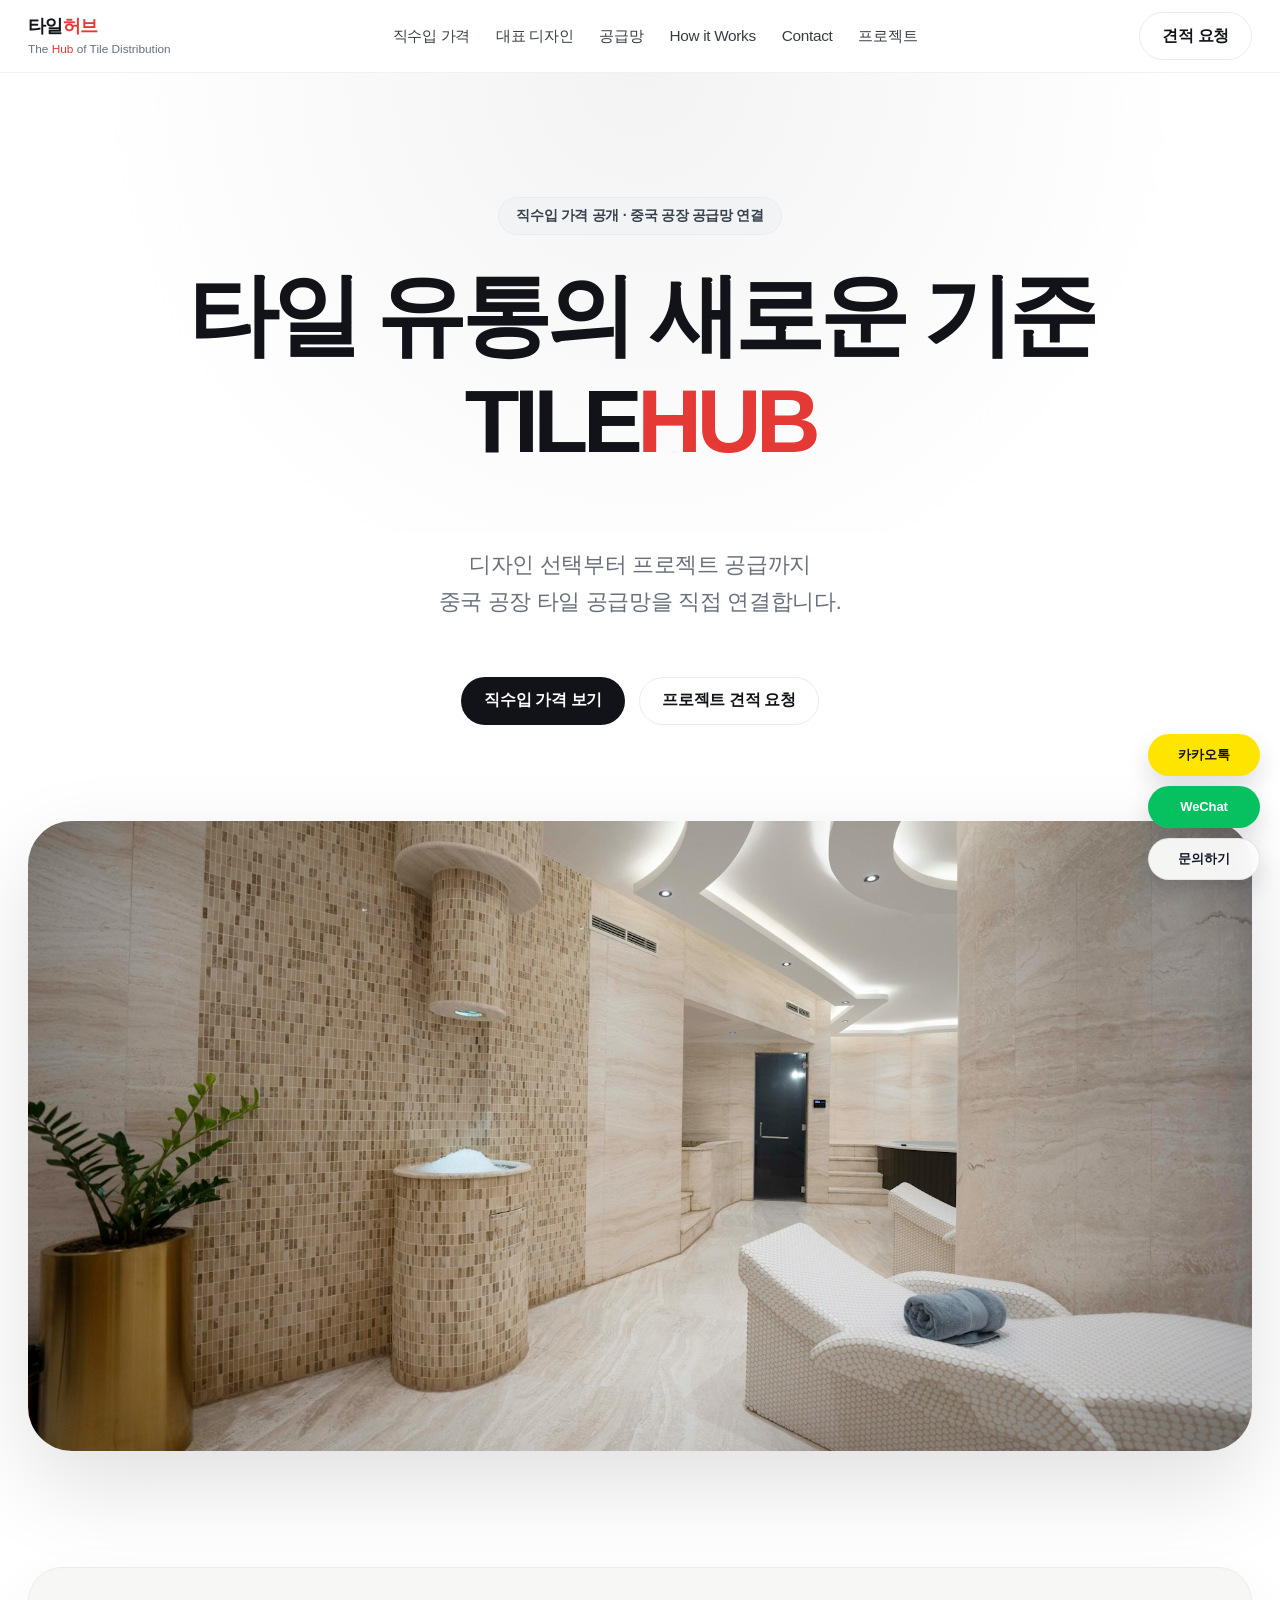
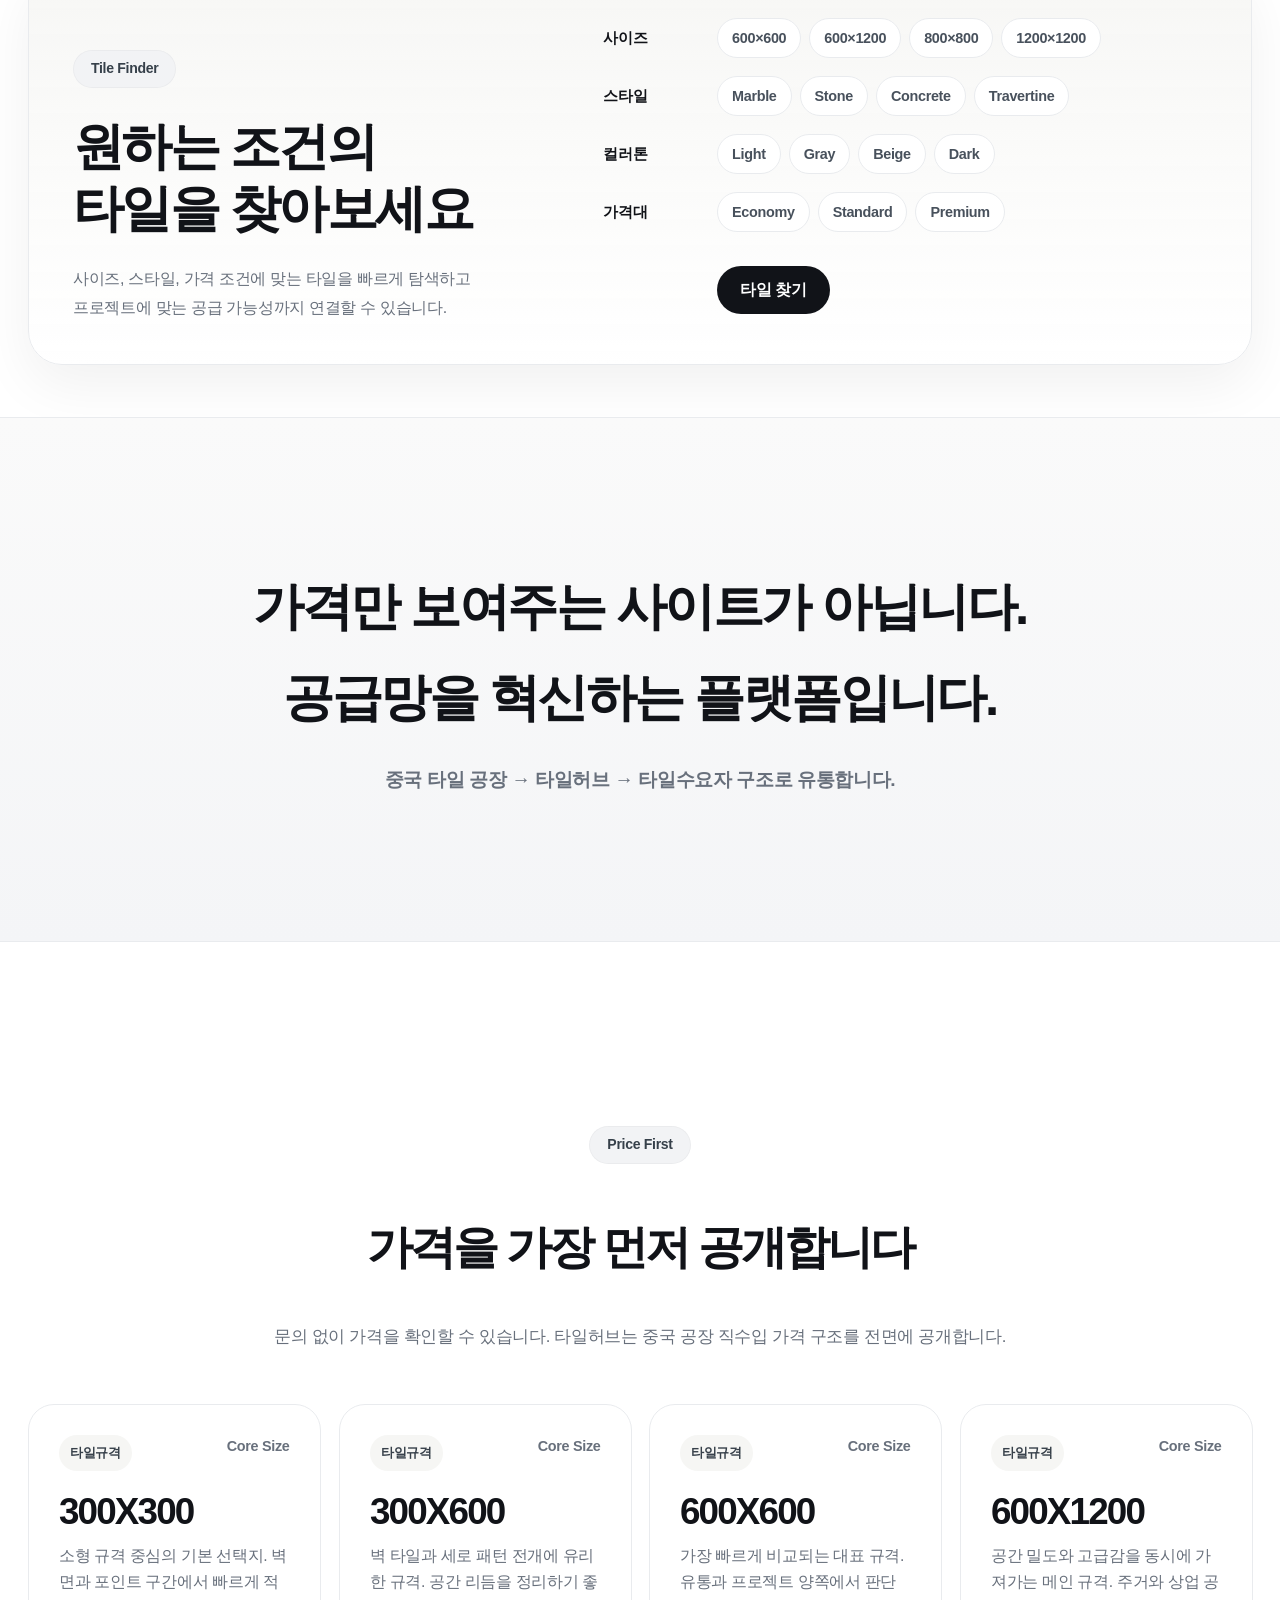
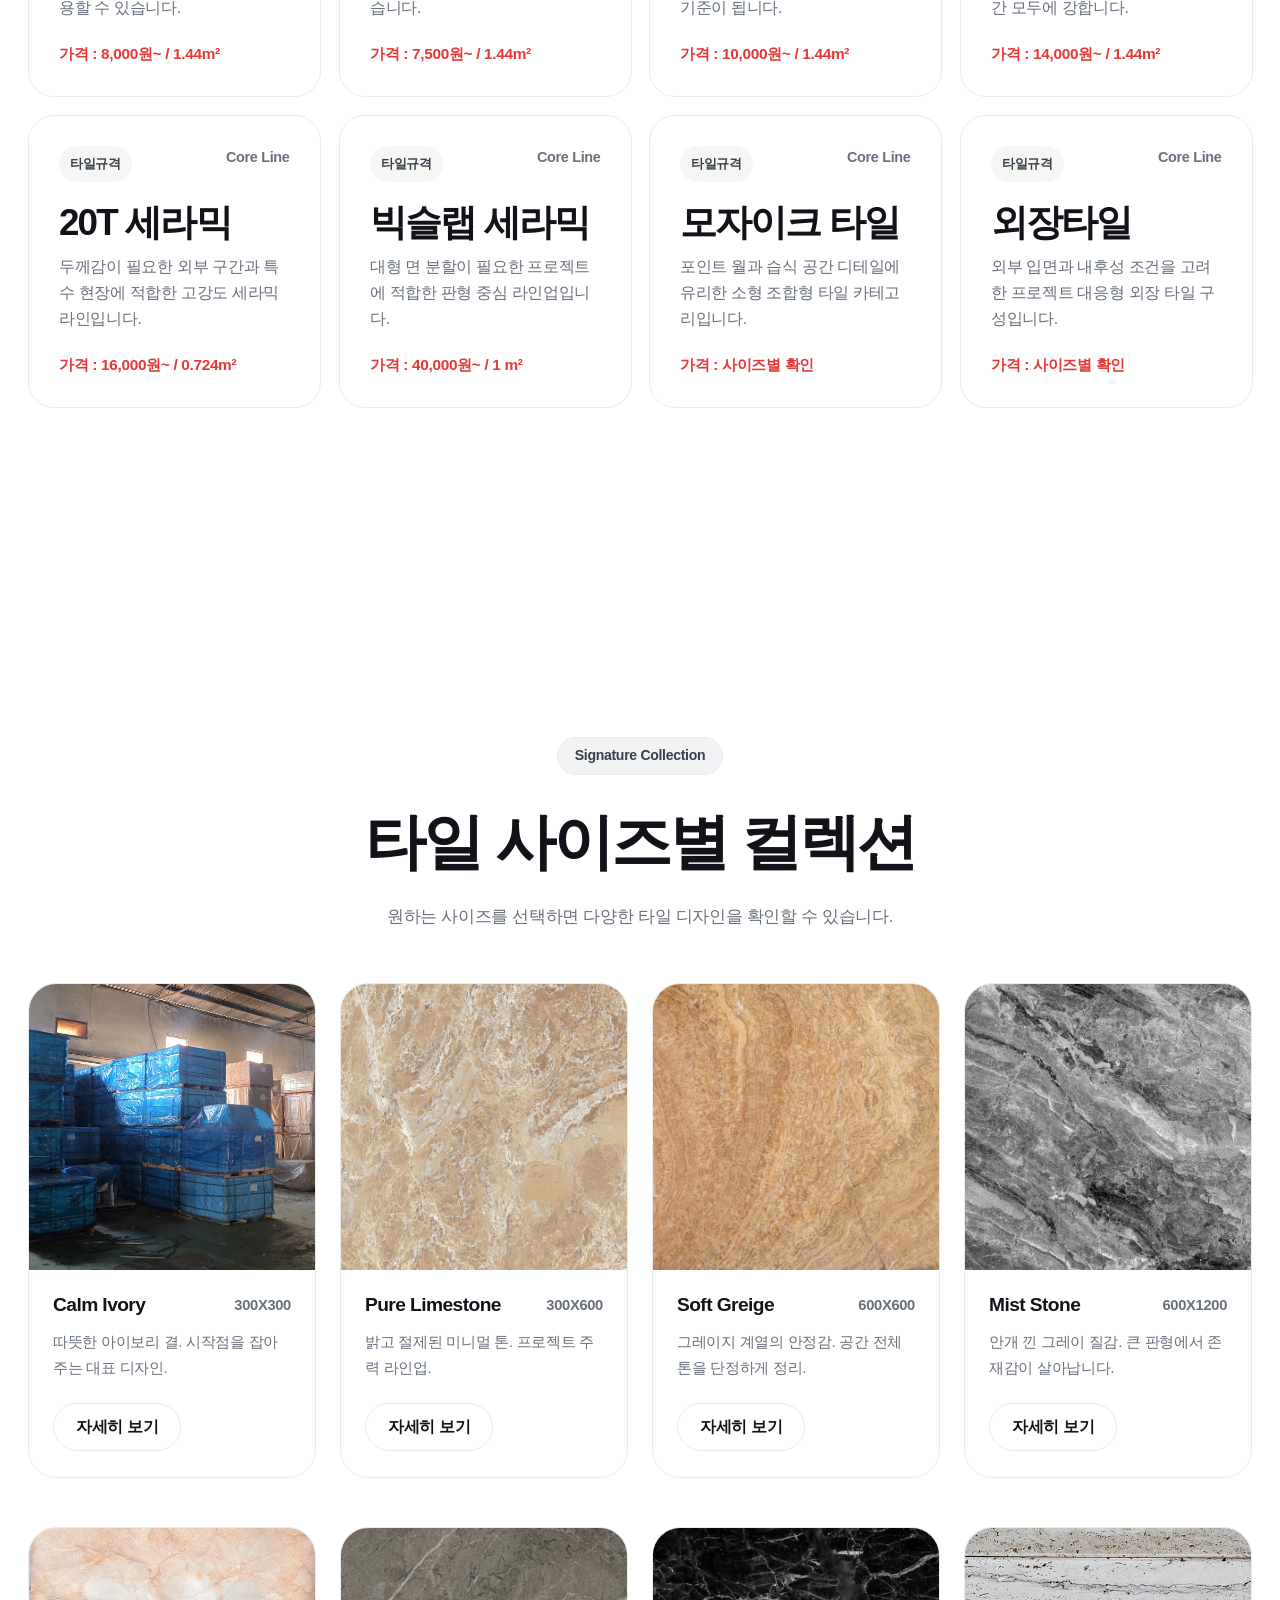
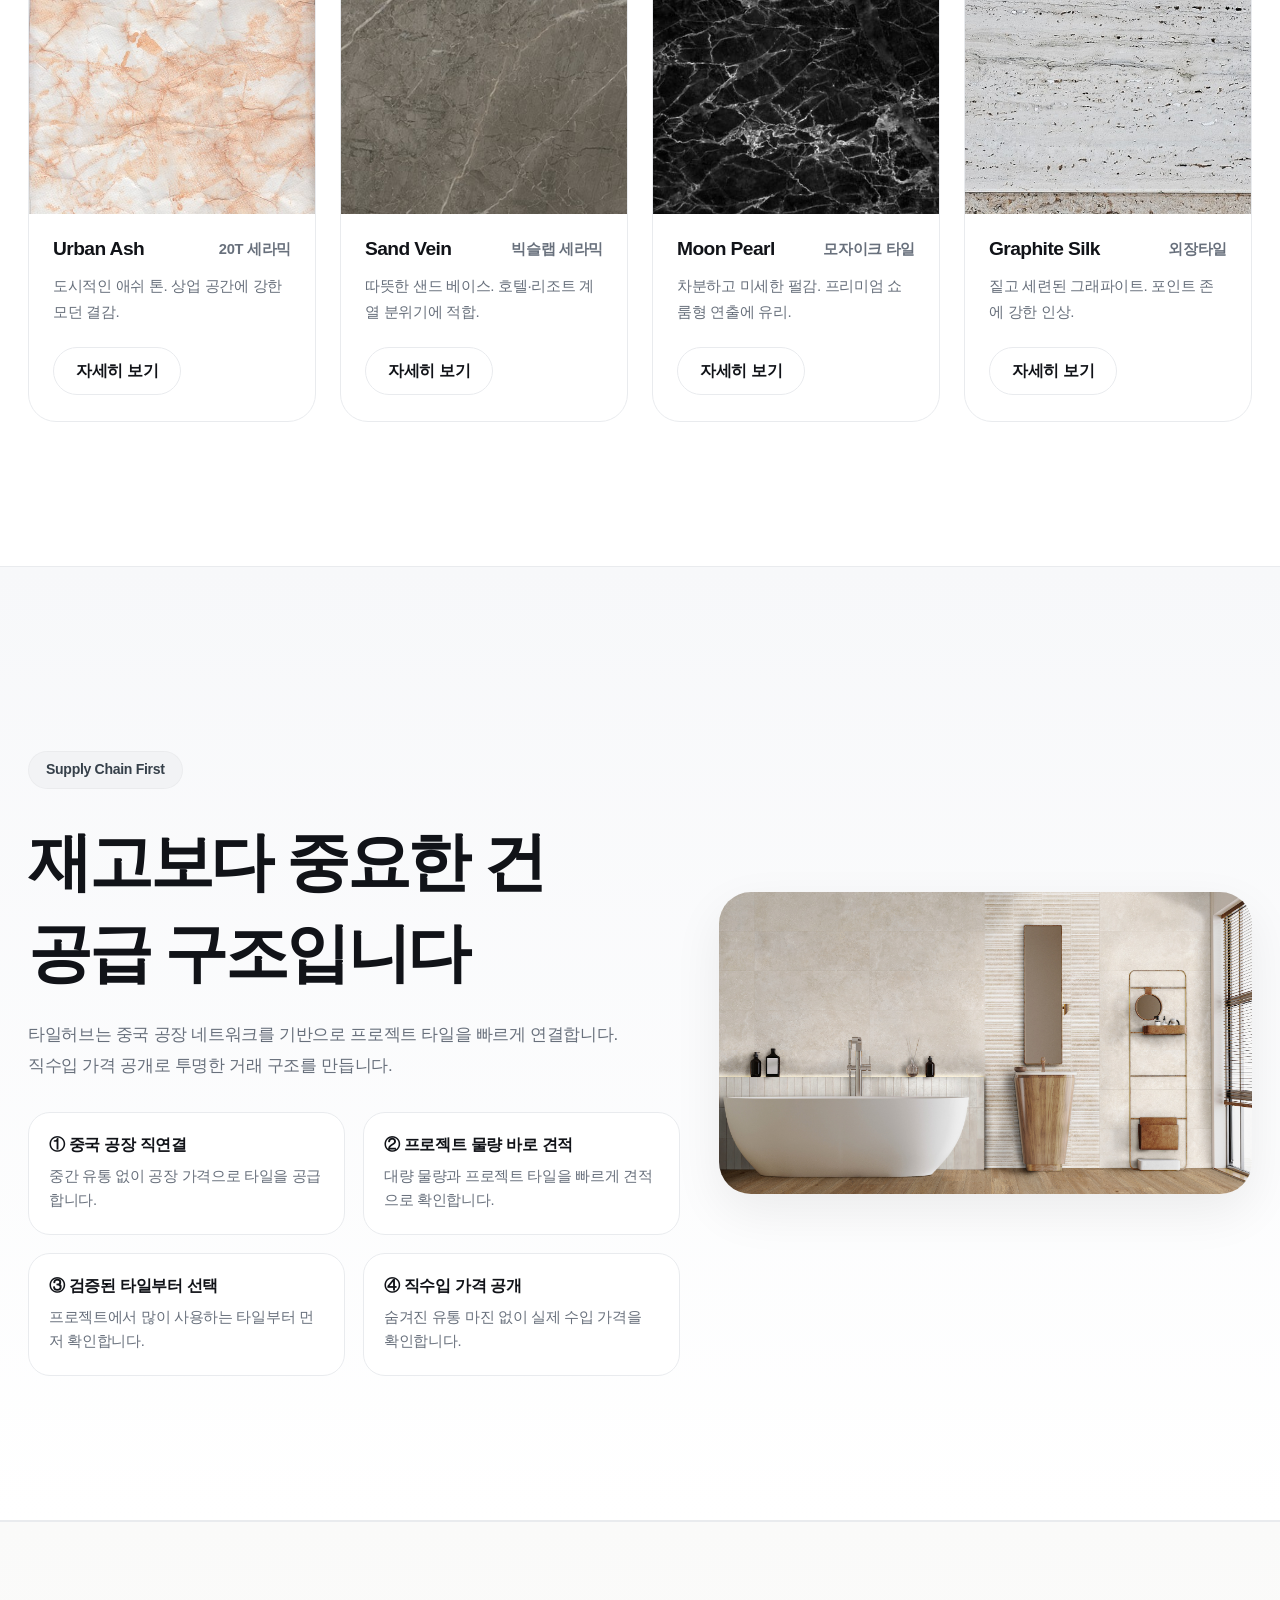
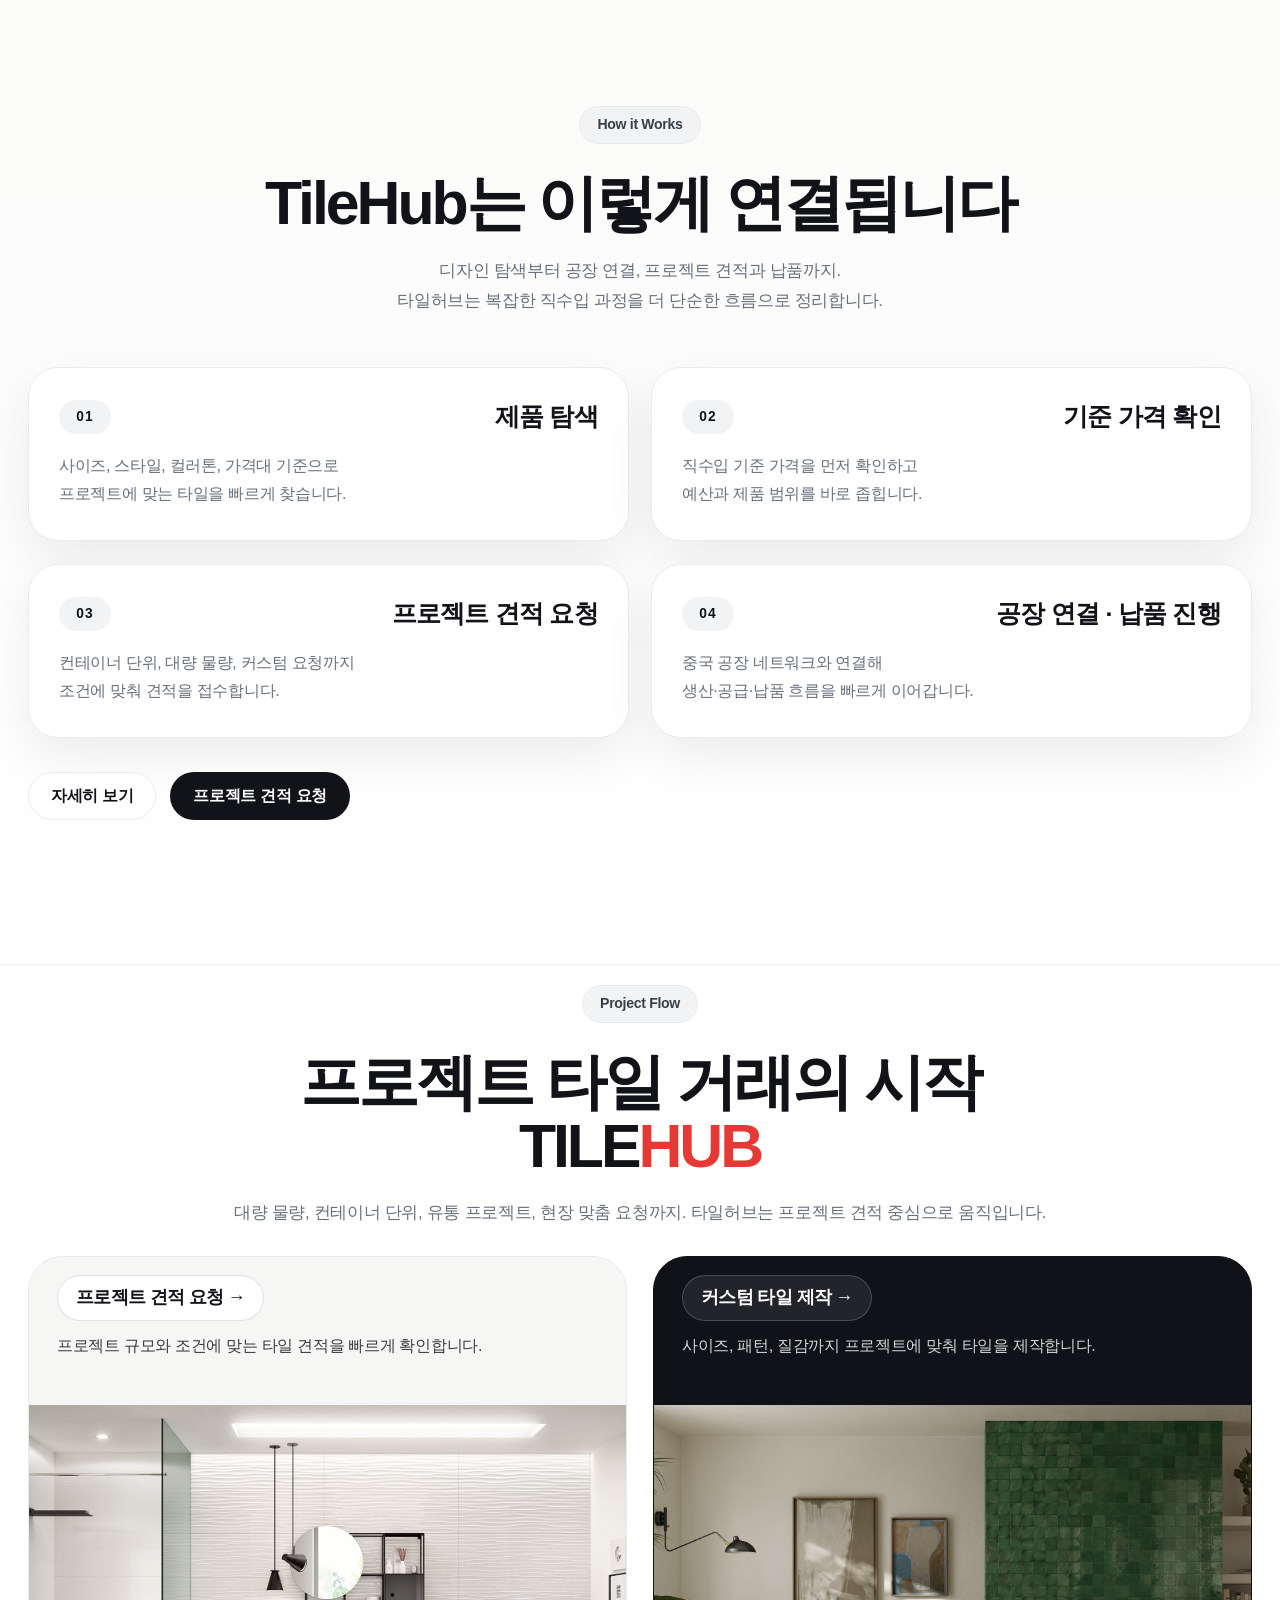
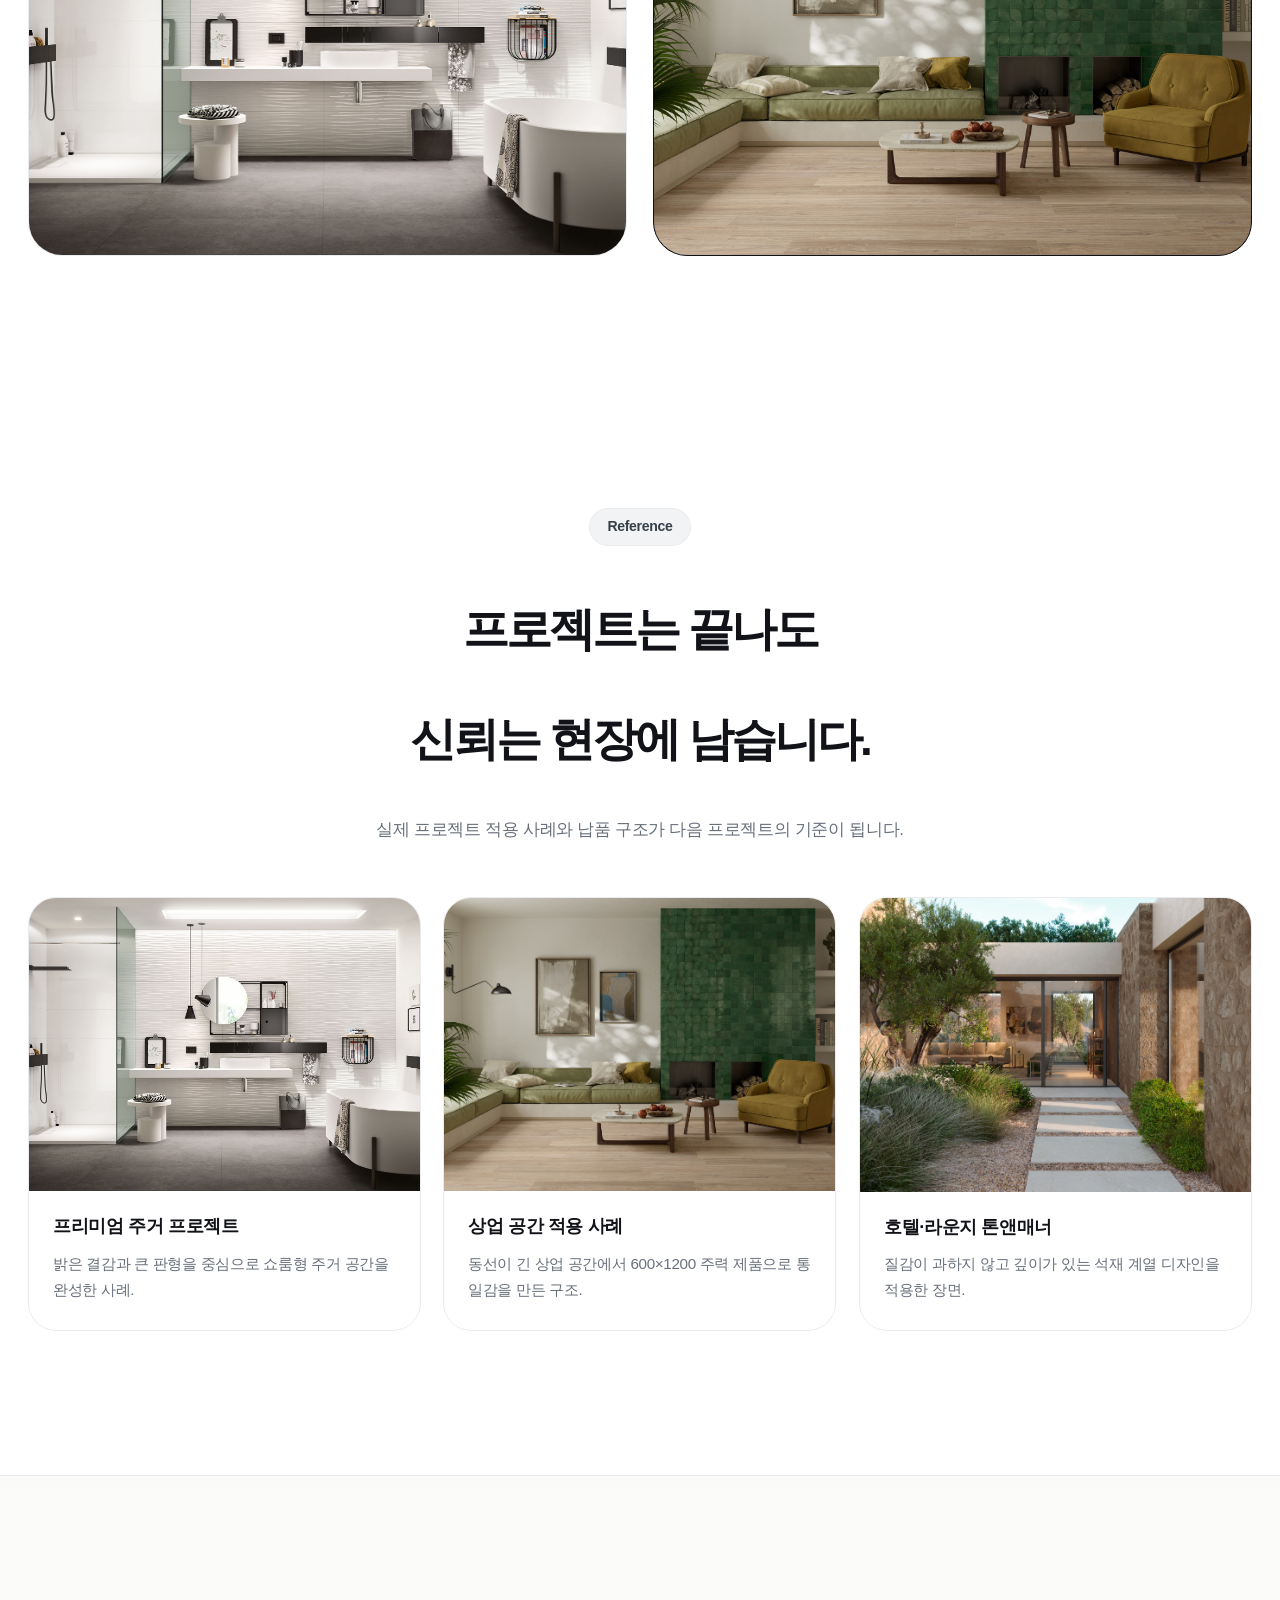
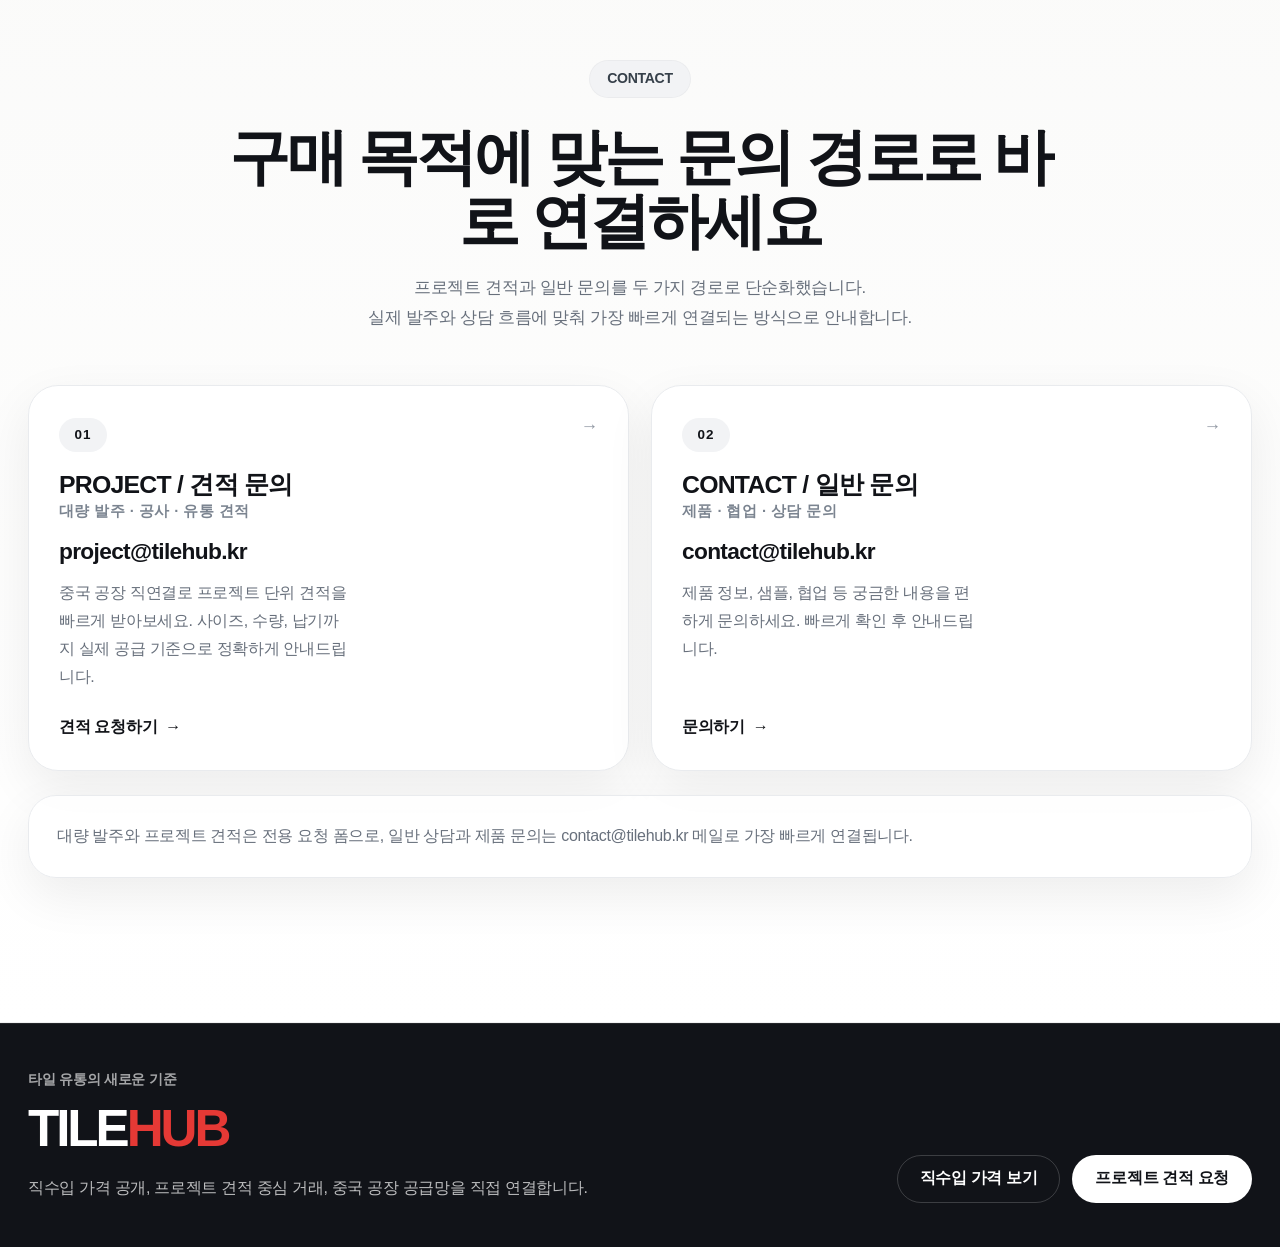
==== index.html @ 5a2b0b47 "Restore index to footer fix point" ====
<!DOCTYPE html>
<html lang="ko">
<head>
  <meta charset="UTF-8" />
  <meta name="viewport" content="width=device-width, initial-scale=1.0" />
  <meta name="naver-site-verification" content="9c0c44e5352b45e9358afc91247a03619224358f" />
  <title>타일허브 | 타일 직수입</title>
  <meta name="description" content="중국 타일 공장과 한국 시장을 연결하는 직수입 플랫폼 타일허브" />
  <meta property="og:title" content="타일허브 | 타일 직수입" />
  <meta property="og:description" content="중국 타일 공장과 한국 시장을 연결하는 직수입 플랫폼 타일허브" />
  <meta property="og:image" content="https://tilehub.kr/og-image.jpg" />
  <meta property="og:image:width" content="1200" />
  <meta property="og:image:height" content="630" />
  <meta property="og:url" content="https://tilehub.kr" />
  <meta property="og:type" content="website" />
  <meta property="og:site_name" content="타일허브" />
  <meta name="twitter:card" content="summary_large_image" />
  <meta name="twitter:title" content="타일허브 | 타일 직수입" />
  <meta name="twitter:description" content="중국 타일 공장과 한국 시장을 연결하는 직수입 플랫폼 타일허브" />
  <meta name="twitter:image" content="https://tilehub.kr/og-image.jpg" />
  <style>
    :root{
      --bg:#ffffff;
      --soft:#f6f6f4;
      --soft-2:#f2f3f5;
      --line:#e9ebee;
      --text:#111318;
      --muted:#68707c;
      --accent:#111318;
      --max:1440px;
      --radius:28px;
      --shadow:0 18px 50px rgba(0,0,0,.07);
      --shadow-hover:0 28px 70px rgba(0,0,0,.12);
      --hero-shadow:0 35px 90px rgba(0,0,0,.12);
    }

    *{
      box-sizing:border-box;
    }

    html{
      scroll-behavior:smooth;
    }

    body{
      margin:0;
      font-family:-apple-system,BlinkMacSystemFont,"SF Pro Display","Apple SD Gothic Neo","Noto Sans KR","Segoe UI",sans-serif;
      background:var(--bg);
      color:var(--text);
      line-height:1.55;
      letter-spacing:-0.02em;
      overflow-x:hidden;
    }

    img{
      max-width:100%;
      display:block;
    }

    a{
      text-decoration:none;
      color:inherit;
    }

    .container{
      max-width:var(--max);
      margin:0 auto;
      padding:0 28px;
    }

    .site-header{
      position:sticky;
      top:0;
      z-index:50;
      backdrop-filter:blur(18px);
      -webkit-backdrop-filter:blur(18px);
      background:rgba(255,255,255,.82);
      border-bottom:1px solid rgba(17,19,24,.06);
      transition:all .28s ease;
    }

    .site-header.scrolled{
      background:rgba(255,255,255,.92);
      border-bottom:1px solid rgba(17,19,24,.08);
      box-shadow:0 10px 30px rgba(0,0,0,.04);
    }

    .nav{
      display:flex;
      align-items:center;
      justify-content:space-between;
      min-height:72px;
      gap:20px;
      transition:min-height .28s ease;
    }

    .site-header.scrolled .nav{
      min-height:62px;
    }

    .brand{
      font-size:1.1rem;
      font-weight:700;
      letter-spacing:-0.03em;
      transition:transform .25s ease;
    }

    .brand-hub{
      color:#E53935;
    }

    .brand:hover{
      transform:translateY(-1px);
    }

    .brand small{
      display:block;
      color:var(--muted);
      font-size:.74rem;
      font-weight:500;
      letter-spacing:0;
    }

    .nav-links{
      display:flex;
      gap:26px;
      color:#373c44;
      font-size:.96rem;
      align-items:center;
    }

    .nav-links a{
      position:relative;
      transition:color .2s ease;
    }

    .nav-links a::after{
      content:"";
      position:absolute;
      left:0;
      bottom:-6px;
      width:0;
      height:2px;
      background:#111318;
      border-radius:999px;
      transition:width .25s ease;
    }

    .nav-links a:hover{
      color:#111318;
    }

    .nav-links a:hover::after{
      width:100%;
    }

    .nav-cta{
      display:flex;
      gap:12px;
      align-items:center;
    }

    .btn{
      display:inline-flex;
      align-items:center;
      justify-content:center;
      height:48px;
      padding:0 22px;
      border-radius:999px;
      border:1px solid transparent;
      font-weight:700;
      font-size:.98rem;
      transition:transform .25s ease, box-shadow .25s ease, background .25s ease, border-color .25s ease, color .25s ease;
      cursor:pointer;
      white-space:nowrap;
    }

    .btn:hover{
      transform:translateY(-2px);
    }

    .btn-dark{
      background:var(--accent);
      color:#fff;
    }

    .btn-dark:hover{
      box-shadow:var(--shadow);
      background:#1b1f26;
    }

    .btn-light{
      background:#fff;
      border-color:var(--line);
      color:var(--text);
    }

    .btn-light:hover{
      background:var(--soft);
      box-shadow:0 10px 30px rgba(0,0,0,.05);
    }

    .eyebrow{
      display:inline-flex;
      padding:8px 18px;
      border-radius:999px;
      background:var(--soft-2);
      color:#36404a;
      font-size:.88rem;
      font-weight:700;
      box-shadow:inset 0 0 0 1px rgba(17,19,24,.03);
      margin-top:40px;
      margin-bottom:28px;
    }

    .hero{
      padding:84px 0 92px;
      position:relative;
    }

    .hero::before{
      content:"";
      position:absolute;
      inset:0 0 auto 0;
      height:460px;
      background:radial-gradient(circle at top center, rgba(17,19,24,.05) 0%, rgba(255,255,255,0) 70%);
      pointer-events:none;
    }

    .hero-copy{
      text-align:center;
      max-width:980px;
      margin:0 auto 64px;
      position:relative;
      z-index:1;
    }

    .hero-copy h1{
      margin:0 0 20px;
      font-size:clamp(2.9rem,7vw,6rem);
      line-height:1.18;
      letter-spacing:-0.06em;
      font-weight:800;
    }

    .hero-brand-hub{
      color:#E53935;
    }

    .hero-copy p{
      margin:72px auto 0;
      max-width:760px;
      font-size:clamp(1.05rem,2.2vw,1.35rem);
      color:var(--muted);
      line-height:1.72;
    }

    .hero-actions{
      display:flex;
      justify-content:center;
      gap:14px;
      margin-top:56px;
      flex-wrap:wrap;
    }

    .hero-visual{
      margin-top:96px;
      border-radius:44px;
      overflow:hidden;
      background:var(--soft);
      box-shadow:var(--hero-shadow);
      position:relative;
    }

    .hero-visual::after{
      content:"";
      position:absolute;
      inset:auto 0 0 0;
      height:140px;
      background:linear-gradient(to top, rgba(0,0,0,.12), rgba(0,0,0,0));
      pointer-events:none;
      opacity:.28;
    }

    .hero-visual img{
      width:100%;
      height:min(70vh,820px);
      object-fit:cover;
      transform:scale(1.03);
      transition:transform 1.4s ease;
    }

    .hero-visual:hover img{
      transform:scale(1.07);
    }

    section{
      padding:144px 0;
      position:relative;
    }

    #projects{
      margin-top:-48px;
      padding:68px 0;
    }

    #projects + .contact-preview{
      padding-top:112px;
    }

    #projects .section-head{
      margin:0 auto 28px;
    }

    #projects .eyebrow{
      margin-top:0;
    }

    .section-head{
      max-width:860px;
      margin:0 auto 52px;
      text-align:center;
    }

    .section-head h2{
      margin:0 0 20px;
      font-size:clamp(2rem,4.8vw,3.8rem);
      line-height:1.05;
      letter-spacing:-0.05em;
    }

    .section-head p{
      margin:0;
      color:var(--muted);
      font-size:1.05rem;
      line-height:1.78;
    }

    .reference-head h2{
      white-space:nowrap;
      font-size:clamp(1.7rem,3.6vw,3.2rem);
      letter-spacing:-0.065em;
      line-height:2.4;
    }

    .project-head h2{
      line-height:1.3;
    }

    .project-head h2 span{
      display:block;
      margin-top:28px;
    }

    .statement{
      background:linear-gradient(180deg,#fafafa 0%, #f4f5f7 100%);
      border-top:1px solid var(--line);
      border-bottom:1px solid var(--line);
    }

    .finder{
      padding:24px 0 52px;
    }

    .finder-panel{
      border:1px solid var(--line);
      border-radius:34px;
      background:linear-gradient(180deg, rgba(246,246,244,.92) 0%, rgba(255,255,255,.98) 100%);
      box-shadow:0 20px 56px rgba(0,0,0,.06);
      padding:42px 44px;
      display:grid;
      grid-template-columns:minmax(0,.9fr) minmax(0,1.1fr);
      gap:36px;
      align-items:center;
      transition:transform .28s ease, box-shadow .28s ease, border-color .28s ease;
    }

    .finder-panel:hover{
      transform:translateY(-4px);
      box-shadow:0 28px 70px rgba(0,0,0,.08);
      border-color:#dfe3e8;
    }

    .finder-copy h2{
      margin:0 0 24px;
      font-size:clamp(2rem,4vw,3.2rem);
      line-height:1.22;
      letter-spacing:-0.05em;
    }

    .finder-copy p{
      margin:0;
      color:var(--muted);
      font-size:1rem;
      line-height:1.8;
      max-width:450px;
    }

    .finder-groups{
      display:grid;
      gap:18px;
    }

    .filter-group{
      display:grid;
      grid-template-columns:92px minmax(0,1fr);
      align-items:center;
      gap:22px;
      min-width:0;
    }

    .filter-group strong{
      font-size:.92rem;
      letter-spacing:-0.02em;
      color:var(--text);
    }

    .filter-chips{
      display:flex;
      flex-wrap:nowrap;
      gap:8px;
      align-items:center;
      min-width:0;
    }

    .chip{
      display:inline-flex;
      align-items:center;
      justify-content:center;
      min-height:40px;
      padding:0 14px;
      border-radius:999px;
      background:#fff;
      border:1px solid var(--line);
      color:#48515c;
      font-size:.9rem;
      font-weight:600;
      white-space:nowrap;
      transition:background .22s ease, border-color .22s ease, color .22s ease, transform .22s ease;
    }

    .chip:hover{
      background:var(--soft);
      border-color:#d8dde3;
      color:var(--text);
      transform:translateY(-1px);
    }

    .finder-actions{
      margin-top:34px;
      padding-left:114px;
    }

    .statement-inner{
      max-width:1000px;
      margin:0 auto;
      text-align:center;
      font-size:clamp(1.9rem,4vw,3.4rem);
      line-height:1.77;
      font-weight:800;
      letter-spacing:-0.05em;
    }

    .statement-inner span{
      color:var(--muted);
      display:block;
      font-weight:600;
      margin-top:20px;
      font-size:clamp(1rem,1.8vw,1.2rem);
      line-height:1.75;
      letter-spacing:-0.02em;
    }

    .size-grid{
      display:grid;
      grid-template-columns:repeat(4,1fr);
      gap:18px;
    }

    .size-card{
      border:1px solid var(--line);
      border-radius:26px;
      padding:30px;
      background:#fff;
      min-height:228px;
      display:flex;
      flex-direction:column;
      justify-content:space-between;
      transition:transform .3s ease, box-shadow .3s ease, border-color .25s ease;
    }

    .size-card .card-body{
      margin-top:24px;
      display:flex;
      flex:1;
      flex-direction:column;
    }

    .size-card:hover{
      transform:translateY(-8px);
      box-shadow:var(--shadow-hover);
      border-color:#dfe3e8;
    }

    .size-card .top{
      display:flex;
      justify-content:space-between;
      gap:12px;
      align-items:flex-start;
    }

    .size-card .label{
      font-size:.9rem;
      color:var(--muted);
      font-weight:700;
    }

    .size-card h3{
      margin:0;
      font-size:2.3rem;
      line-height:.94;
      letter-spacing:-0.05em;
    }

    .size-card p{
      margin:14px 0 0;
      color:var(--muted);
      font-size:.98rem;
      line-height:1.65;
    }

    .size-card .card-link{
      margin-top:auto;
      padding-top:20px;
      color:var(--text);
      font-size:.92rem;
      font-weight:700;
    }

    .size-card .price-line{
      margin-top:auto;
      padding-top:20px;
      font-size:.96rem;
      font-weight:800;
      color:#E53935;
    }

    .size-card .price-label{
      color:#E53935;
      font-weight:800;
    }

    .tag{
      display:inline-flex;
      align-items:center;
      padding:8px 11px;
      border-radius:999px;
      background:var(--soft);
      font-size:.8rem;
      font-weight:700;
      color:#37404a;
    }

    .feature-grid{
      display:grid;
      grid-template-columns:repeat(2,1fr);
      gap:26px;
      align-items:stretch;
    }

    .feature-panel{
      border-radius:34px;
      overflow:hidden;
      background:var(--soft);
      border:1px solid var(--line);
      min-height:600px;
      display:flex;
      flex-direction:column;
      justify-content:space-between;
      transition:transform .32s ease, box-shadow .32s ease;
    }

    .feature-panel:hover{
      transform:translateY(-8px);
      box-shadow:var(--shadow-hover);
    }

    .feature-panel.dark{
      background:#101217;
      color:#fff;
      border-color:#101217;
    }

    .feature-panel .text{
      padding:18px 28px 14px;
    }

    .feature-panel h3{
      margin:0 0 16px;
      font-size:2rem;
      line-height:1.08;
      letter-spacing:-0.045em;
    }

    .feature-link{
      display:inline-flex;
      align-items:center;
      justify-content:center;
      min-height:46px;
      padding:0 18px;
      margin:0 0 12px;
      border-radius:999px;
      border:1px solid rgba(17,19,24,.12);
      background:#fff;
      color:var(--text);
      font-size:1.12rem;
      font-weight:700;
      line-height:1;
      letter-spacing:-0.035em;
      transition:transform .25s ease, box-shadow .25s ease, border-color .25s ease;
    }

    .feature-link:hover{
      transform:translateY(-2px);
      box-shadow:0 12px 30px rgba(0,0,0,.08);
      border-color:rgba(17,19,24,.2);
    }

    .feature-panel.dark .feature-link{
      background:rgba(255,255,255,.08);
      color:#fff;
      border-color:rgba(255,255,255,.18);
    }

    .feature-panel.dark .feature-link:hover{
      box-shadow:0 12px 30px rgba(0,0,0,.24);
      border-color:rgba(255,255,255,.32);
    }

    .feature-panel p{
      margin:0;
      color:inherit;
      opacity:.82;
      max-width:470px;
      line-height:1.6;
    }

    .feature-panel img{
      width:100%;
      height:450px;
      object-fit:cover;
      transition:transform 1.2s ease;
    }

    .feature-panel:hover img{
      transform:scale(1.04);
    }

    .product-grid{
      display:grid;
      grid-template-columns:repeat(4,1fr);
      column-gap:24px;
      row-gap:48px;
    }

    .product-card{
      border-radius:28px;
      overflow:hidden;
      background:#fff;
      border:1px solid var(--line);
      transition:transform .32s ease, box-shadow .32s ease, border-color .25s ease;
    }

    .product-card:hover{
      transform:translateY(-8px);
      box-shadow:var(--shadow-hover);
      border-color:#dfe3e8;
    }

    .product-card img{
      width:100%;
      aspect-ratio:1/1;
      object-fit:cover;
      transition:transform 1.1s ease;
    }

    .product-card:hover img{
      transform:scale(1.05);
    }

    .product-card .body{
      padding:24px 24px 26px;
    }

    .meta{
      display:flex;
      justify-content:space-between;
      gap:10px;
      align-items:flex-start;
      margin-bottom:10px;
    }

    .product-card h4{
      margin:0;
      font-size:1.2rem;
      line-height:1.15;
      letter-spacing:-0.03em;
    }

    .product-card .size{
      color:var(--muted);
      font-size:.92rem;
      font-weight:700;
      white-space:nowrap;
    }

    .product-card p{
      margin:12px 0 22px;
      color:var(--muted);
      font-size:.95rem;
      line-height:1.72;
      min-height:48px;
    }

    .supply{
      background:linear-gradient(180deg,#f7f8fa 0%, #fff 100%);
      border-top:1px solid var(--line);
      border-bottom:1px solid var(--line);
      overflow:hidden;
    }

    .supply-wrap{
      display:grid;
      grid-template-columns:1.1fr .9fr;
      gap:40px;
      align-items:center;
    }

    .supply-visual{
      border-radius:32px;
      overflow:hidden;
      box-shadow:var(--shadow);
      transition:transform .35s ease, box-shadow .35s ease;
    }

    .supply-visual:hover{
      transform:translateY(-6px);
      box-shadow:var(--shadow-hover);
    }

    .supply-visual img{
      transition:transform 1.3s ease;
    }

    .supply-visual:hover img{
      transform:scale(1.05);
    }

    .supply-copy h2{
      margin:0 0 20px;
      font-size:clamp(2.1rem,5vw,4rem);
      line-height:1.43;
      letter-spacing:-0.05em;
    }

    .supply-copy p{
      margin:0 0 24px;
      color:var(--muted);
      font-size:1.06rem;
      line-height:1.82;
    }

    .bullets{
      display:grid;
      grid-template-columns:repeat(2,1fr);
      gap:18px;
      margin-top:30px;
    }

    .bullet{
      border:1px solid var(--line);
      border-radius:22px;
      background:#fff;
      padding:20px 20px 22px;
      transition:transform .28s ease, box-shadow .28s ease;
    }

    .bullet:hover{
      transform:translateY(-5px);
      box-shadow:0 18px 40px rgba(0,0,0,.06);
    }

    .bullet strong{
      display:block;
      font-size:1rem;
      margin-bottom:6px;
      letter-spacing:-0.02em;
    }

    .bullet span{
      display:block;
      color:var(--muted);
      font-size:.92rem;
      line-height:1.65;
    }

    .references{
      display:grid;
      grid-template-columns:repeat(3,1fr);
      gap:22px;
    }

    .reference-card{
      border-radius:28px;
      overflow:hidden;
      border:1px solid var(--line);
      background:#fff;
      transition:transform .3s ease, box-shadow .3s ease;
    }

    .reference-card:hover{
      transform:translateY(-8px);
      box-shadow:var(--shadow-hover);
    }

    .reference-card img{
      width:100%;
      aspect-ratio:4/3;
      object-fit:cover;
      transition:transform 1.15s ease;
    }

    .reference-card:hover img{
      transform:scale(1.05);
    }

    .reference-card .body{
      padding:22px 24px 26px;
    }

    .reference-card h4{
      margin:0 0 10px;
      font-size:1.12rem;
      letter-spacing:-0.02em;
    }

    .reference-card p{
      margin:0;
      color:var(--muted);
      font-size:.95rem;
      line-height:1.72;
    }

    .hub-target-section{
      padding:120px 24px;
      background:#f5f5f7;
    }

    .hub-target-wrap{
      max-width:1180px;
      margin:0 auto;
    }

    .hub-target-head{
      max-width:760px;
      margin:0 auto 52px;
      text-align:center;
    }

    .hub-target-eyebrow{
      display:inline-flex;
      align-items:center;
      justify-content:center;
      padding:8px 14px;
      border-radius:999px;
      background:#e9eaee;
      color:#6b7280;
      font-size:12px;
      font-weight:600;
      line-height:1;
      margin-bottom:18px;
    }

    .hub-target-head h2{
      margin:0 0 14px;
      font-size:clamp(34px,4.8vw,56px);
      line-height:1.08;
      letter-spacing:-0.04em;
      color:#111111;
    }

    .hub-target-head p{
      margin:0;
      font-size:18px;
      line-height:1.7;
      color:#6b7280;
    }

    .hub-target-grid{
      display:grid;
      grid-template-columns:repeat(2,minmax(0,1fr));
      gap:20px;
    }

    .hub-target-card{
      min-height:180px;
      display:flex;
      flex-direction:column;
      justify-content:flex-start;
      padding:32px 28px;
      background:#ffffff;
      border:1px solid #e5e7eb;
      border-radius:28px;
      text-decoration:none;
      transition:transform .2s ease, box-shadow .2s ease, border-color .2s ease;
    }

    .hub-target-card:hover{
      transform:translateY(-4px);
      border-color:#d1d5db;
      box-shadow:0 18px 40px rgba(17,17,17,.06);
    }

    .hub-target-no{
      display:inline-block;
      margin-bottom:18px;
      color:#b42318;
      font-size:12px;
      font-weight:700;
      letter-spacing:.14em;
    }

    .hub-target-card h3{
      margin:0 0 12px;
      font-size:25px;
      line-height:1.2;
      letter-spacing:-0.03em;
      color:#111111;
    }

    .hub-target-card p{
      margin:0;
      font-size:16px;
      line-height:1.7;
      color:#6b7280;
    }

    .how-preview,
    .contact-preview{
      background:linear-gradient(180deg,#fafaf9 0%,#ffffff 100%);
      border-top:1px solid var(--line);
      border-bottom:1px solid rgba(17,19,24,.04);
    }

    .how-grid{
      display:grid;
      grid-template-columns:repeat(2,minmax(0,1fr));
      gap:22px;
      margin-top:34px;
    }

    .how-card,
    .contact-card{
      padding:32px 30px;
      border-radius:30px;
      border:1px solid var(--line);
      background:#fff;
      box-shadow:var(--shadow);
      transition:transform .28s ease, box-shadow .28s ease, border-color .28s ease;
    }

    .how-card:hover,
    .contact-card:hover{
      transform:translateY(-4px);
      box-shadow:var(--shadow-hover);
      border-color:rgba(17,19,24,.1);
    }

    .how-card-top{
      display:flex;
      align-items:center;
      justify-content:space-between;
      gap:16px;
      margin-bottom:18px;
    }

    .how-badge{
      display:inline-flex;
      align-items:center;
      justify-content:center;
      min-width:52px;
      height:34px;
      padding:0 14px;
      border-radius:999px;
      background:var(--soft-2);
      color:#111318;
      font-size:.86rem;
      font-weight:700;
      letter-spacing:.08em;
    }

    .how-card h3,
    .contact-card h3{
      margin:0;
      font-size:1.55rem;
      line-height:1.2;
      letter-spacing:-0.03em;
    }

    .how-card p,
    .contact-card p{
      margin:0;
      color:var(--muted);
      font-size:1rem;
      line-height:1.76;
    }

    .section-actions{
      display:flex;
      gap:14px;
      flex-wrap:wrap;
      margin-top:34px;
    }

    .contact-grid{
      display:grid;
      grid-template-columns:repeat(2,minmax(0,1fr));
      gap:22px;
      margin-top:34px;
    }

    .contact-card{
      position:relative;
      min-height:100%;
      display:flex;
      flex-direction:column;
      justify-content:space-between;
      align-items:stretch;
      color:inherit;
      text-decoration:none;
      gap:22px;
    }

    .contact-card-top{
      display:flex;
      align-items:flex-start;
      justify-content:space-between;
      gap:16px;
      margin-bottom:18px;
    }

    .contact-card-label{
      display:inline-flex;
      align-items:center;
      justify-content:center;
      min-width:48px;
      height:34px;
      padding:0 14px;
      border-radius:999px;
      background:var(--soft-2);
      color:#111318;
      font-size:.84rem;
      font-weight:700;
      letter-spacing:.08em;
      flex:0 0 auto;
    }

    .contact-card-arrow{
      color:#9097a2;
      font-size:1.1rem;
      line-height:1;
      transition:transform .24s ease, color .24s ease;
    }

    .contact-card:hover .contact-card-arrow{
      transform:translateX(3px);
      color:#111318;
    }

    .contact-email{
      display:block;
      margin:0 0 14px;
      font-size:1.42rem;
      line-height:1.25;
      letter-spacing:-0.03em;
      font-weight:800;
      color:#111318;
      word-break:break-word;
    }

    .contact-subtitle{
      display:block;
      margin:0 0 14px;
      color:#7b8490;
      font-size:.92rem;
      font-weight:700;
      letter-spacing:.03em;
    }

    .contact-card p{
      max-width:34ch;
      text-wrap:pretty;
    }

    .contact-card-actions{
      margin-top:auto;
      display:flex;
      align-items:center;
      padding-top:2px;
    }

    .contact-link{
      display:inline-flex;
      align-items:center;
      gap:8px;
      color:#111318;
      font-size:1rem;
      font-weight:700;
      line-height:1.4;
    }

    .contact-note{
      margin-top:24px;
      padding:26px 28px;
      border-radius:28px;
      border:1px solid var(--line);
      background:rgba(255,255,255,.8);
      box-shadow:var(--shadow);
    }

    .contact-note p{
      margin:0;
      color:var(--muted);
      line-height:1.8;
    }

    .contact-list{
      display:grid;
      gap:14px;
      margin-top:28px;
    }

    .contact-item{
      display:flex;
      align-items:center;
      justify-content:space-between;
      gap:16px;
      padding:16px 18px;
      border-radius:20px;
      background:var(--soft);
      border:1px solid rgba(17,19,24,.05);
      transition:background .24s ease, transform .24s ease;
    }

    .contact-item:hover{
      background:#f1f2f4;
      transform:translateY(-2px);
    }

    .contact-item strong{
      font-size:.94rem;
      letter-spacing:-0.01em;
    }

    .contact-item span{
      color:var(--muted);
      text-align:right;
      font-size:.95rem;
    }

    .partner-label{
      display:inline-flex;
      margin-bottom:20px;
      padding:7px 14px;
      border-radius:999px;
      background:#111318;
      color:#fff;
      font-size:.8rem;
      font-weight:700;
      letter-spacing:.04em;
    }

    .partner-card h4{
      margin:0;
      font-size:2rem;
      line-height:1.04;
      letter-spacing:-0.05em;
    }

    .partner-meta{
      margin:10px 0 18px;
      color:var(--muted);
      font-size:1rem;
    }

    .partner-note{
      margin:0 0 18px;
      color:#111318;
      font-weight:700;
    }

    .future-grid{
      display:grid;
      grid-template-columns:repeat(4,1fr);
      gap:22px;
    }

    .future-card{
      background:#101217;
      color:#fff;
      border-radius:26px;
      padding:28px;
      min-height:236px;
      display:flex;
      flex-direction:column;
      justify-content:space-between;
      transition:transform .3s ease, box-shadow .3s ease, background .3s ease;
    }

    .future-card:hover{
      transform:translateY(-8px);
      box-shadow:0 30px 70px rgba(16,18,23,.25);
      background:#171b22;
    }

    .future-card small{
      color:rgba(255,255,255,.58);
      font-weight:700;
      letter-spacing:-0.01em;
    }

    .future-card h4{
      margin:18px 0 0;
      font-size:1.35rem;
      line-height:1.15;
      letter-spacing:-0.03em;
    }

    .future-card p{
      margin:20px 0 0;
      color:rgba(255,255,255,.76);
      font-size:.95rem;
      line-height:1.72;
    }

    main{
      overflow:visible !important;
    }

    footer{
      display:block !important;
      visibility:visible !important;
      opacity:1 !important;
      height:auto !important;
      min-height:60px;
      overflow:visible !important;
      position:relative !important;
      z-index:10;
      background:#111;
      color:#fff;
      padding:40px 0;
      font-size:.94rem;
    }

    .footer-row{
      display:flex;
      justify-content:center;
      gap:20px;
      flex-wrap:wrap;
      text-align:center;
    }

    .popup-overlay{
      position:fixed;
      top:0;
      left:0;
      width:100%;
      height:100%;
      background:rgba(0,0,0,.65);
      display:none;
      justify-content:center;
      align-items:center;
      z-index:9999;
    }

    .popup-box{
      width:800px;
      height:520px;
      max-width:90%;
      background:#fff;
      border-radius:20px;
      overflow:hidden;
      display:grid;
      grid-template-columns:1fr 1fr;
      box-shadow:0 30px 70px rgba(0,0,0,.3);
      position:relative;
    }

    .popup-close{
      position:absolute;
      top:10px;
      right:10px;
      width:36px;
      height:36px;
      border:none;
      border-radius:50%;
      background:#fff;
      font-size:20px;
      cursor:pointer;
    }

    .popup-image img{
      width:100%;
      height:100%;
      object-fit:cover;
    }

    .popup-image{
      height:100%;
      min-height:0;
    }

    .popup-content{
      height:100%;
      padding:40px;
      display:flex;
      flex-direction:column;
      justify-content:center;
    }

    .popup-badge{
      background:#d62828;
      color:#fff;
      font-size:12px;
      padding:6px 12px;
      border-radius:20px;
      width:max-content;
      margin-bottom:15px;
      font-weight:700;
    }

    .popup-content h2{
      font-size:32px;
      margin:0 0 15px;
    }

    .popup-text{
      font-size:18px;
      line-height:1.6;
    }

    .popup-text strong{
      display:inline-flex;
      align-items:center;
      background:#fdeaea;
      color:#d62828;
      padding:2px 8px;
      border-radius:8px;
      font-weight:800;
    }

    .blink{
      margin-top:12px;
      font-weight:700;
      color:#d62828;
      animation:blink 1.6s infinite;
    }

    .popup-note{
      margin:14px 0 0;
      color:var(--muted);
      font-size:15px;
      line-height:1.7;
    }

    @keyframes blink{
      0%{opacity:1}
      50%{opacity:.45}
      100%{opacity:1}
    }

    .popup-buttons{
      margin-top:25px;
      display:flex;
      gap:10px;
    }

    .btn-main{
      background:#111;
      color:#fff;
      padding:14px 18px;
      border-radius:10px;
      text-decoration:none;
      font-weight:700;
      transition:transform .22s ease, box-shadow .22s ease, background-color .22s ease;
    }

    .btn-main:hover{
      transform:translateY(-2px);
      box-shadow:0 14px 28px rgba(0,0,0,.18);
      background:#050505;
    }

    .btn-sub{
      background:#eee;
      border:none;
      padding:14px 18px;
      border-radius:10px;
      cursor:pointer;
      font:inherit;
    }

    .hide-today{
      margin-top:15px;
      font-size:14px;
      color:#666;
    }

    /* 안정형 스크롤 등장 */
    .reveal{
      opacity:1;
      transform:translateY(0);
    }

    .js-motion .reveal{
      opacity:0;
      transform:translateY(22px);
      transition:opacity .7s ease, transform .7s ease;
      will-change:opacity, transform;
    }

    .js-motion .reveal.show{
      opacity:1;
      transform:translateY(0);
    }

    .reveal-delay-1{transition-delay:.06s}
    .reveal-delay-2{transition-delay:.12s}
    .reveal-delay-3{transition-delay:.18s}
    .reveal-delay-4{transition-delay:.24s}

    @media (max-width:1100px){
      section{
        padding:116px 0;
      }

      #projects + .contact-preview{
        padding-top:92px;
      }

      .size-grid,
      .product-grid,
      .future-grid{
        grid-template-columns:repeat(2,1fr);
      }

      .references{
        grid-template-columns:1fr;
      }

      .finder-panel,
      .supply-wrap,
      .feature-grid{
        grid-template-columns:1fr;
      }

      .hub-target-grid{
        grid-template-columns:repeat(2,minmax(0,1fr));
      }

      .hero-copy h1{
        font-size:clamp(2.8rem,8vw,5rem);
      }

      .hero{
        padding:72px 0 80px;
      }

      .finder{
        padding:14px 0 44px;
      }

      .supply-copy{
        order:1;
      }

      .supply-visual{
        order:2;
      }
    }

    @media (max-width:760px){
      .container{
        padding:0 20px;
      }

      .nav-links{
        display:none;
      }

      .nav{
        min-height:66px;
      }

      .site-header.scrolled .nav{
        min-height:58px;
      }

      section{
        padding:92px 0;
      }

      #projects + .contact-preview{
        padding-top:76px;
      }

      .hero{
        padding:36px 0 52px;
      }

      .hero-copy{
        margin-bottom:40px;
      }

      .hero-copy h1{
        font-size:clamp(2.35rem,12vw,3.5rem);
        line-height:1;
      }

      .hero-copy p{
        font-size:1rem;
        line-height:1.74;
      }

      .hero-visual{
        border-radius:28px;
        margin-top:72px;
      }

      .hero-visual img{
        height:54vh;
      }

      .size-grid,
      .product-grid,
      .future-grid,
      .bullets,
      .how-grid,
      .contact-grid{
        grid-template-columns:1fr;
      }

      .hub-target-section{
        padding:88px 20px;
      }

      .hub-target-grid{
        grid-template-columns:1fr;
      }

      .hub-target-head h2{
        font-size:34px;
      }

      .hub-target-head p{
        font-size:16px;
      }

      .hub-target-card{
        min-height:auto;
        padding:24px;
        border-radius:24px;
      }

      .hub-target-card h3{
        font-size:22px;
      }

      .size-card,
      .future-card{
        min-height:auto;
      }

      .feature-panel{
        min-height:auto;
      }

      .finder{
        padding:6px 0 34px;
      }

      .finder-panel{
        padding:28px 24px;
        border-radius:28px;
      }

      .finder-groups{
        gap:16px;
      }

      .filter-group{
        grid-template-columns:1fr;
        gap:10px;
      }

      .filter-chips{
        flex-wrap:wrap;
      }

      .finder-actions{
        padding-left:0;
        margin-top:28px;
      }

      .feature-panel img{
        height:320px;
      }

      .statement-inner{
        line-height:1.2;
      }

      .how-card,
      .contact-card{
        padding:26px 22px;
        border-radius:24px;
      }

      .how-card h3,
      .contact-card h3{
        font-size:1.32rem;
      }

      .contact-item{
        align-items:flex-start;
        flex-direction:column;
      }

      .contact-item span{
        text-align:left;
      }

      .popup-box{
        grid-template-columns:1fr;
        height:auto;
      }

      .popup-image{
        height:260px;
      }

      .popup-content{
        padding:25px;
      }

      .popup-buttons{
        flex-direction:column;
      }

      .reference-head h2{
        white-space:normal;
      }

      .btn{
        width:100%;
      }

      .hero-actions{
        flex-direction:column;
        align-items:stretch;
        gap:10px;
      }
    }

    @media (prefers-reduced-motion: reduce){
      html{
        scroll-behavior:auto;
      }

      *,
      *::before,
      *::after{
        animation:none !important;
        transition:none !important;
      }

      .reveal,
      .js-motion .reveal{
        opacity:1 !important;
        transform:none !important;
      }
    }
  </style>
</head>
<body>
  <header class="site-header" id="siteHeader">
    <div class="container nav">
      <a href="#" class="brand">타일<span class="brand-hub">허브</span><small>The <span class="brand-hub">Hub</span> of Tile Distribution</small></a>
      <nav class="nav-links">
        <a href="#prices">직수입 가격</a>
        <a href="#designs">대표 디자인</a>
        <a href="#supply">공급망</a>
        <a href="/how-it-works.html">How it Works</a>
        <a href="/contact.html">Contact</a>
        <a href="#projects">프로젝트</a>
      </nav>
      <div class="nav-cta">
        <a class="btn btn-light" href="#projects">견적 요청</a>
      </div>
    </div>
  </header>

  <main>
    <section class="hero">
      <div class="container">
        <div class="hero-copy reveal show">
          <span class="eyebrow">직수입 가격 공개 · 중국 공장 공급망 연결</span>
          <h1>타일 유통의 새로운 기준<br>TILE<span class="hero-brand-hub">HUB</span></h1>
          <p>디자인 선택부터 프로젝트 공급까지<br>중국 공장 타일 공급망을 직접 연결합니다.</p>
          <div class="hero-actions">
            <a class="btn btn-dark" href="#prices">직수입 가격 보기</a>
            <a class="btn btn-light" href="#projects">프로젝트 견적 요청</a>
          </div>
        </div>
        <div class="hero-visual reveal show reveal-delay-1">
          <img src="./images/hero-main.jpg?v=1" alt="타일허브 애플 스타일 메인 비주얼">
        </div>
      </div>
    </section>

    <section class="finder">
      <div class="container">
        <div class="finder-panel reveal">
          <div class="finder-copy">
            <span class="eyebrow">Tile Finder</span>
            <h2>원하는 조건의<br>타일을 찾아보세요</h2>
          <p>사이즈, 스타일, 가격 조건에 맞는 타일을 빠르게 탐색하고<br>프로젝트에 맞는 공급 가능성까지 연결할 수 있습니다.</p>
          </div>

          <div>
            <div class="finder-groups">
              <div class="filter-group">
                <strong>사이즈</strong>
                <div class="filter-chips">
                  <span class="chip">600×600</span>
                  <span class="chip">600×1200</span>
                  <span class="chip">800×800</span>
                  <span class="chip">1200×1200</span>
                </div>
              </div>

              <div class="filter-group">
                <strong>스타일</strong>
                <div class="filter-chips">
                  <span class="chip">Marble</span>
                  <span class="chip">Stone</span>
                  <span class="chip">Concrete</span>
                  <span class="chip">Travertine</span>
                </div>
              </div>

              <div class="filter-group">
                <strong>컬러톤</strong>
                <div class="filter-chips">
                  <span class="chip">Light</span>
                  <span class="chip">Gray</span>
                  <span class="chip">Beige</span>
                  <span class="chip">Dark</span>
                </div>
              </div>

              <div class="filter-group">
                <strong>가격대</strong>
                <div class="filter-chips">
                  <span class="chip">Economy</span>
                  <span class="chip">Standard</span>
                  <span class="chip">Premium</span>
                </div>
              </div>
            </div>

            <div class="finder-actions">
              <a class="btn btn-dark" href="#designs">타일 찾기</a>
            </div>
          </div>
        </div>
      </div>
    </section>

    <section class="statement">
      <div class="container">
        <div class="statement-inner reveal">
          가격만 보여주는 사이트가 아닙니다.<br>공급망을 혁신하는 플랫폼입니다.
          <span>중국 타일 공장 → 타일허브 → 타일수요자 구조로 유통합니다.</span>
        </div>
      </div>
    </section>

    <section id="prices">
      <div class="container">
        <div class="section-head reference-head reveal">
          <span class="eyebrow">Price First</span>
          <h2>가격을 가장 먼저 공개합니다</h2>
          <p>문의 없이 가격을 확인할 수 있습니다.    타일허브는 중국 공장 직수입 가격 구조를 전면에 공개합니다.</p>
        </div>

        <div class="size-grid">
          <article class="size-card reveal reveal-delay-1">
            <div class="top"><span class="tag">타일규격</span><span class="label">Core Size</span></div>
            <div class="card-body">
              <h3>300X300</h3>
              <p>소형 규격 중심의 기본 선택지. 벽면과 포인트 구간에서 빠르게 적용할 수 있습니다.</p>
              <p class="price-line"><span class="price-label">가격 :</span> 8,000원~ / 1.44m²</p>
            </div>
          </article>

          <article class="size-card reveal reveal-delay-2">
            <div class="top"><span class="tag">타일규격</span><span class="label">Core Size</span></div>
            <div class="card-body">
              <h3>300X600</h3>
              <p>벽 타일과 세로 패턴 전개에 유리한 규격. 공간 리듬을 정리하기 좋습니다.</p>
              <p class="price-line"><span class="price-label">가격 :</span> 7,500원~ / 1.44m²</p>
            </div>
          </article>

          <article class="size-card reveal reveal-delay-3">
            <div class="top"><span class="tag">타일규격</span><span class="label">Core Size</span></div>
            <div class="card-body">
              <h3>600X600</h3>
              <p>가장 빠르게 비교되는 대표 규격. 유통과 프로젝트 양쪽에서 판단 기준이 됩니다.</p>
              <p class="price-line"><span class="price-label">가격 :</span> 10,000원~ / 1.44m²</p>
            </div>
          </article>

          <article class="size-card reveal reveal-delay-4">
            <div class="top"><span class="tag">타일규격</span><span class="label">Core Size</span></div>
            <div class="card-body">
              <h3>600X1200</h3>
              <p>공간 밀도와 고급감을 동시에 가져가는 메인 규격. 주거와 상업 공간 모두에 강합니다.</p>
              <p class="price-line"><span class="price-label">가격 :</span> 14,000원~ / 1.44m²</p>
            </div>
          </article>

          <article class="size-card reveal reveal-delay-1">
            <div class="top"><span class="tag">타일규격</span><span class="label">Core Line</span></div>
            <div class="card-body">
              <h3>20T 세라믹</h3>
              <p>두께감이 필요한 외부 구간과 특수 현장에 적합한 고강도 세라믹 라인입니다.</p>
              <p class="price-line"><span class="price-label">가격 :</span> 16,000원~ / 0.724m²</p>
            </div>
          </article>

          <article class="size-card reveal reveal-delay-2">
            <div class="top"><span class="tag">타일규격</span><span class="label">Core Line</span></div>
            <div class="card-body">
              <h3>빅슬랩 세라믹</h3>
              <p>대형 면 분할이 필요한 프로젝트에 적합한 판형 중심 라인업입니다.</p>
              <p class="price-line"><span class="price-label">가격 :</span> 40,000원~ / 1 m²</p>
            </div>
          </article>

          <article class="size-card reveal reveal-delay-3">
            <div class="top"><span class="tag">타일규격</span><span class="label">Core Line</span></div>
            <div class="card-body">
              <h3>모자이크 타일</h3>
              <p>포인트 월과 습식 공간 디테일에 유리한 소형 조합형 타일 카테고리입니다.</p>
              <p class="price-line"><span class="price-label">가격 :</span> 사이즈별 확인</p>
            </div>
          </article>

          <article class="size-card reveal reveal-delay-4">
            <div class="top"><span class="tag">타일규격</span><span class="label">Core Line</span></div>
            <div class="card-body">
              <h3>외장타일</h3>
              <p>외부 입면과 내후성 조건을 고려한 프로젝트 대응형 외장 타일 구성입니다.</p>
              <p class="price-line"><span class="price-label">가격 :</span> 사이즈별 확인</p>
            </div>
          </article>
        </div>
      </div>
    </section>

    <section id="designs">
      <div class="container">
        <div class="section-head project-head reveal">
          <span class="eyebrow">Signature Collection</span>
          <h2>타일 사이즈별 컬렉션</h2>
          <p>원하는 사이즈를 선택하면 다양한 타일 디자인을 확인할 수 있습니다.</p>
        </div>

        <div class="product-grid">
          <article class="product-card reveal reveal-delay-1">
            <img src="./images/tile-01.jpg?v=1" alt="Calm Ivory">
            <div class="body">
              <div class="meta"><h4>Calm Ivory</h4><span class="size">300X300</span></div>
              <p>따뜻한 아이보리 결. 시작점을 잡아주는 대표 디자인.</p>
              <a class="btn btn-light" href="tile-600x600.html">자세히 보기</a>
            </div>
          </article>

          <article class="product-card reveal reveal-delay-2">
            <img src="./images/tile-02.jpg?v=1" alt="Pure Limestone">
            <div class="body">
              <div class="meta"><h4>Pure Limestone</h4><span class="size">300X600</span></div>
              <p>밝고 절제된 미니멀 톤. 프로젝트 주력 라인업.</p>
              <a class="btn btn-light" href="tile-600x600.html">자세히 보기</a>
            </div>
          </article>

          <article class="product-card reveal reveal-delay-3">
            <img src="./images/tile-03.jpg?v=1" alt="Soft Greige">
            <div class="body">
              <div class="meta"><h4>Soft Greige</h4><span class="size">600X600</span></div>
              <p>그레이지 계열의 안정감. 공간 전체 톤을 단정하게 정리.</p>
              <a class="btn btn-light" href="tile-600x600.html">자세히 보기</a>
            </div>
          </article>

          <article class="product-card reveal reveal-delay-4">
            <img src="./images/tile-04.jpg?v=1" alt="Mist Stone">
            <div class="body">
              <div class="meta"><h4>Mist Stone</h4><span class="size">600X1200</span></div>
              <p>안개 낀 그레이 질감. 큰 판형에서 존재감이 살아납니다.</p>
              <a class="btn btn-light" href="tile-600x600.html">자세히 보기</a>
            </div>
          </article>

          <article class="product-card reveal reveal-delay-1">
            <img src="./images/tile-05.jpg?v=1" alt="Urban Ash">
            <div class="body">
              <div class="meta"><h4>Urban Ash</h4><span class="size">20T 세라믹</span></div>
              <p>도시적인 애쉬 톤. 상업 공간에 강한 모던 결감.</p>
              <a class="btn btn-light" href="tile-600x600.html">자세히 보기</a>
            </div>
          </article>

          <article class="product-card reveal reveal-delay-2">
            <img src="./images/tile-06.jpg?v=1" alt="Sand Vein">
            <div class="body">
              <div class="meta"><h4>Sand Vein</h4><span class="size">빅슬랩 세라믹</span></div>
              <p>따뜻한 샌드 베이스. 호텔·리조트 계열 분위기에 적합.</p>
              <a class="btn btn-light" href="tile-600x600.html">자세히 보기</a>
            </div>
          </article>

          <article class="product-card reveal reveal-delay-3">
            <img src="./images/tile-07.jpg?v=1" alt="Moon Pearl">
            <div class="body">
              <div class="meta"><h4>Moon Pearl</h4><span class="size">모자이크 타일</span></div>
              <p>차분하고 미세한 펄감. 프리미엄 쇼룸형 연출에 유리.</p>
              <a class="btn btn-light" href="tile-600x600.html">자세히 보기</a>
            </div>
          </article>

          <article class="product-card reveal reveal-delay-4">
            <img src="./images/tile-08.jpg?v=1" alt="Graphite Silk">
            <div class="body">
              <div class="meta"><h4>Graphite Silk</h4><span class="size">외장타일</span></div>
              <p>짙고 세련된 그래파이트. 포인트 존에 강한 인상.</p>
              <a class="btn btn-light" href="tile-600x600.html">자세히 보기</a>
            </div>
          </article>
        </div>
      </div>
    </section>

    <section class="supply" id="supply">
      <div class="container">
        <div class="supply-wrap">
          <div class="supply-copy reveal">
            <span class="eyebrow">Supply Chain First</span>
            <h2>재고보다 중요한 건<br>공급 구조입니다</h2>
            <p>타일허브는 중국 공장 네트워크를 기반으로
              프로젝트 타일을 빠르게 연결합니다.<br>
              직수입 가격 공개로
              투명한 거래 구조를 만듭니다.</p>
            <div class="bullets">
              <div class="bullet reveal reveal-delay-1"><strong>① 중국 공장 직연결</strong><span>중간 유통 없이 공장 가격으로 타일을 공급합니다.</span></div>
              <div class="bullet reveal reveal-delay-2"><strong>② 프로젝트 물량 바로 견적</strong><span>대량 물량과 프로젝트 타일을 빠르게 견적으로 확인합니다.</span></div>
              <div class="bullet reveal reveal-delay-3"><strong>③ 검증된 타일부터 선택</strong><span>프로젝트에서 많이 사용하는 타일부터 먼저 확인합니다.</span></div>
              <div class="bullet reveal reveal-delay-4"><strong>④ 직수입 가격 공개</strong><span>숨겨진 유통 마진 없이 실제 수입 가격을 확인합니다.</span></div>
            </div>
          </div>
          <div class="supply-visual reveal reveal-delay-2">
            <img src="./images/supply-chain.jpg?v=1" alt="타일허브 공급망 추상 이미지">
          </div>
        </div>
      </div>
    </section>

    <section class="how-preview" id="how-it-works-preview">
      <div class="container">
        <div class="section-head reveal">
          <span class="eyebrow">How it Works</span>
          <h2>TileHub는 이렇게 연결됩니다</h2>
          <p>디자인 탐색부터 공장 연결, 프로젝트 견적과 납품까지.<br>타일허브는 복잡한 직수입 과정을 더 단순한 흐름으로 정리합니다.</p>
        </div>

        <div class="how-grid">
          <article class="how-card reveal reveal-delay-1">
            <div class="how-card-top">
              <span class="how-badge">01</span>
              <h3>제품 탐색</h3>
            </div>
            <p>사이즈, 스타일, 컬러톤, 가격대 기준으로<br>프로젝트에 맞는 타일을 빠르게 찾습니다.</p>
          </article>

          <article class="how-card reveal reveal-delay-2">
            <div class="how-card-top">
              <span class="how-badge">02</span>
              <h3>기준 가격 확인</h3>
            </div>
            <p>직수입 기준 가격을 먼저 확인하고<br>예산과 제품 범위를 바로 좁힙니다.</p>
          </article>

          <article class="how-card reveal reveal-delay-3">
            <div class="how-card-top">
              <span class="how-badge">03</span>
              <h3>프로젝트 견적 요청</h3>
            </div>
            <p>컨테이너 단위, 대량 물량, 커스텀 요청까지<br>조건에 맞춰 견적을 접수합니다.</p>
          </article>

          <article class="how-card reveal reveal-delay-4">
            <div class="how-card-top">
              <span class="how-badge">04</span>
              <h3>공장 연결 · 납품 진행</h3>
            </div>
            <p>중국 공장 네트워크와 연결해<br>생산·공급·납품 흐름을 빠르게 이어갑니다.</p>
          </article>
        </div>

        <div class="section-actions reveal">
          <a class="btn btn-light" href="/how-it-works.html">자세히 보기</a>
          <a class="btn btn-dark" href="#projects">프로젝트 견적 요청</a>
        </div>
      </div>
    </section>

    <section id="projects">
      <div class="container">
        <div class="section-head reveal">
          <span class="eyebrow">Project Flow</span>
          <h2>프로젝트 타일 거래의 시작<span>TILE<span class="brand-hub">HUB</span></span></h2>
          <p>대량 물량, 컨테이너 단위, 유통 프로젝트, 현장 맞춤 요청까지. 타일허브는 프로젝트 견적 중심으로 움직입니다.</p>
        </div>

        <div class="feature-grid">
          <article class="feature-panel reveal reveal-delay-1">
            <div class="text">
              <a class="feature-link" href="/project-request.html">프로젝트 견적 요청 →</a>
              <p>프로젝트 규모와 조건에 맞는
                타일 견적을 빠르게 확인합니다.</p>
            </div>
            <img src="./images/reference-01.jpg?v=1" alt="타일 레퍼런스 프로젝트 1">
          </article>

          <article class="feature-panel dark reveal reveal-delay-2">
            <div class="text">
              <a class="feature-link" href="/custom-tile.html">커스텀 타일 제작 →</a>
              <p>사이즈, 패턴, 질감까지
                프로젝트에 맞춰 타일을 제작합니다.</p>
            </div>
            <img src="./images/reference-02.jpg?v=1" alt="타일 레퍼런스 프로젝트 2">
          </article>
        </div>
      </div>
    </section>

    <section>
      <div class="container">
        <div class="section-head reference-head reveal">
          <span class="eyebrow">Reference</span>
          <h2>프로젝트는 끝나도<br>신뢰는 현장에 남습니다.</h2>
          <p>실제 프로젝트 적용 사례와 납품 구조가 다음 프로젝트의 기준이 됩니다.</p>
        </div>

        <div class="references">
          <article class="reference-card reveal reveal-delay-1">
            <img src="./images/reference-01.jpg?v=20260315-0302" alt="프리미엄 주거 레퍼런스">
            <div class="body">
              <h4>프리미엄 주거 프로젝트</h4>
              <p>밝은 결감과 큰 판형을 중심으로 쇼룸형 주거 공간을 완성한 사례.</p>
            </div>
          </article>

          <article class="reference-card reveal reveal-delay-2">
            <img src="./images/reference-02.jpg" alt="상업 공간 레퍼런스">
            <div class="body">
              <h4>상업 공간 적용 사례</h4>
              <p>동선이 긴 상업 공간에서 600×1200 주력 제품으로 통일감을 만든 구조.</p>
            </div>
          </article>

          <article class="reference-card reveal reveal-delay-3">
            <img src="./images/reference-03.jpg" alt="호텔 라운지 레퍼런스">
            <div class="body">
              <h4>호텔·라운지 톤앤매너</h4>
              <p>질감이 과하지 않고 깊이가 있는 석재 계열 디자인을 적용한 장면.</p>
            </div>
          </article>
        </div>
      </div>
    </section>

    <section class="contact-preview" id="contact-preview">
      <div class="container">
        <div class="section-head reveal">
          <span class="eyebrow">CONTACT</span>
          <h2>구매 목적에 맞는 문의 경로로 바로 연결하세요</h2>
          <p>프로젝트 견적과 일반 문의를 두 가지 경로로 단순화했습니다.<br>실제 발주와 상담 흐름에 맞춰 가장 빠르게 연결되는 방식으로 안내합니다.</p>
        </div>

        <div class="contact-grid">
          <a class="contact-card reveal reveal-delay-1" href="/project-request.html">
            <div>
              <div class="contact-card-top">
                <span class="contact-card-label">01</span>
                <span class="contact-card-arrow">→</span>
              </div>
              <h3>PROJECT / 견적 문의</h3>
              <span class="contact-subtitle">대량 발주 · 공사 · 유통 견적</span>
              <span class="contact-email">project@tilehub.kr</span>
              <p>중국 공장 직연결로 프로젝트 단위 견적을 빠르게 받아보세요.
사이즈, 수량, 납기까지 실제 공급 기준으로 정확하게 안내드립니다.</p>
            </div>
            <div class="contact-card-actions"><span class="contact-link">견적 요청하기 <span aria-hidden="true">→</span></span></div>
          </a>

          <a class="contact-card reveal reveal-delay-2" href="mailto:contact@tilehub.kr?subject=[TileHub] 일반 문의">
            <div>
              <div class="contact-card-top">
                <span class="contact-card-label">02</span>
                <span class="contact-card-arrow">→</span>
              </div>
              <h3>CONTACT / 일반 문의</h3>
              <span class="contact-subtitle">제품 · 협업 · 상담 문의</span>
              <span class="contact-email">contact@tilehub.kr</span>
              <p>제품 정보, 샘플, 협업 등 궁금한 내용을 편하게 문의하세요.
빠르게 확인 후 안내드립니다.</p>
            </div>
            <div class="contact-card-actions"><span class="contact-link">문의하기 <span aria-hidden="true">→</span></span></div>
          </a>
        </div>

        <div class="contact-note reveal">
          <p>대량 발주와 프로젝트 견적은 전용 요청 폼으로, 일반 상담과 제품 문의는 contact@tilehub.kr 메일로 가장 빠르게 연결됩니다.</p>
        </div>
      </div>
    </section>

  </main>

  <footer class="site-footer-fixed">
    <div class="site-footer-fixed__inner">
      <div class="site-footer-fixed__copy">
        <p class="site-footer-fixed__eyebrow">타일 유통의 새로운 기준</p>
        <h2>TILE<span class="brand-hub">HUB</span></h2>
        <p class="site-footer-fixed__description">직수입 가격 공개, 프로젝트 견적 중심 거래, 중국 공장 공급망을 직접 연결합니다.</p>
      </div>
      <div class="site-footer-fixed__actions">
        <a class="btn btn-light" href="#prices">직수입 가격 보기</a>
        <a class="btn btn-dark" href="#projects">프로젝트 견적 요청</a>
      </div>
    </div>
  </footer>

  <!-- ===== 재고 특판 팝업 ===== -->
  <div id="salePopup" class="popup-overlay" onclick="overlayClose(event)">
    <div class="popup-box">
      <button class="popup-close" onclick="closePopup()">×</button>
      <div class="popup-image">
        <img src="images/tile-01.jpg?v=1" alt="타일 특판">
      </div>
      <div class="popup-content">
        <div class="popup-badge">LIMITED STOCK</div>
        <h2>재고 긴급 특판</h2>
        <p class="popup-text">
          전국 유통 재고 및 일부 보유 재고 상품을<br>
          <strong>수입가 이하 특판가</strong>로 한정 정리합니다.
        </p>
        <p class="blink">
          수입가 이하 특판 · 한정 수량 · 조기 마감
        </p>
        <p class="popup-note">
          실제 특판 대상 상품을 바로 확인하고 빠르게 문의할 수 있습니다.
        </p>
        <div class="popup-buttons">
          <a href="special-sale.html" class="btn-main">
            지금 특판 보기
          </a>
          <button class="btn-sub" onclick="closePopup()">
            닫기
          </button>
        </div>
        <label class="hide-today">
          <input type="checkbox" id="hideToday">
          오늘 하루 보지 않기
        </label>
      </div>
    </div>
  </div>
  <!-- ===== 팝업 끝 ===== -->

  <script>
    const header = document.getElementById("siteHeader");
    const revealItems = document.querySelectorAll(".reveal");
    const salePopup = document.getElementById("salePopup");

    function handleHeader() {
      if (window.scrollY > 16) {
        header.classList.add("scrolled");
      } else {
        header.classList.remove("scrolled");
      }
    }

    function handleReveal() {
      const trigger = window.innerHeight * 0.94;

      revealItems.forEach((item) => {
        const top = item.getBoundingClientRect().top;
        if (top < trigger) {
          item.classList.add("show");
        }
      });
    }

    function closePopup() {
      const hideToday = document.getElementById("hideToday");

      if (hideToday.checked) {
        const today = new Date();
        const tomorrow = new Date(today.getFullYear(), today.getMonth(), today.getDate() + 1);
        localStorage.setItem("popupHide", tomorrow.getTime());
      }

      salePopup.style.display = "none";
    }

    function overlayClose(event) {
      if (event.target.id === "salePopup") {
        closePopup();
      }
    }

    window.addEventListener("scroll", () => {
      handleHeader();
      handleReveal();
    });

    window.addEventListener("load", () => {
      document.body.classList.add("js-motion");
      handleHeader();
      handleReveal();

      const hideUntil = localStorage.getItem("popupHide");
      // if (!hideUntil || new Date().getTime() > hideUntil) {
      //   salePopup.style.display = "flex";
      // }
      salePopup.style.display = "none";
    });
  </script>
  <style>
    .floating-consult{
      position: fixed;
      right: 20px;
      bottom: 20px;
      z-index: 1200;
      display: flex;
      flex-direction: column;
      gap: 10px;
      align-items: flex-end;
    }

    .floating-consult-link{
      min-width: 112px;
      height: 42px;
      padding: 0 16px;
      border-radius: 999px;
      display: inline-flex;
      align-items: center;
      justify-content: center;
      font-size: 13px;
      font-weight: 600;
      letter-spacing: -0.01em;
      text-decoration: none;
      box-shadow: 0 12px 24px rgba(15, 23, 42, 0.14);
      transition: background-color 0.2s ease, transform 0.2s ease;
      backdrop-filter: blur(10px);
    }

    .floating-consult-link:hover{
      transform: translateY(-1px);
    }

    .floating-consult-link.is-kakao{
      background: #FEE500;
      color: #111111;
    }

    .floating-consult-link.is-wechat{
      background: #07C160;
      color: #ffffff;
    }

    .floating-consult-link.is-wechat:hover{
      background: #05a94f;
    }

    .floating-consult-link.is-inquiry{
      background: rgba(255, 255, 255, 0.92);
      color: #111827;
      border: 1px solid rgba(15, 23, 42, 0.08);
    }

    @media (max-width: 767px){
      .floating-consult{
        right: 16px;
        bottom: 16px;
        gap: 8px;
      }

      .floating-consult-link{
        min-width: 104px;
        height: 40px;
        padding: 0 14px;
        font-size: 12px;
      }
    }
    .site-footer-fixed{
      background:#111318;
      color:#ffffff;
      padding:44px 0;
      border-top:1px solid rgba(255,255,255,.08);
    }

    .site-footer-fixed__inner{
      max-width:1440px;
      margin:0 auto;
      padding:0 28px;
      display:flex;
      justify-content:space-between;
      align-items:flex-end;
      gap:24px;
      flex-wrap:wrap;
    }

    .site-footer-fixed__copy{
      max-width:760px;
    }

    .site-footer-fixed__eyebrow{
      margin:0 0 12px;
      color:rgba(255,255,255,.62);
      font-size:.9rem;
      font-weight:700;
      letter-spacing:-0.02em;
    }

    .site-footer-fixed h2{
      margin:0;
      font-size:clamp(2.1rem,4vw,3.6rem);
      line-height:1.05;
      letter-spacing:-0.06em;
    }

    .site-footer-fixed__description{
      margin:18px 0 0;
      color:rgba(255,255,255,.72);
      font-size:1rem;
      line-height:1.8;
      letter-spacing:-0.02em;
    }

    .site-footer-fixed__actions{
      display:flex;
      gap:12px;
      flex-wrap:wrap;
    }

    .site-footer-fixed__actions .btn-light{
      background:transparent;
      color:#ffffff;
      border-color:rgba(255,255,255,.18);
    }

    .site-footer-fixed__actions .btn-light:hover{
      background:rgba(255,255,255,.08);
      color:#ffffff;
      box-shadow:none;
    }

    .site-footer-fixed__actions .btn-dark{
      background:#ffffff;
      color:#111318;
    }

    .site-footer-fixed__actions .btn-dark:hover{
      background:#f2f3f5;
      box-shadow:none;
    }

    @media (max-width:760px){
      .site-footer-fixed{
        padding:32px 0;
      }

      .site-footer-fixed__inner{
        padding:0 20px;
        flex-direction:column;
        align-items:flex-start;
      }

      .site-footer-fixed__actions{
        width:100%;
      }

      .site-footer-fixed__actions .btn{
        width:100%;
      }
    }

  </style>

  <div class="floating-consult" aria-label="Quick Consultation">
    <a
      class="floating-consult-link is-kakao"
      href="https://pf.kakao.com/_cTIDT"
      target="_blank"
      rel="noopener"
    >
      카카오톡
    </a>

    <a
      class="floating-consult-link is-wechat"
      href="contact.html"
    >
      WeChat
    </a>

    <a
      class="floating-consult-link is-inquiry"
      href="#contact-preview"
    >
      문의하기
    </a>
  </div>
</body>
</html>
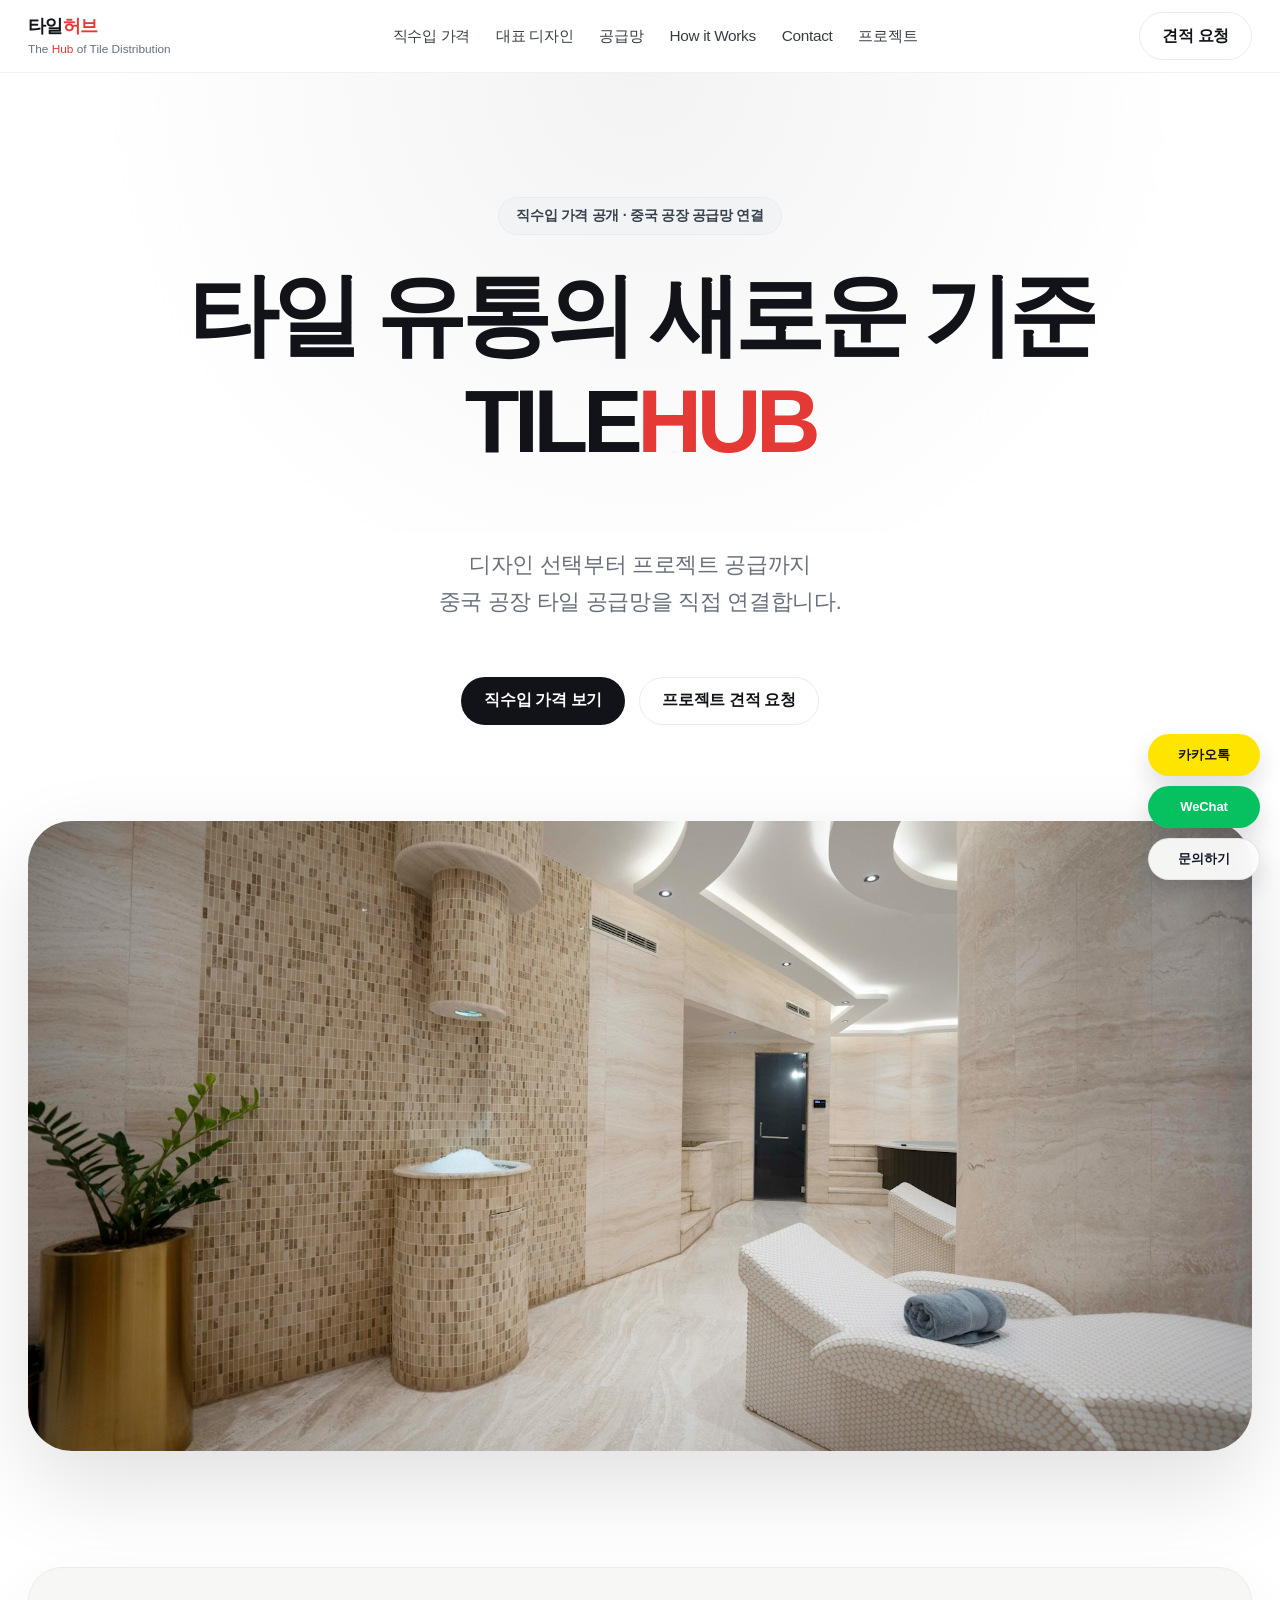
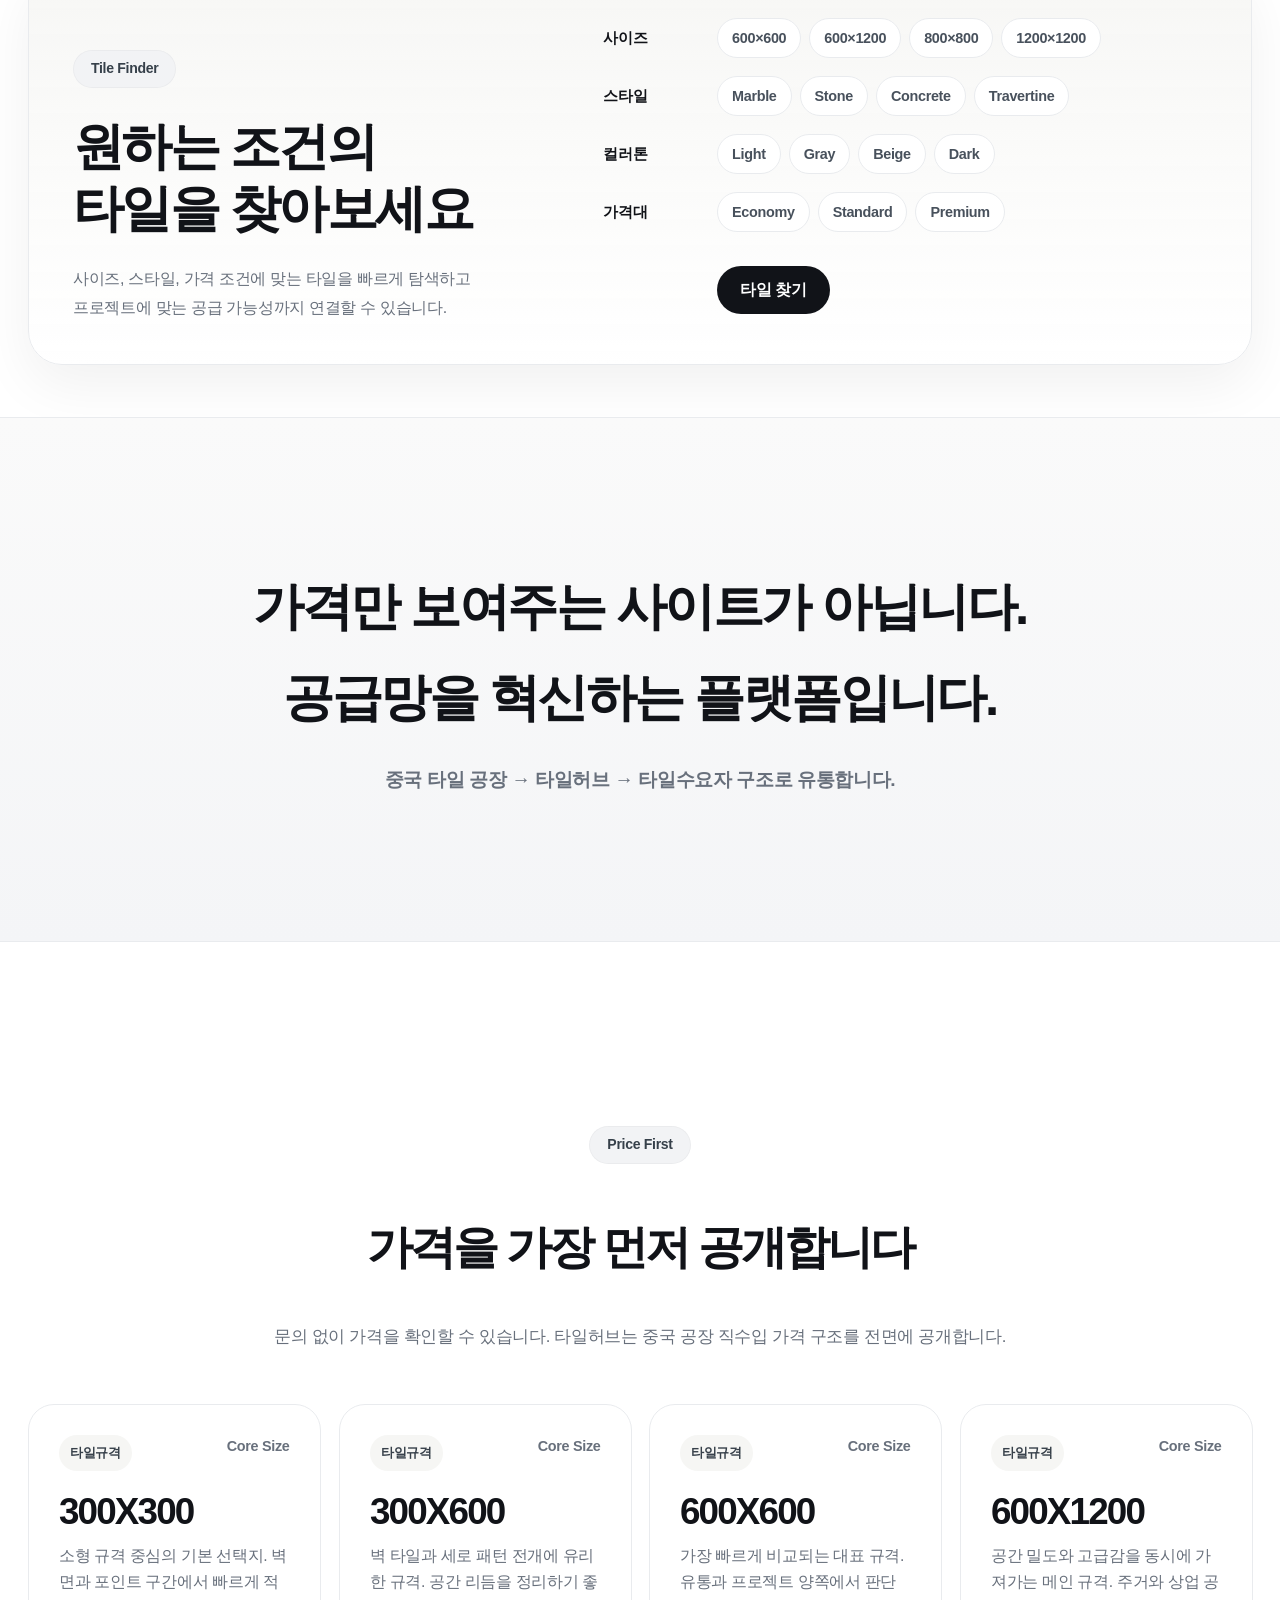
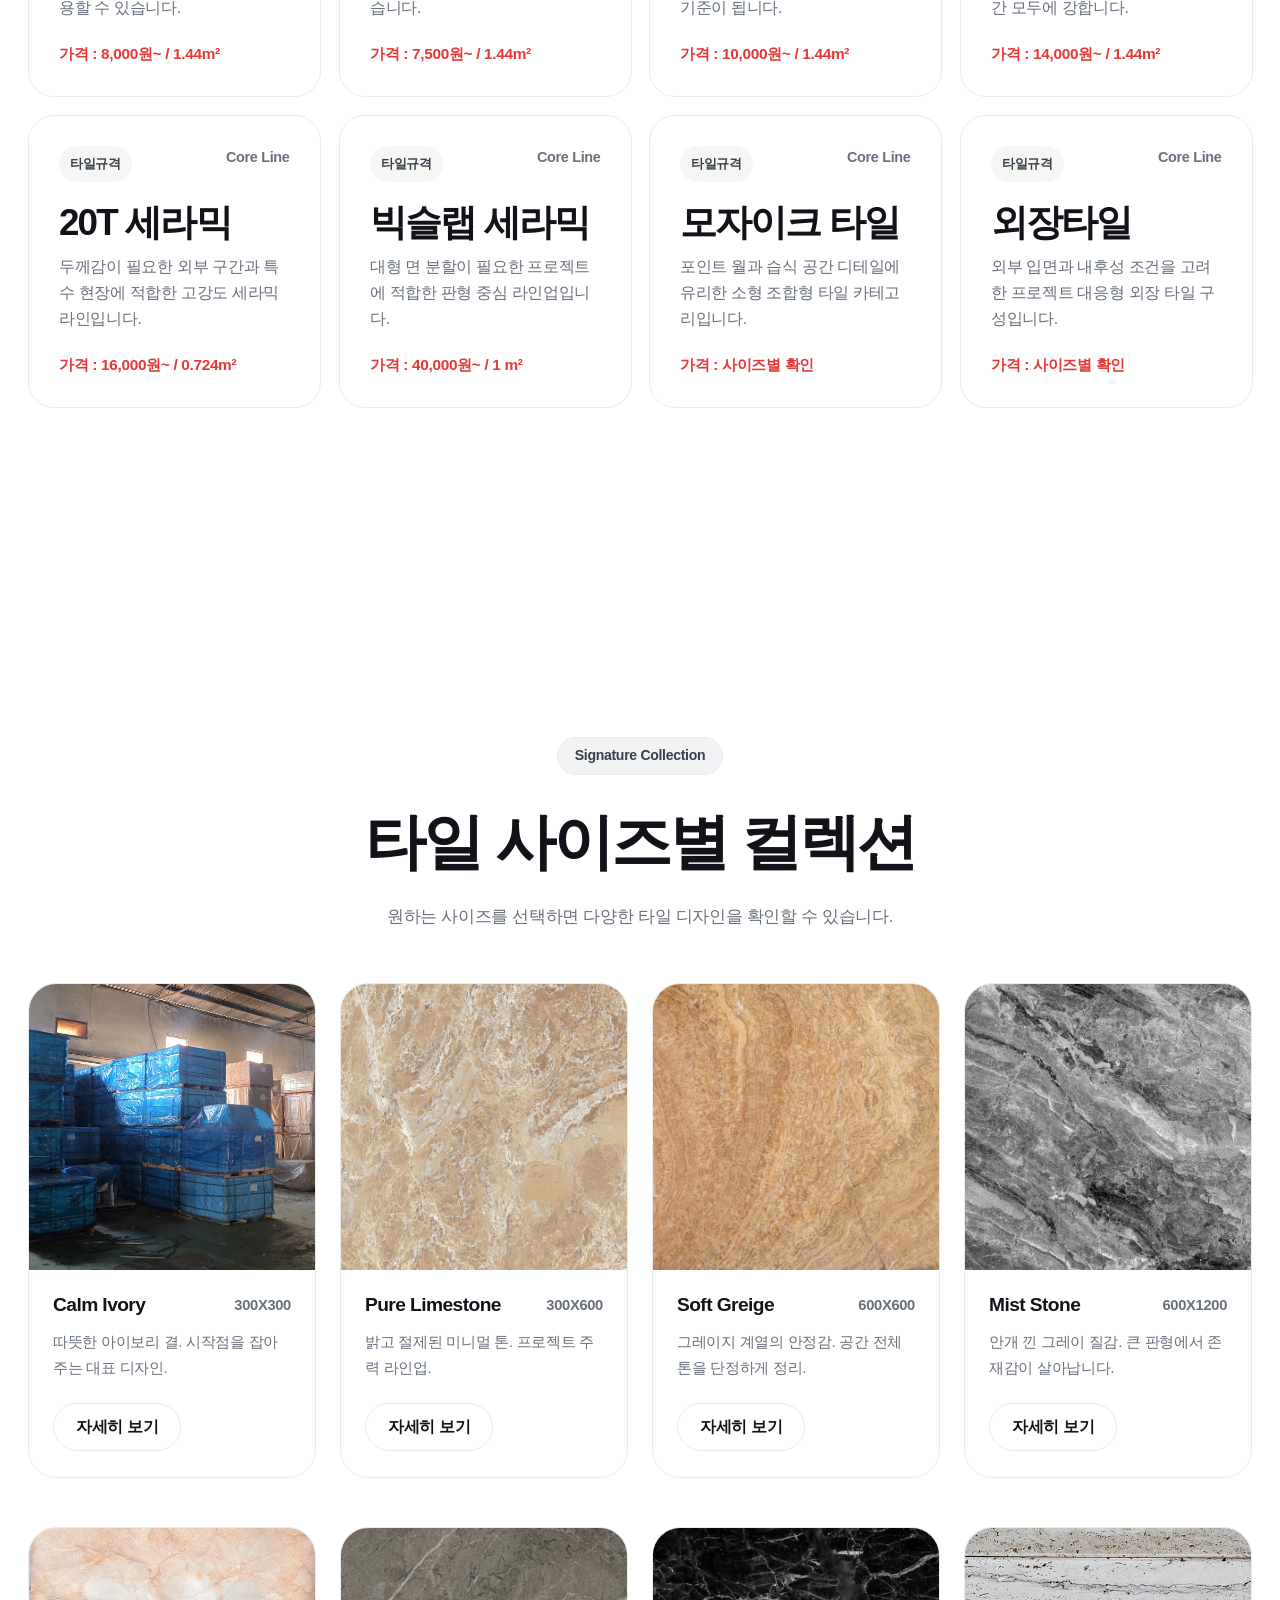
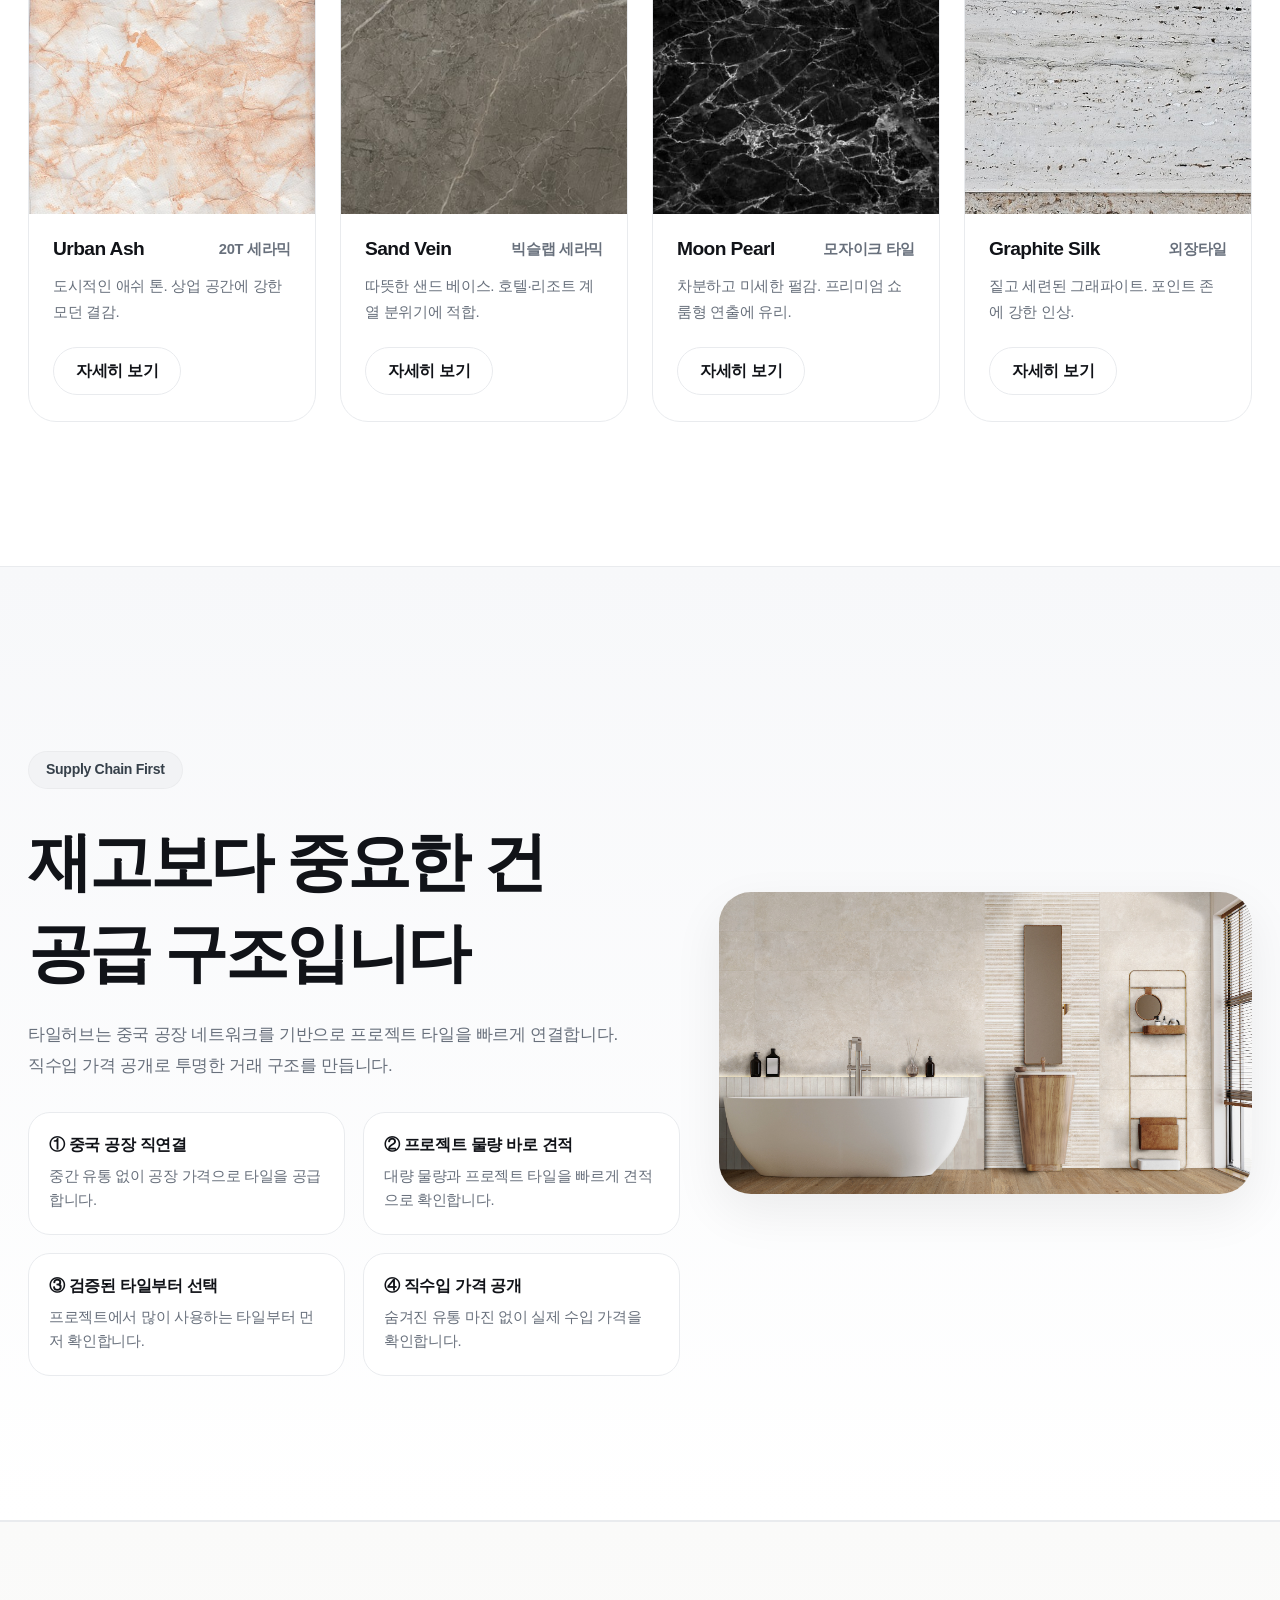
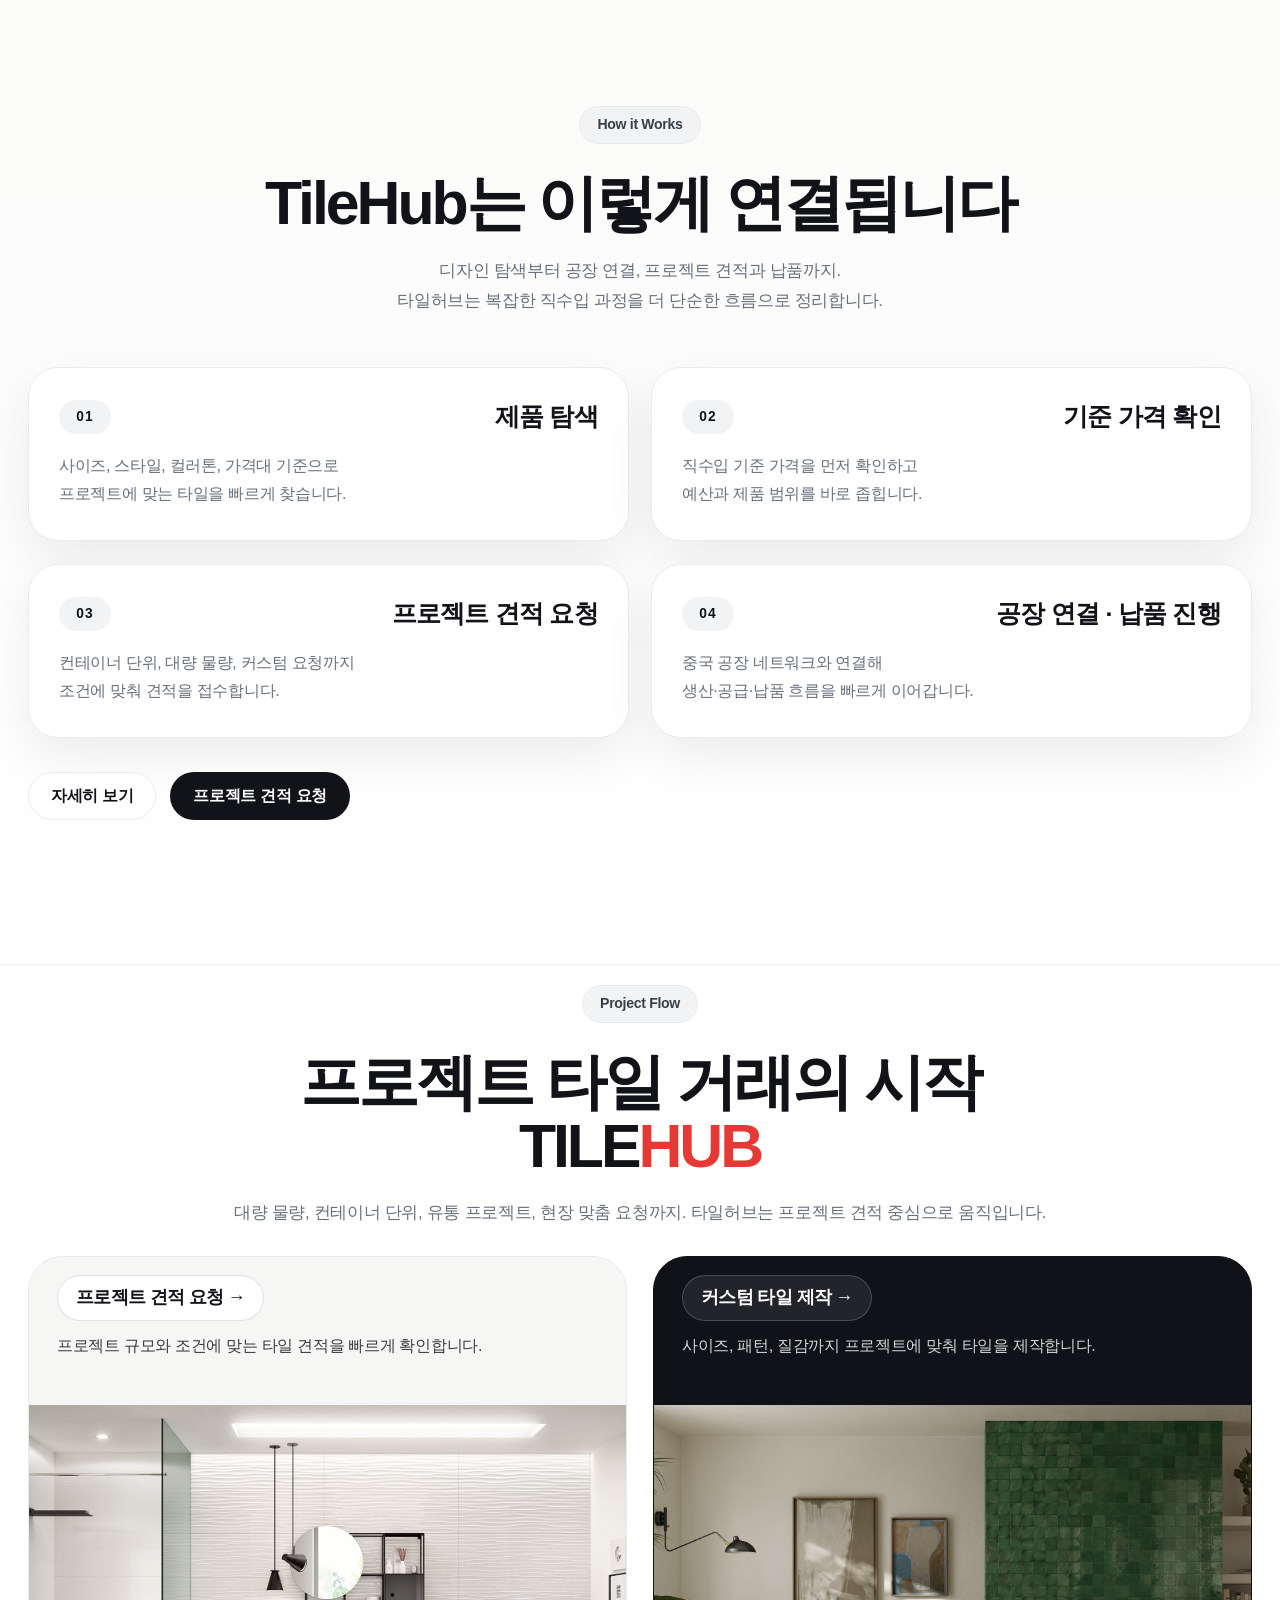
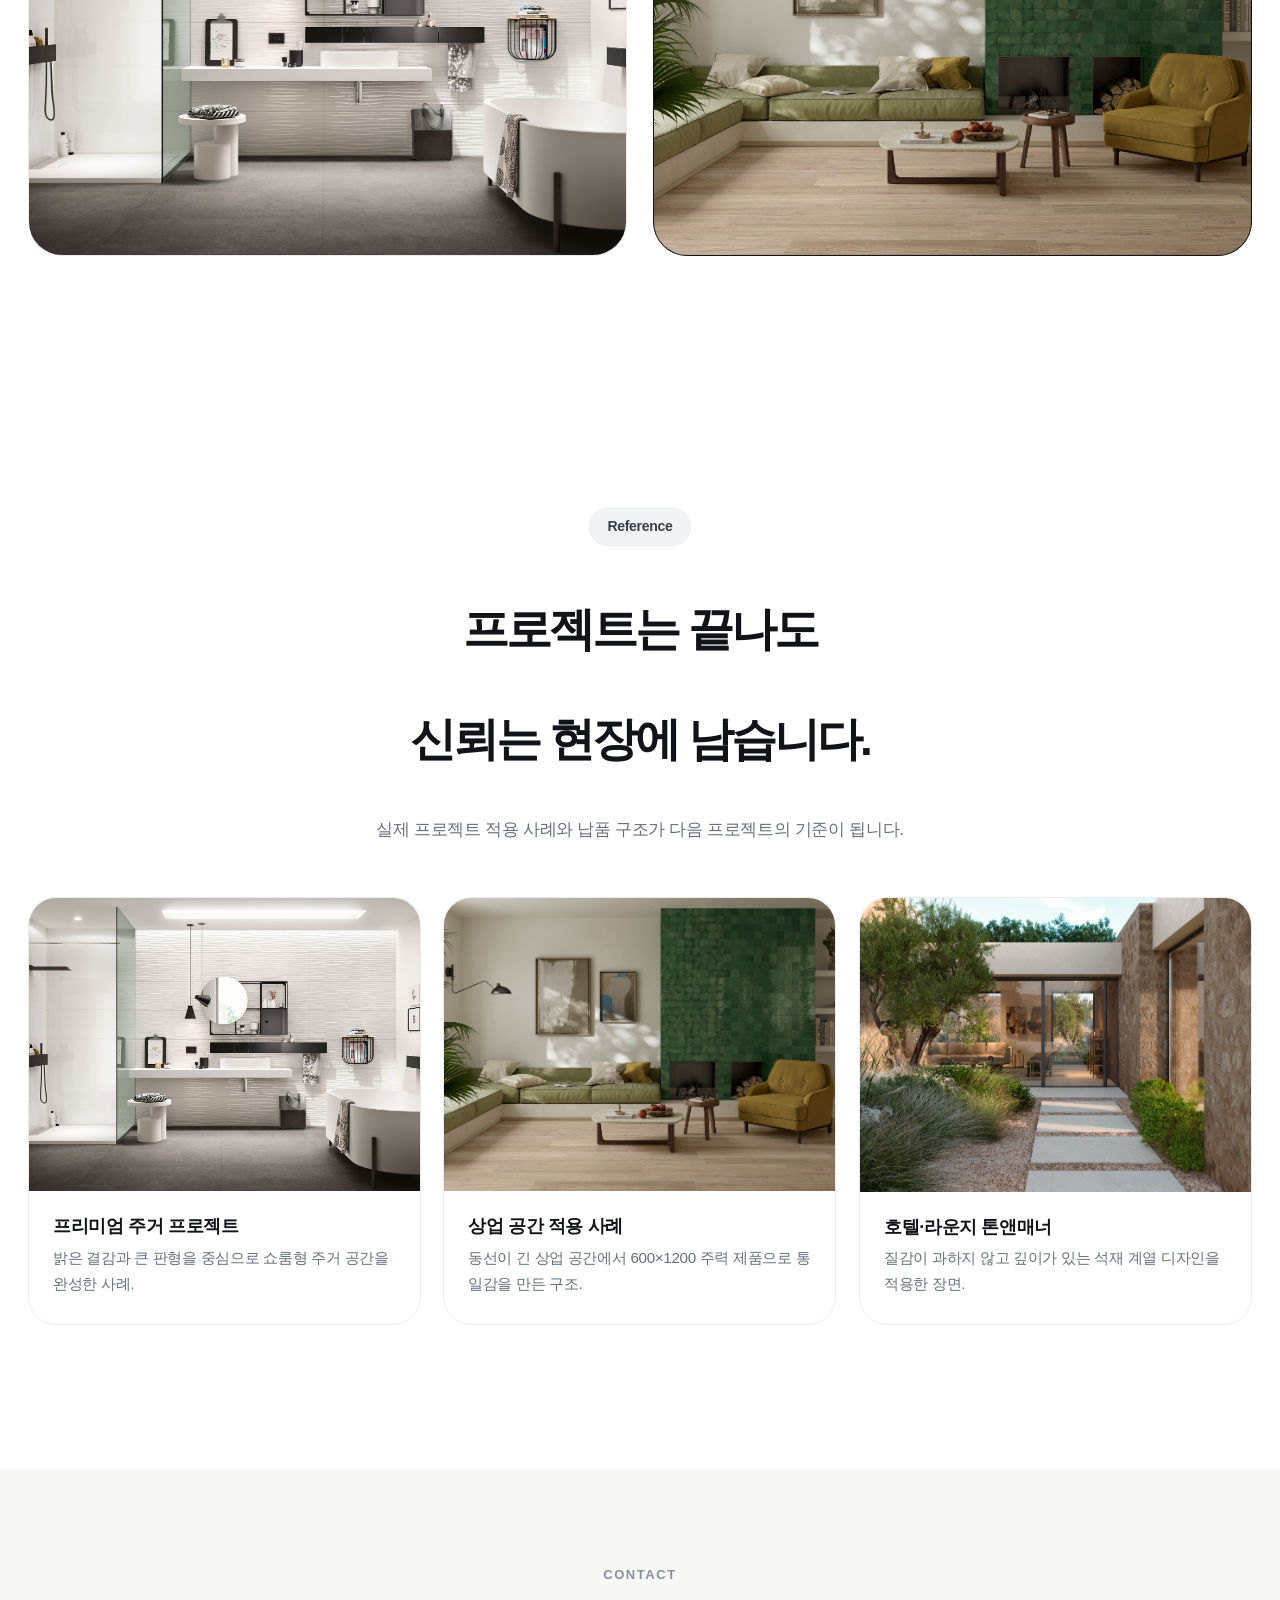
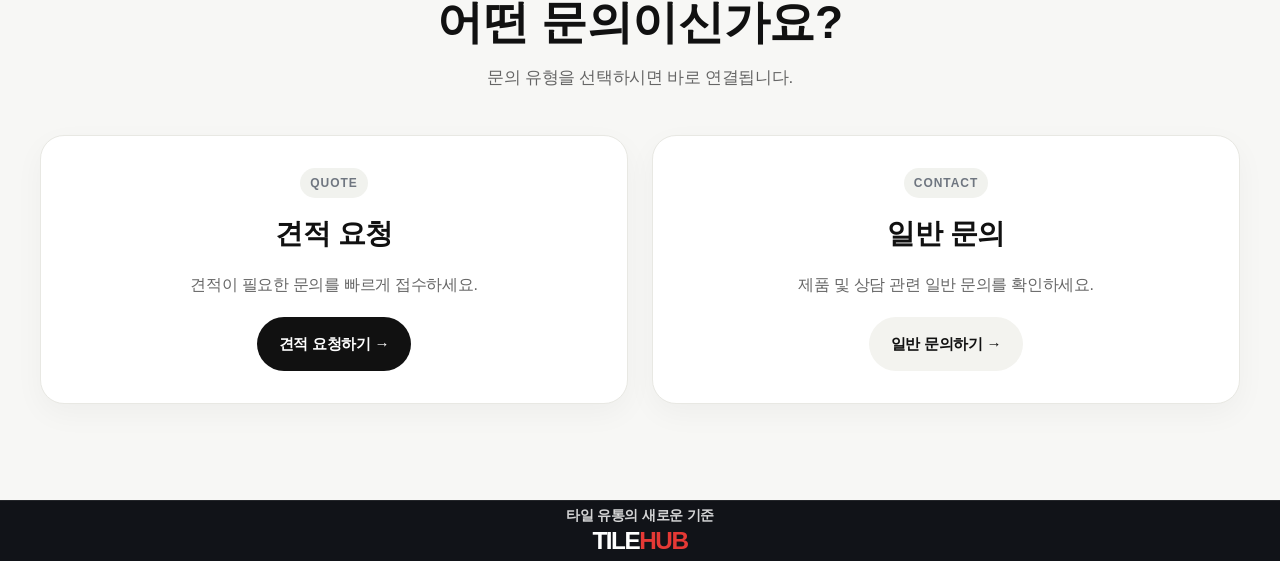
==== commit f187b52a: "Adjust footer sizing" ====
--- a/index.html
+++ b/index.html
@@ -156,7 +156,7 @@
 
     .nav-cta{
       display:flex;
-      gap:12px;
+      gap:6px;
       align-items:center;
     }
 
@@ -597,7 +597,7 @@
 
     .feature-panel h3{
       margin:0 0 16px;
-      font-size:2rem;
+      font-size:1rem;
       line-height:1.08;
       letter-spacing:-0.045em;
     }
@@ -839,7 +839,7 @@
     }
 
     .reference-card h4{
-      margin:0 0 10px;
+      margin:0 0 4px;
       font-size:1.12rem;
       letter-spacing:-0.02em;
     }
@@ -1182,7 +1182,7 @@
 
     .partner-card h4{
       margin:0;
-      font-size:2rem;
+      font-size:1rem;
       line-height:1.04;
       letter-spacing:-0.05em;
     }
@@ -1688,6 +1688,12 @@
       .js-motion .reveal{
         opacity:1 !important;
         transform:none !important;
+      }
+    }
+
+    @media (max-width: 768px) {
+      .inquiry-choice-grid {
+        grid-template-columns: 1fr !important;
       }
     }
   </style>
@@ -2103,48 +2109,56 @@
       </div>
     </section>
 
-    <section class="contact-preview" id="contact-preview">
-      <div class="container">
-        <div class="section-head reveal">
-          <span class="eyebrow">CONTACT</span>
-          <h2>구매 목적에 맞는 문의 경로로 바로 연결하세요</h2>
-          <p>프로젝트 견적과 일반 문의를 두 가지 경로로 단순화했습니다.<br>실제 발주와 상담 흐름에 맞춰 가장 빠르게 연결되는 방식으로 안내합니다.</p>
-        </div>
-
-        <div class="contact-grid">
-          <a class="contact-card reveal reveal-delay-1" href="/project-request.html">
-            <div>
-              <div class="contact-card-top">
-                <span class="contact-card-label">01</span>
-                <span class="contact-card-arrow">→</span>
-              </div>
-              <h3>PROJECT / 견적 문의</h3>
-              <span class="contact-subtitle">대량 발주 · 공사 · 유통 견적</span>
-              <span class="contact-email">project@tilehub.kr</span>
-              <p>중국 공장 직연결로 프로젝트 단위 견적을 빠르게 받아보세요.
-사이즈, 수량, 납기까지 실제 공급 기준으로 정확하게 안내드립니다.</p>
-            </div>
-            <div class="contact-card-actions"><span class="contact-link">견적 요청하기 <span aria-hidden="true">→</span></span></div>
-          </a>
-
-          <a class="contact-card reveal reveal-delay-2" href="mailto:contact@tilehub.kr?subject=[TileHub] 일반 문의">
-            <div>
-              <div class="contact-card-top">
-                <span class="contact-card-label">02</span>
-                <span class="contact-card-arrow">→</span>
-              </div>
-              <h3>CONTACT / 일반 문의</h3>
-              <span class="contact-subtitle">제품 · 협업 · 상담 문의</span>
-              <span class="contact-email">contact@tilehub.kr</span>
-              <p>제품 정보, 샘플, 협업 등 궁금한 내용을 편하게 문의하세요.
-빠르게 확인 후 안내드립니다.</p>
-            </div>
-            <div class="contact-card-actions"><span class="contact-link">문의하기 <span aria-hidden="true">→</span></span></div>
-          </a>
-        </div>
-
-        <div class="contact-note reveal">
-          <p>대량 발주와 프로젝트 견적은 전용 요청 폼으로, 일반 상담과 제품 문의는 contact@tilehub.kr 메일로 가장 빠르게 연결됩니다.</p>
+    <section style="padding:96px 20px; background:#f7f7f5;">
+      <div style="max-width:1200px; margin:0 auto;">
+        <p style="margin:0 0 10px; font-size:13px; font-weight:700; letter-spacing:.12em; color:#8a8f98; text-align:center;">
+          CONTACT
+        </p>
+
+        <h2 style="margin:0; font-size:clamp(32px, 4vw, 46px); line-height:1.2; color:#111; text-align:center;">
+          어떤 문의이신가요?
+        </h2>
+
+        <p style="margin:14px 0 0; font-size:17px; line-height:1.7; color:#666; text-align:center;">
+          문의 유형을 선택하시면 바로 연결됩니다.
+        </p>
+
+        <div class="inquiry-choice-grid" style="display:grid; grid-template-columns:repeat(2,minmax(0,1fr)); gap:24px; margin-top:42px;">
+          <article style="display:flex; flex-direction:column; align-items:center; text-align:center; gap:18px; padding:32px; min-height:240px; border-radius:24px; background:#fff; border:1px solid #e8e8e3; box-shadow:0 10px 30px rgba(0,0,0,.04);">
+            <span style="display:inline-flex; align-items:center; justify-content:center; padding:6px 10px; border-radius:999px; background:#f1f2ee; color:#6f7680; font-size:12px; font-weight:700; letter-spacing:.08em;">
+              QUOTE
+            </span>
+
+            <h3 style="margin:0; font-size:28px; line-height:1.3; color:#111;">
+              견적 요청
+            </h3>
+
+            <p style="margin:0; color:#666; font-size:16px; line-height:1.75;">
+              견적이 필요한 문의를 빠르게 접수하세요.
+            </p>
+
+            <a href="/project.html" style="margin-top:auto; display:inline-flex; align-items:center; justify-content:center; min-height:54px; padding:0 22px; border-radius:999px; text-decoration:none; font-size:15px; font-weight:700; color:#fff; background:#111;">
+              견적 요청하기 →
+            </a>
+          </article>
+
+          <article style="display:flex; flex-direction:column; align-items:center; text-align:center; gap:18px; padding:32px; min-height:240px; border-radius:24px; background:#fff; border:1px solid #e8e8e3; box-shadow:0 10px 30px rgba(0,0,0,.04);">
+            <span style="display:inline-flex; align-items:center; justify-content:center; padding:6px 10px; border-radius:999px; background:#f1f2ee; color:#6f7680; font-size:12px; font-weight:700; letter-spacing:.08em;">
+              CONTACT
+            </span>
+
+            <h3 style="margin:0; font-size:28px; line-height:1.3; color:#111;">
+              일반 문의
+            </h3>
+
+            <p style="margin:0; color:#666; font-size:16px; line-height:1.75;">
+              제품 및 상담 관련 일반 문의를 확인하세요.
+            </p>
+
+            <a href="/contact.html" style="margin-top:auto; display:inline-flex; align-items:center; justify-content:center; min-height:54px; padding:0 22px; border-radius:999px; text-decoration:none; font-size:15px; font-weight:700; color:#111; background:#f3f3ef;">
+              일반 문의하기 →
+            </a>
+          </article>
         </div>
       </div>
     </section>
@@ -2156,11 +2170,6 @@
       <div class="site-footer-fixed__copy">
         <p class="site-footer-fixed__eyebrow">타일 유통의 새로운 기준</p>
         <h2>TILE<span class="brand-hub">HUB</span></h2>
-        <p class="site-footer-fixed__description">직수입 가격 공개, 프로젝트 견적 중심 거래, 중국 공장 공급망을 직접 연결합니다.</p>
-      </div>
-      <div class="site-footer-fixed__actions">
-        <a class="btn btn-light" href="#prices">직수입 가격 보기</a>
-        <a class="btn btn-dark" href="#projects">프로젝트 견적 요청</a>
       </div>
     </div>
   </footer>
@@ -2331,7 +2340,7 @@
     .site-footer-fixed{
       background:#111318;
       color:#ffffff;
-      padding:44px 0;
+      padding:7px 0;
       border-top:1px solid rgba(255,255,255,.08);
     }
 
@@ -2340,84 +2349,45 @@
       margin:0 auto;
       padding:0 28px;
       display:flex;
-      justify-content:space-between;
-      align-items:flex-end;
-      gap:24px;
+      justify-content:center;
+      align-items:center;
+      gap:12px;
       flex-wrap:wrap;
+      text-align:center;
     }
 
     .site-footer-fixed__copy{
       max-width:760px;
+      display:flex;
+      flex-direction:column;
+      align-items:center;
+      justify-content:center;
     }
 
     .site-footer-fixed__eyebrow{
-      margin:0 0 12px;
-      color:rgba(255,255,255,.62);
+      margin:0 0 4px;
+      color:rgba(255,255,255,.82);
       font-size:.9rem;
-      font-weight:700;
+      font-weight:800;
       letter-spacing:-0.02em;
+      line-height:1.1;
     }
 
     .site-footer-fixed h2{
       margin:0;
-      font-size:clamp(2.1rem,4vw,3.6rem);
-      line-height:1.05;
+      font-size:clamp(1rem,1.9vw,1.65rem);
+      line-height:1.08;
       letter-spacing:-0.06em;
-    }
-
-    .site-footer-fixed__description{
-      margin:18px 0 0;
-      color:rgba(255,255,255,.72);
-      font-size:1rem;
-      line-height:1.8;
-      letter-spacing:-0.02em;
-    }
-
-    .site-footer-fixed__actions{
-      display:flex;
-      gap:12px;
-      flex-wrap:wrap;
-    }
-
-    .site-footer-fixed__actions .btn-light{
-      background:transparent;
-      color:#ffffff;
-      border-color:rgba(255,255,255,.18);
-    }
-
-    .site-footer-fixed__actions .btn-light:hover{
-      background:rgba(255,255,255,.08);
-      color:#ffffff;
-      box-shadow:none;
-    }
-
-    .site-footer-fixed__actions .btn-dark{
-      background:#ffffff;
-      color:#111318;
-    }
-
-    .site-footer-fixed__actions .btn-dark:hover{
-      background:#f2f3f5;
-      box-shadow:none;
+      text-align:center;
     }
 
     @media (max-width:760px){
       .site-footer-fixed{
-        padding:32px 0;
+        padding:7px 0;
       }
 
       .site-footer-fixed__inner{
         padding:0 20px;
-        flex-direction:column;
-        align-items:flex-start;
-      }
-
-      .site-footer-fixed__actions{
-        width:100%;
-      }
-
-      .site-footer-fixed__actions .btn{
-        width:100%;
       }
     }
 
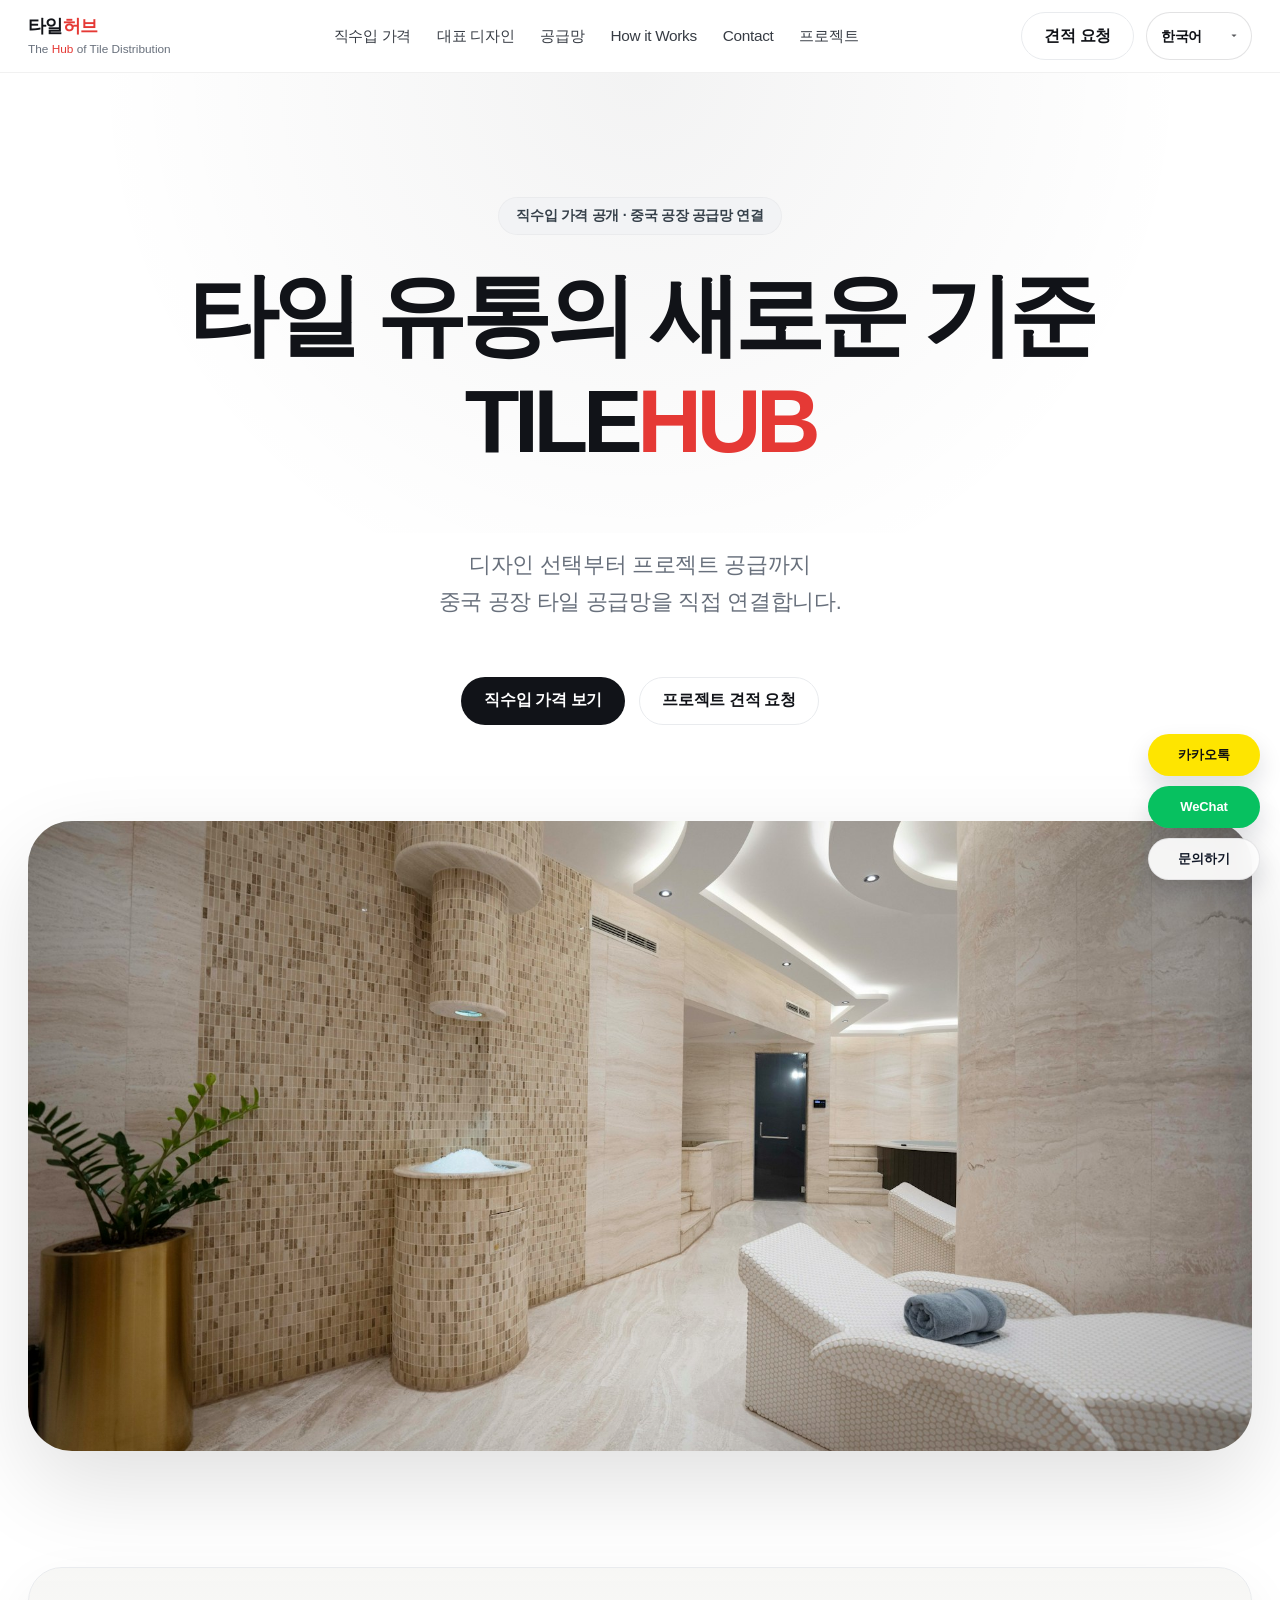
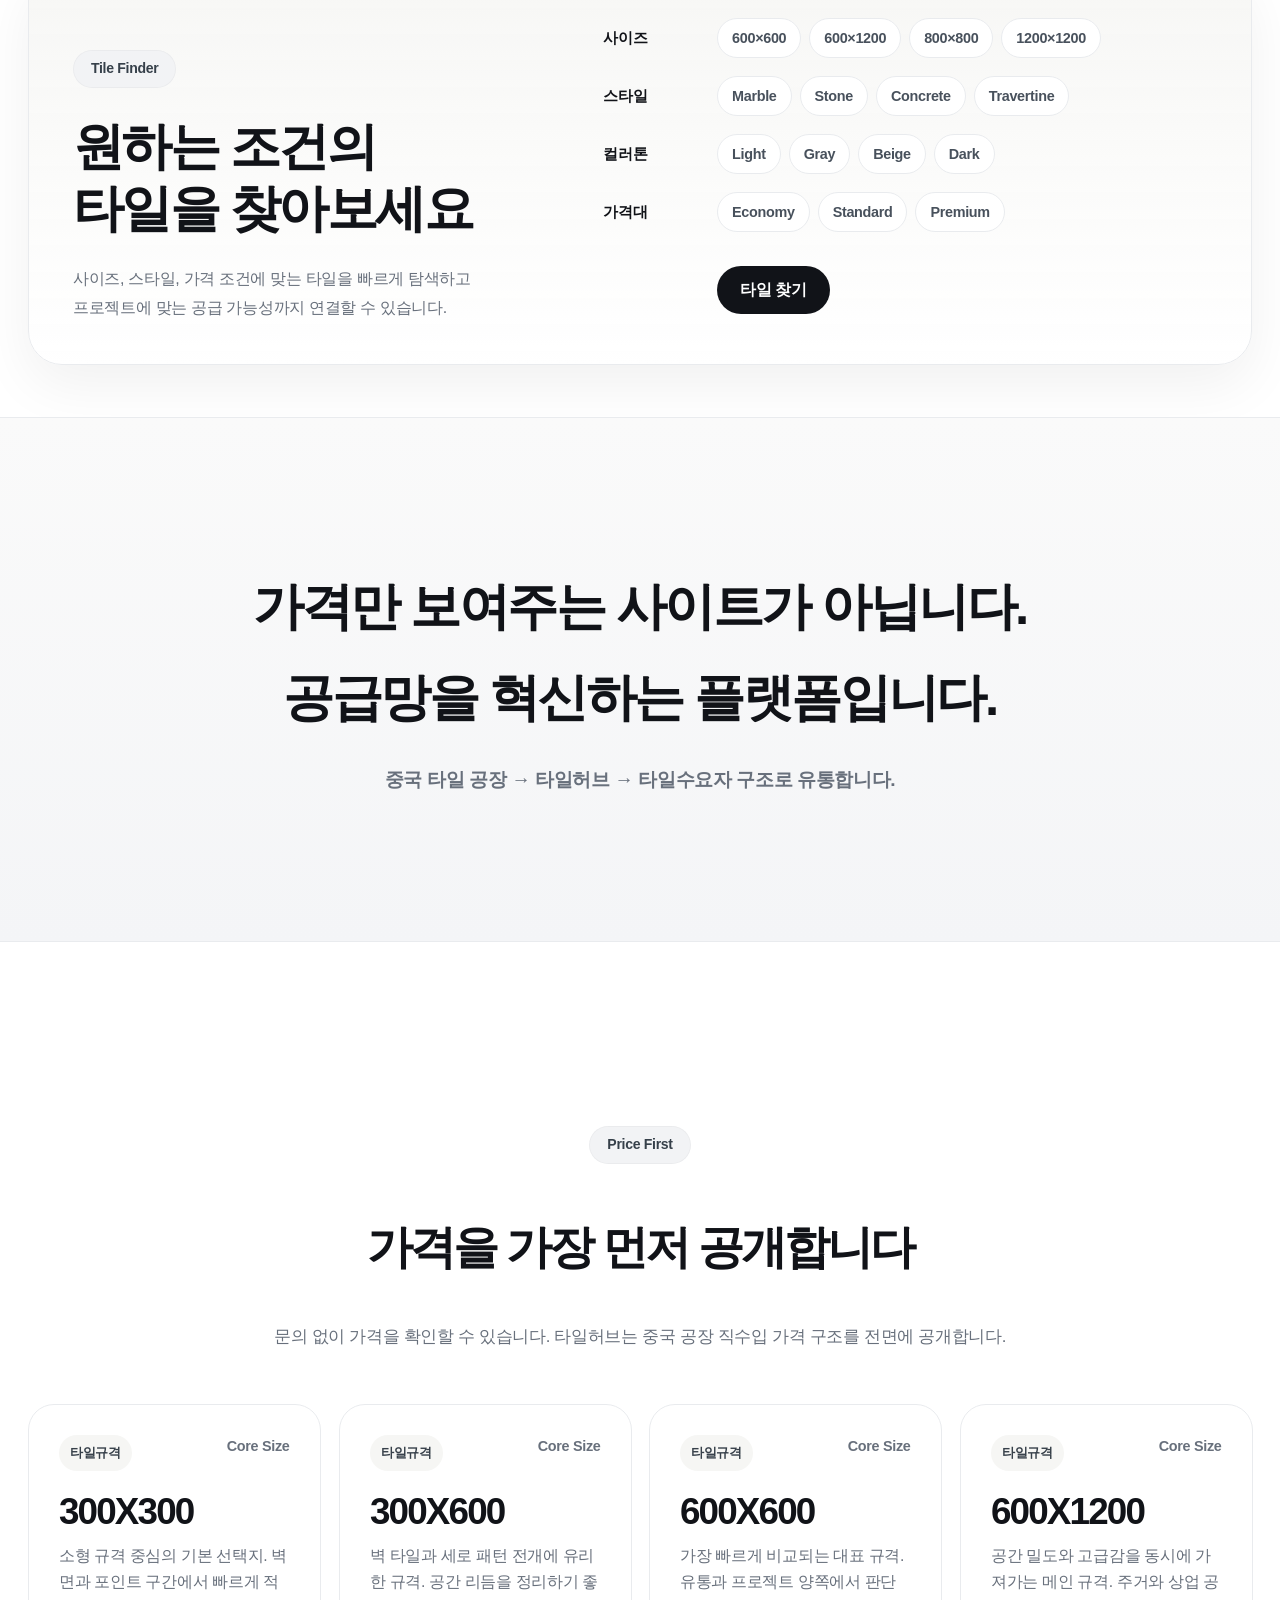
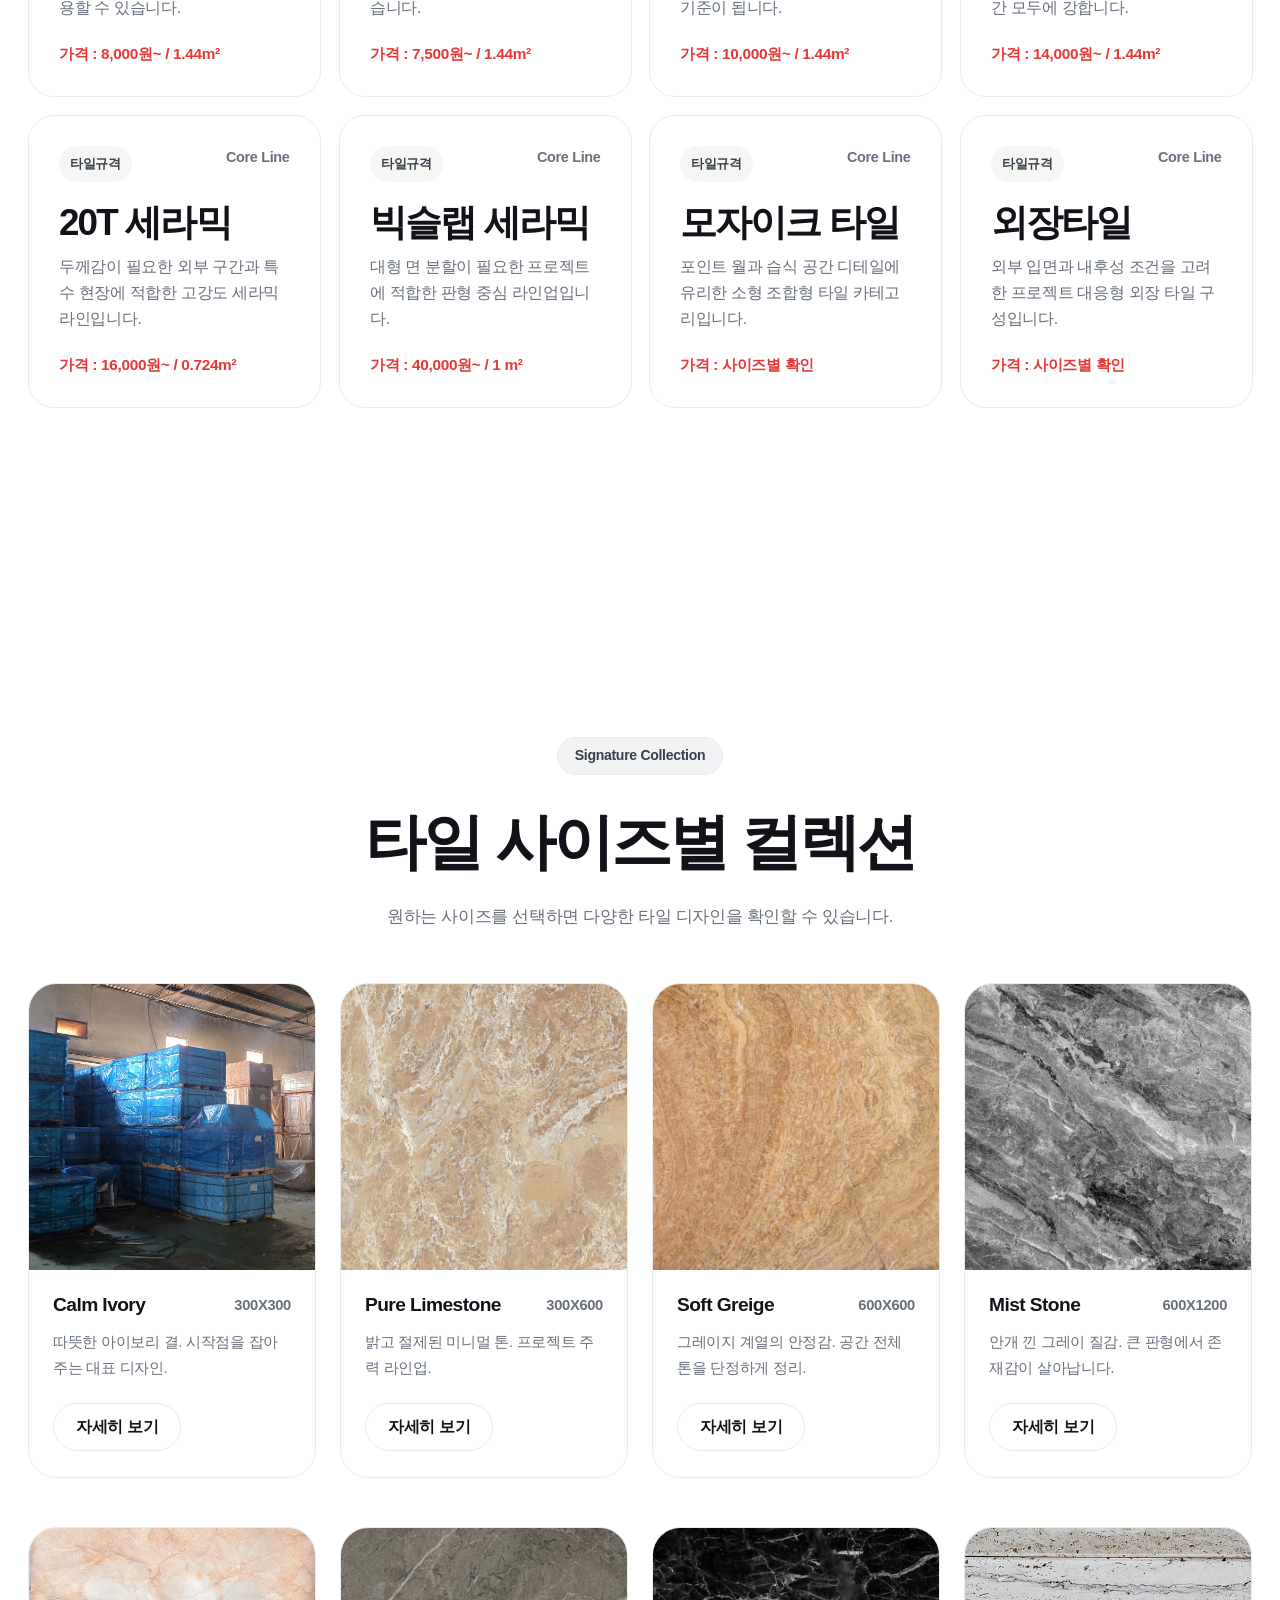
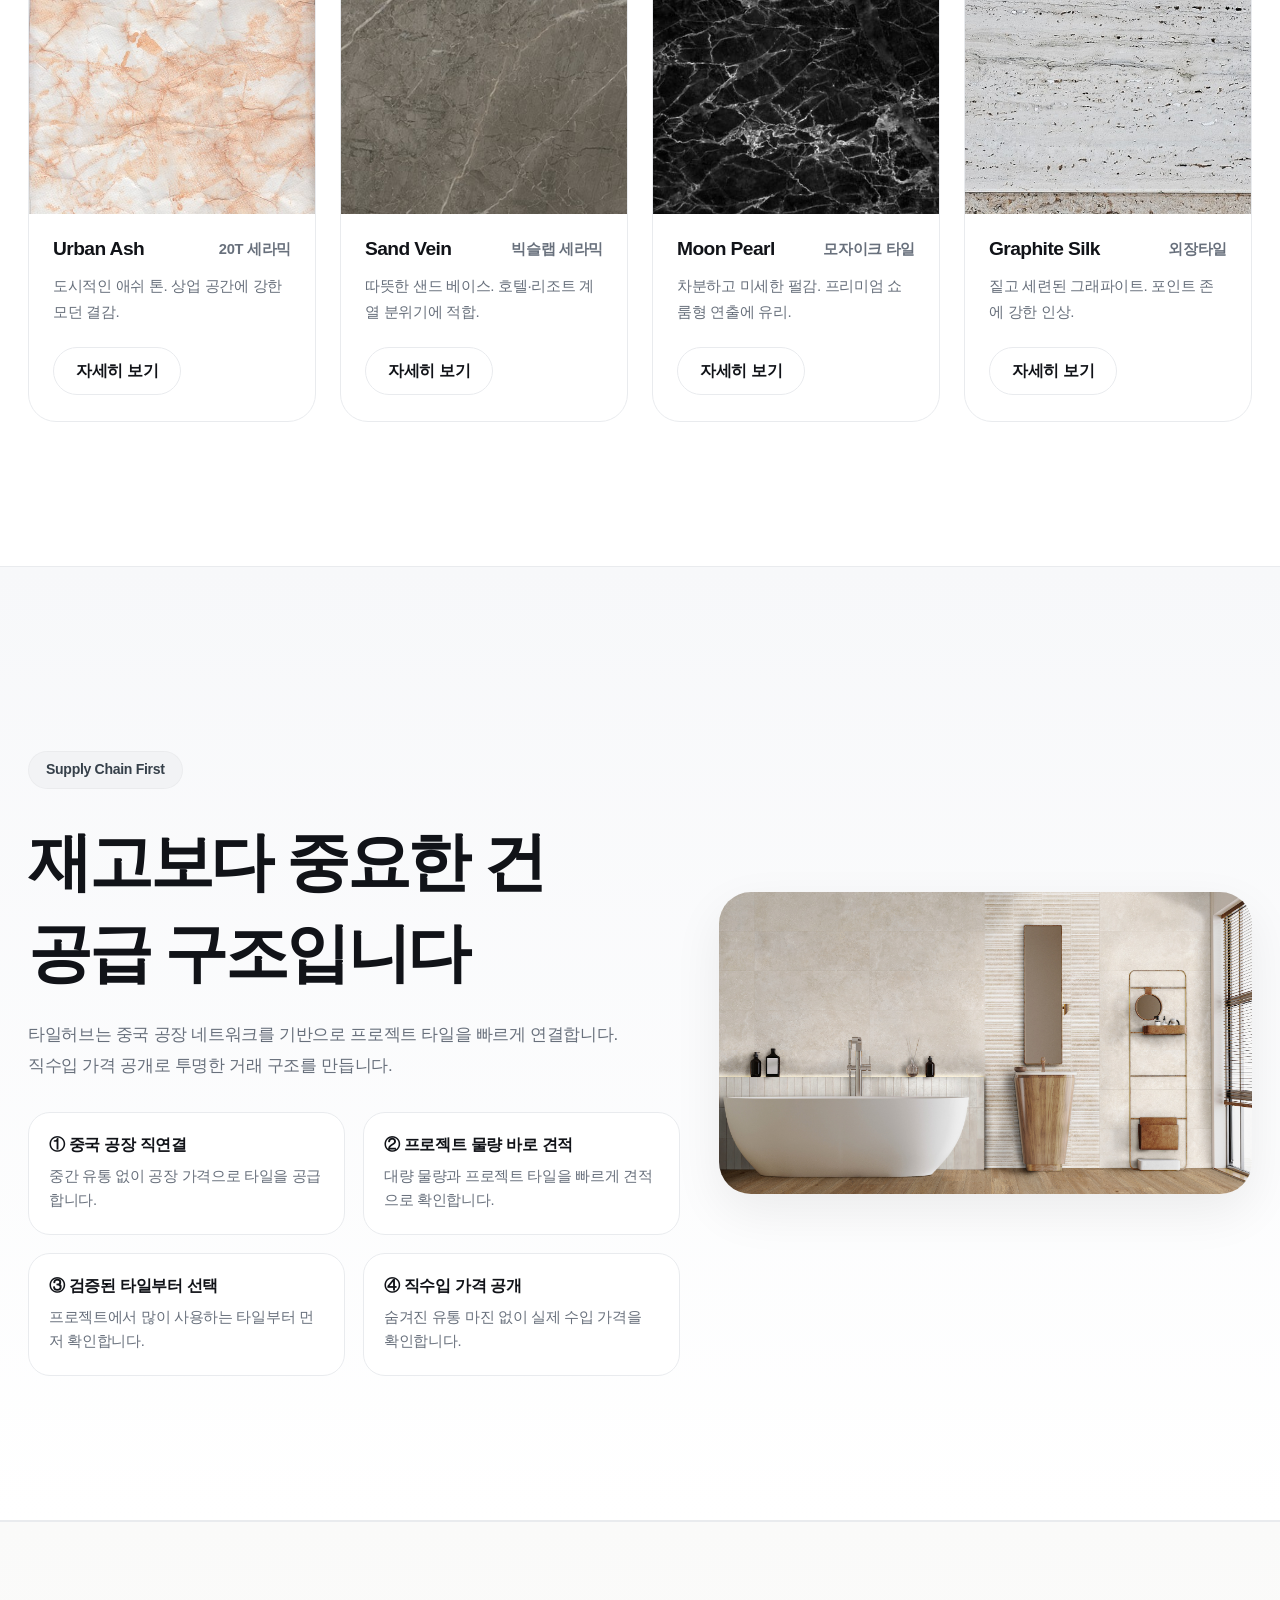
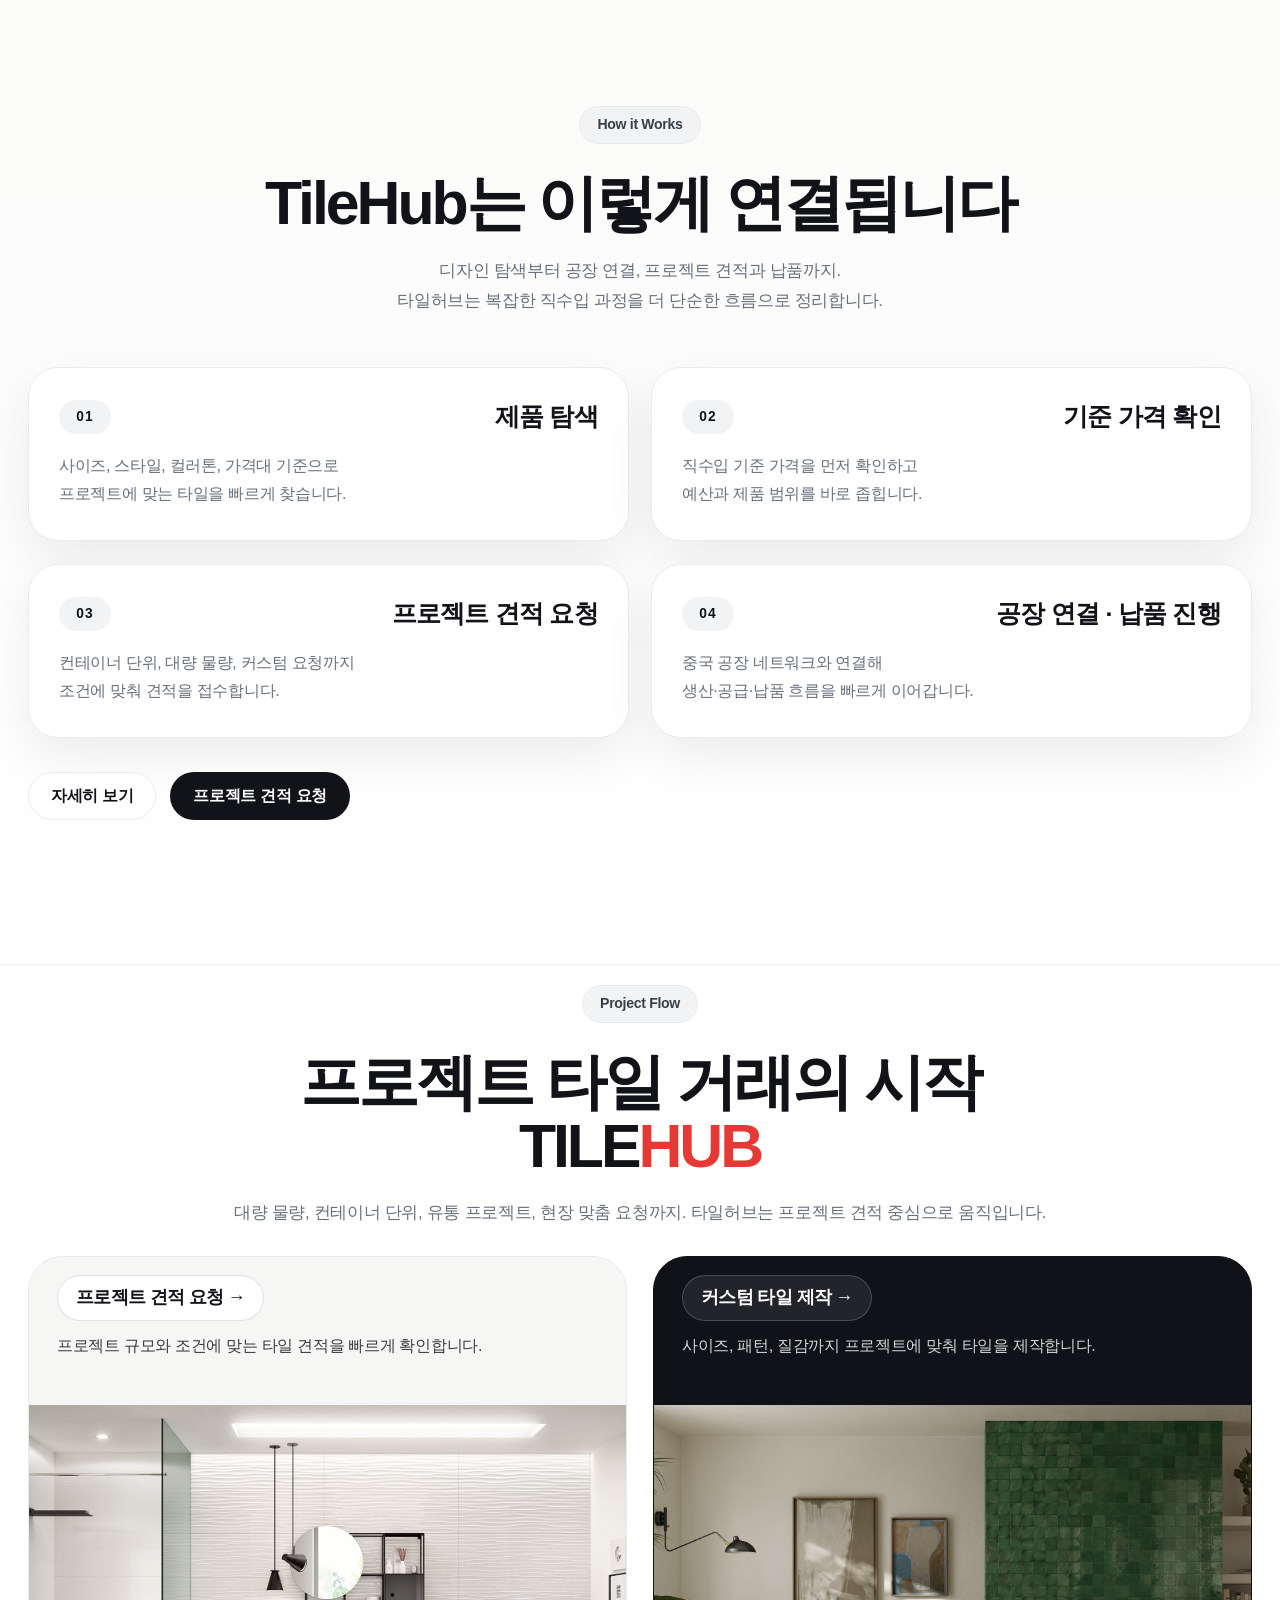
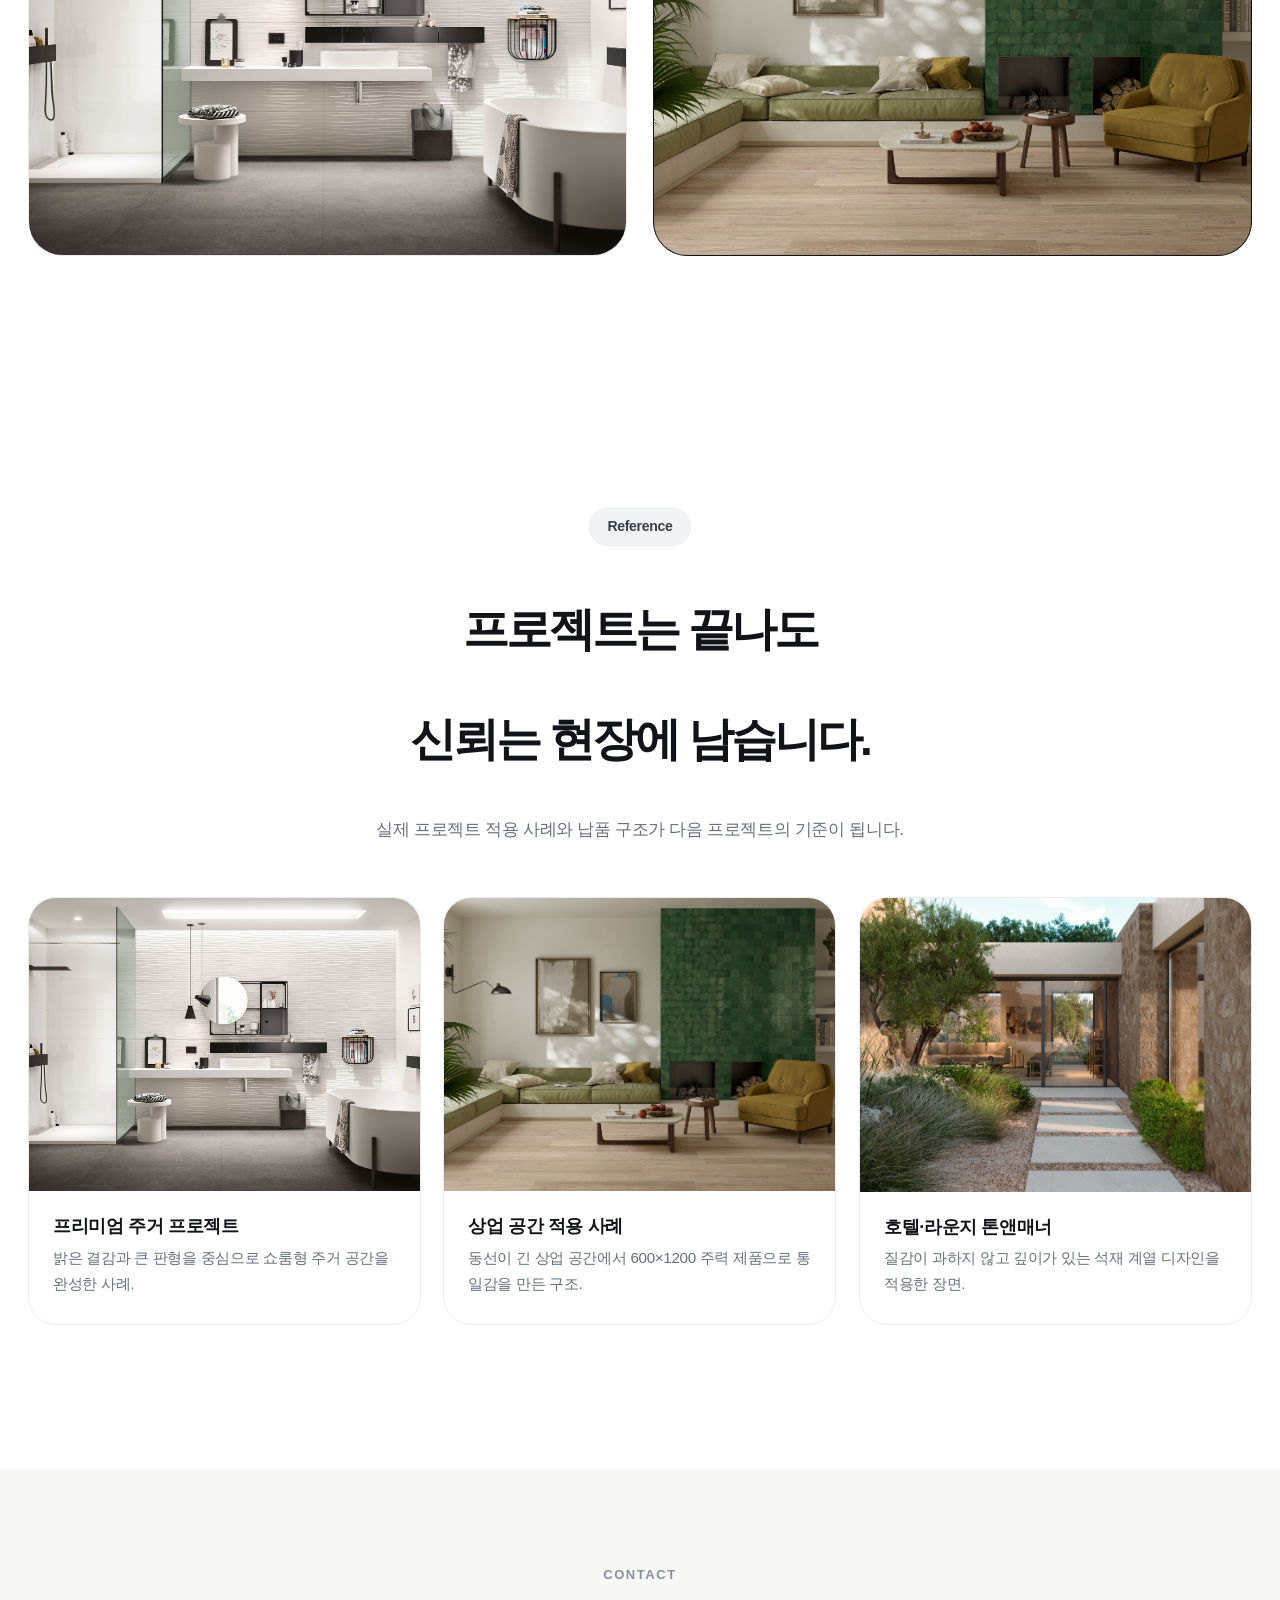
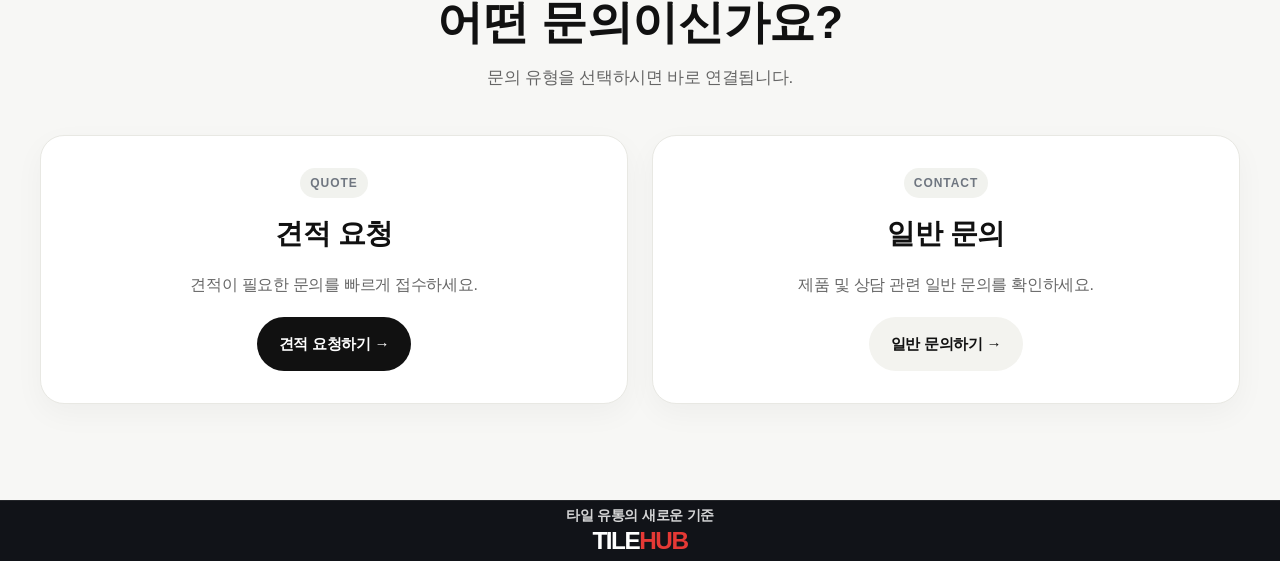
==== commit 9b2e07c5: "Restore homepage language selector" ====
--- a/index.html
+++ b/index.html
@@ -1696,6 +1696,81 @@
         grid-template-columns: 1fr !important;
       }
     }
+    .header-tools{
+      display:flex;
+      align-items:center;
+      gap:12px;
+      flex-shrink:0;
+    }
+
+    .header-tools .btn{
+      width:auto;
+    }
+
+    .lang-switcher-wrap{
+      position:relative;
+    }
+
+    .lang-switcher{
+      appearance:none;
+      -webkit-appearance:none;
+      min-width:106px;
+      height:48px;
+      padding:0 36px 0 14px;
+      border-radius:999px;
+      border:1px solid rgba(17,19,24,.12);
+      background:#fff;
+      color:#111318;
+      font-size:.9rem;
+      font-weight:700;
+      letter-spacing:-0.02em;
+      cursor:pointer;
+      outline:none;
+    }
+
+    .lang-switcher-wrap::after{
+      content:"▾";
+      position:absolute;
+      right:15px;
+      top:50%;
+      transform:translateY(-52%);
+      font-size:12px;
+      color:#111318;
+      pointer-events:none;
+      opacity:.7;
+    }
+
+    .translate-anchor{
+      position:absolute;
+      left:-9999px;
+      width:1px;
+      height:1px;
+      overflow:hidden;
+    }
+
+    .goog-te-banner-frame.skiptranslate{
+      display:none !important;
+    }
+
+    body{
+      top:0 !important;
+    }
+
+    @media (max-width:760px){
+      .header-tools{
+        margin-left:auto;
+      }
+
+      .header-tools .btn{
+        width:auto;
+      }
+
+      .lang-switcher{
+        min-width:98px;
+        height:44px;
+      }
+    }
+
   </style>
 </head>
 <body>
@@ -1710,8 +1785,15 @@
         <a href="/contact.html">Contact</a>
         <a href="#projects">프로젝트</a>
       </nav>
-      <div class="nav-cta">
+      <div class="nav-cta header-tools">
         <a class="btn btn-light" href="#projects">견적 요청</a>
+        <div class="lang-switcher-wrap">
+          <select class="lang-switcher" data-lang-switcher aria-label="언어 선택">
+            <option value="ko">한국어</option>
+            <option value="en">English</option>
+            <option value="zh-CN">中文</option>
+          </select>
+        </div>
       </div>
     </div>
   </header>
@@ -2109,7 +2191,7 @@
       </div>
     </section>
 
-    <section style="padding:96px 20px; background:#f7f7f5;">
+    <section id="contact-preview" style="padding:96px 20px; background:#f7f7f5;">
       <div style="max-width:1200px; margin:0 auto;">
         <p style="margin:0 0 10px; font-size:13px; font-weight:700; letter-spacing:.12em; color:#8a8f98; text-align:center;">
           CONTACT
@@ -2405,7 +2487,7 @@
 
     <a
       class="floating-consult-link is-wechat"
-      href="contact.html"
+      href="/wechat.html"
     >
       WeChat
     </a>
@@ -2417,5 +2499,75 @@
       문의하기
     </a>
   </div>
+<div id="google_translate_element" class="translate-anchor" aria-hidden="true"></div>
+<script>
+  (function () {
+    const STORAGE_KEY = "tilehub_lang";
+    const COOKIE_NAME = "googtrans";
+
+    function setCookie(value) {
+      document.cookie = COOKIE_NAME + "=" + value + ";path=/";
+      const host = window.location.hostname;
+      if (host && host.includes(".")) {
+        const parts = host.split(".");
+        const baseDomain = "." + parts.slice(-2).join(".");
+        document.cookie = COOKIE_NAME + "=" + value + ";path=/;domain=" + baseDomain;
+      }
+    }
+
+    function applyStoredLanguage() {
+      let saved = "ko";
+      try {
+        saved = window.localStorage.getItem(STORAGE_KEY) || "ko";
+      } catch (error) {}
+
+      if (saved === "en" || saved === "zh-CN") {
+        setCookie("/ko/" + saved);
+      } else {
+        setCookie("/ko/ko");
+      }
+
+      return saved;
+    }
+
+    function bindSwitchers(saved) {
+      const switchers = document.querySelectorAll("[data-lang-switcher]");
+      switchers.forEach((switcher) => {
+        switcher.value = saved;
+        switcher.addEventListener("change", () => {
+          const lang = switcher.value;
+          try {
+            window.localStorage.setItem(STORAGE_KEY, lang);
+          } catch (error) {}
+
+          if (lang === "en" || lang === "zh-CN") {
+            setCookie("/ko/" + lang);
+          } else {
+            setCookie("/ko/ko");
+          }
+
+          window.location.reload();
+        });
+      });
+    }
+
+    const savedLanguage = applyStoredLanguage();
+
+    window.googleTranslateElementInit = function () {
+      if (window.google && window.google.translate) {
+        new window.google.translate.TranslateElement({
+          pageLanguage: "ko",
+          autoDisplay: false,
+          includedLanguages: "ko,en,zh-CN",
+          layout: window.google.translate.TranslateElement.InlineLayout.SIMPLE
+        }, "google_translate_element");
+      }
+
+      bindSwitchers(savedLanguage);
+    };
+  })();
+</script>
+<script src="//translate.google.com/translate_a/element.js?cb=googleTranslateElementInit"></script>
+
 </body>
 </html>
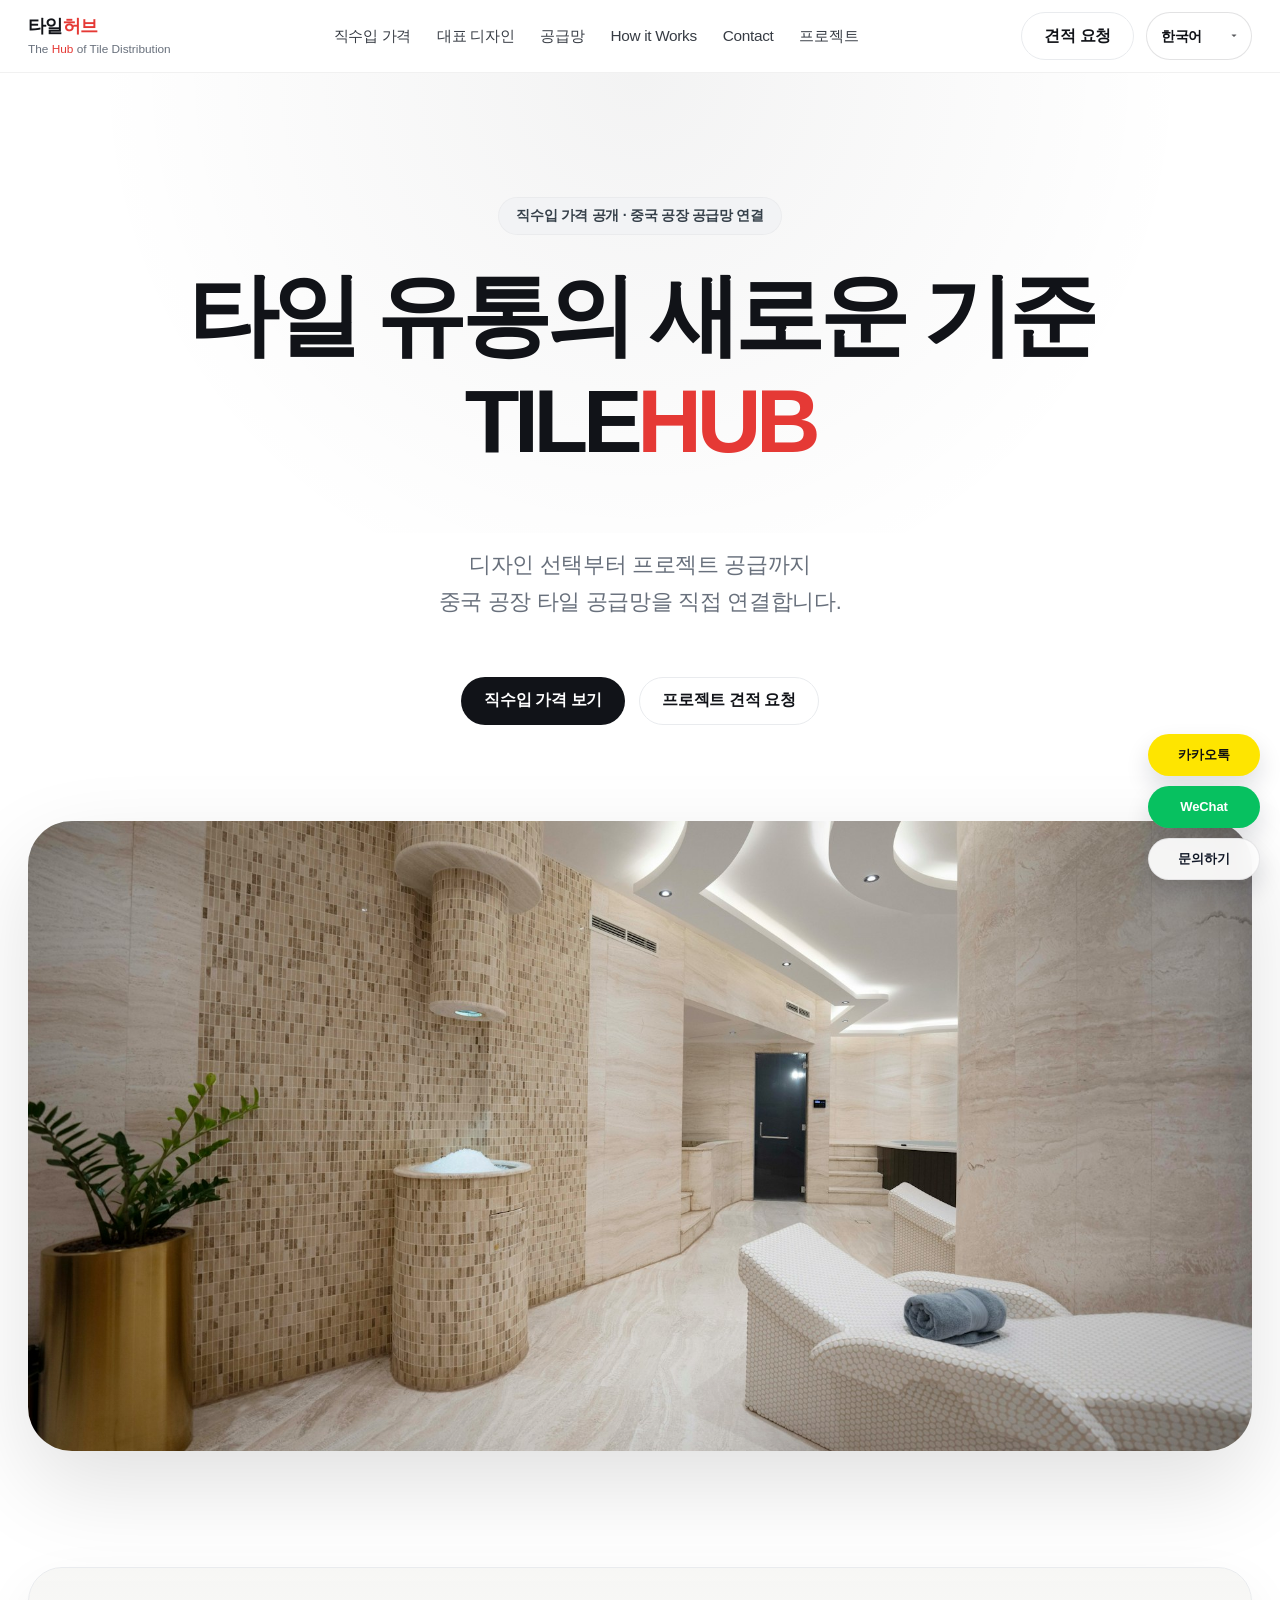
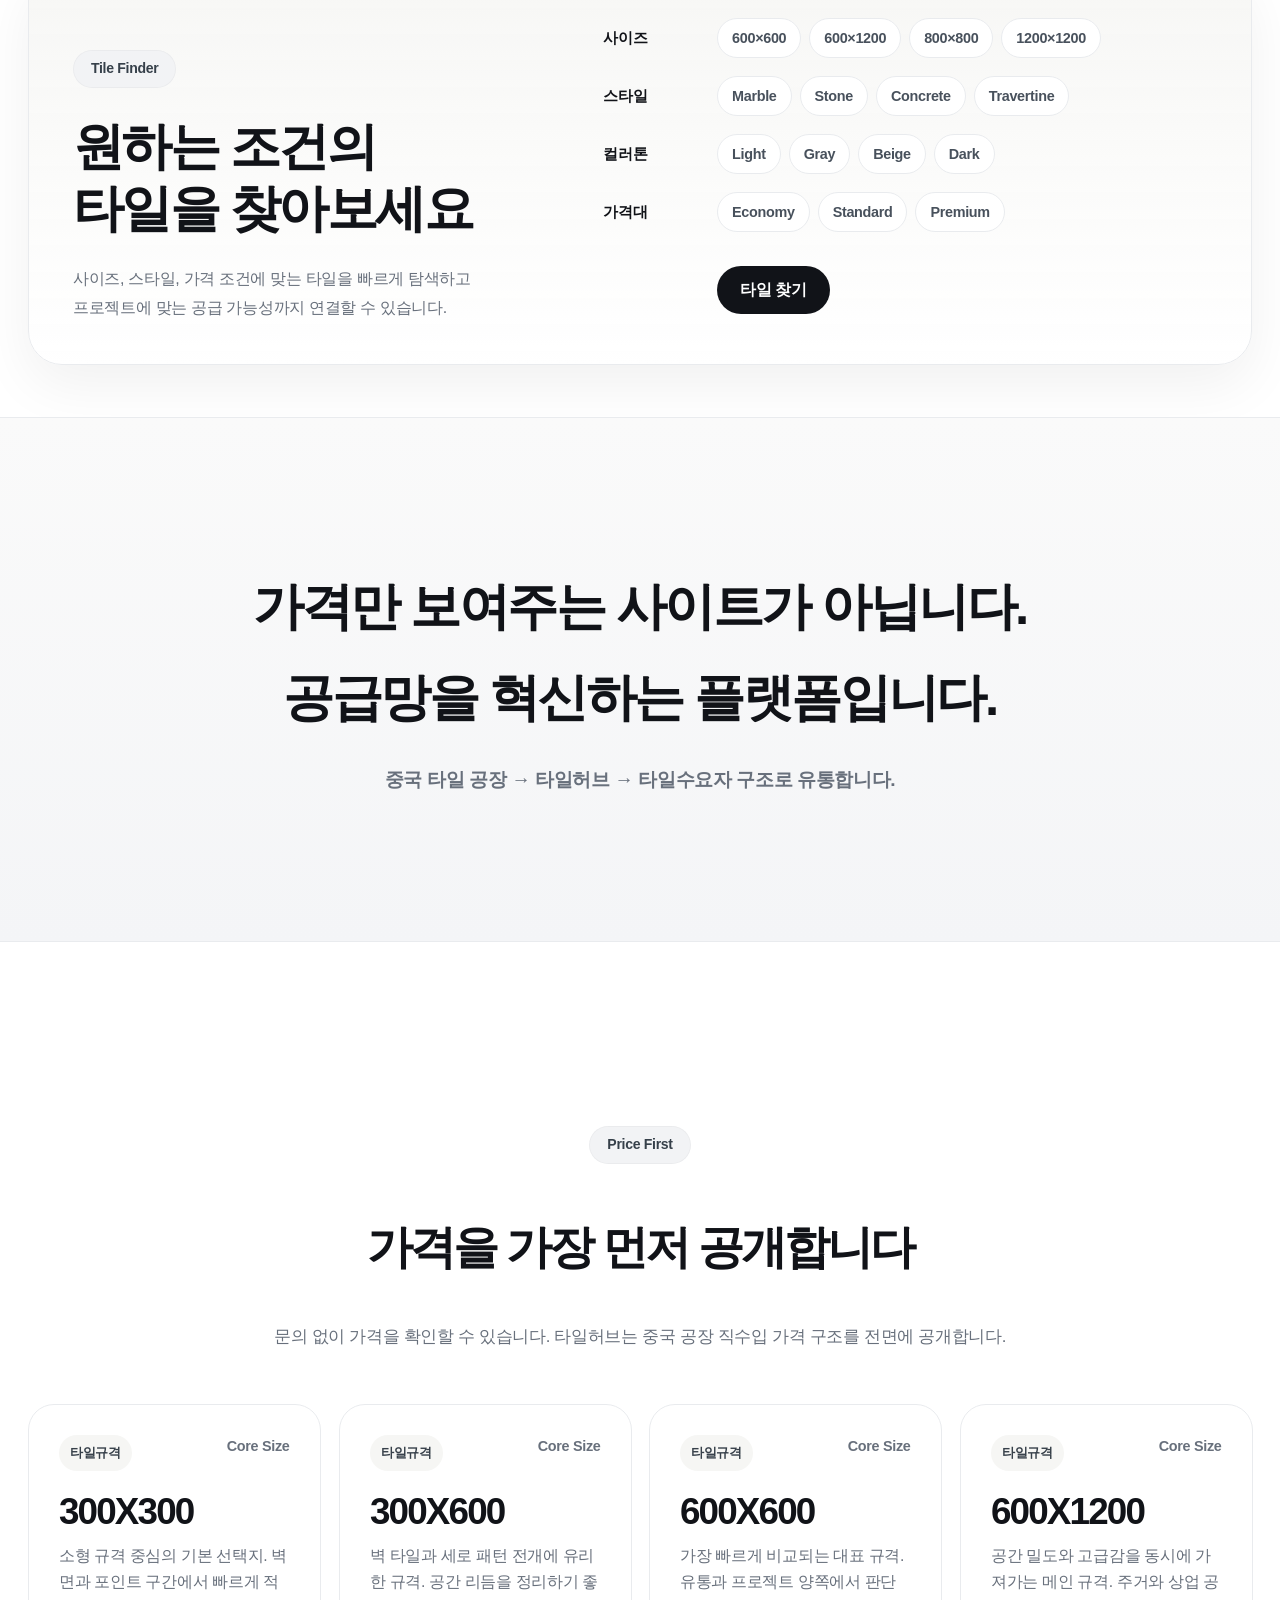
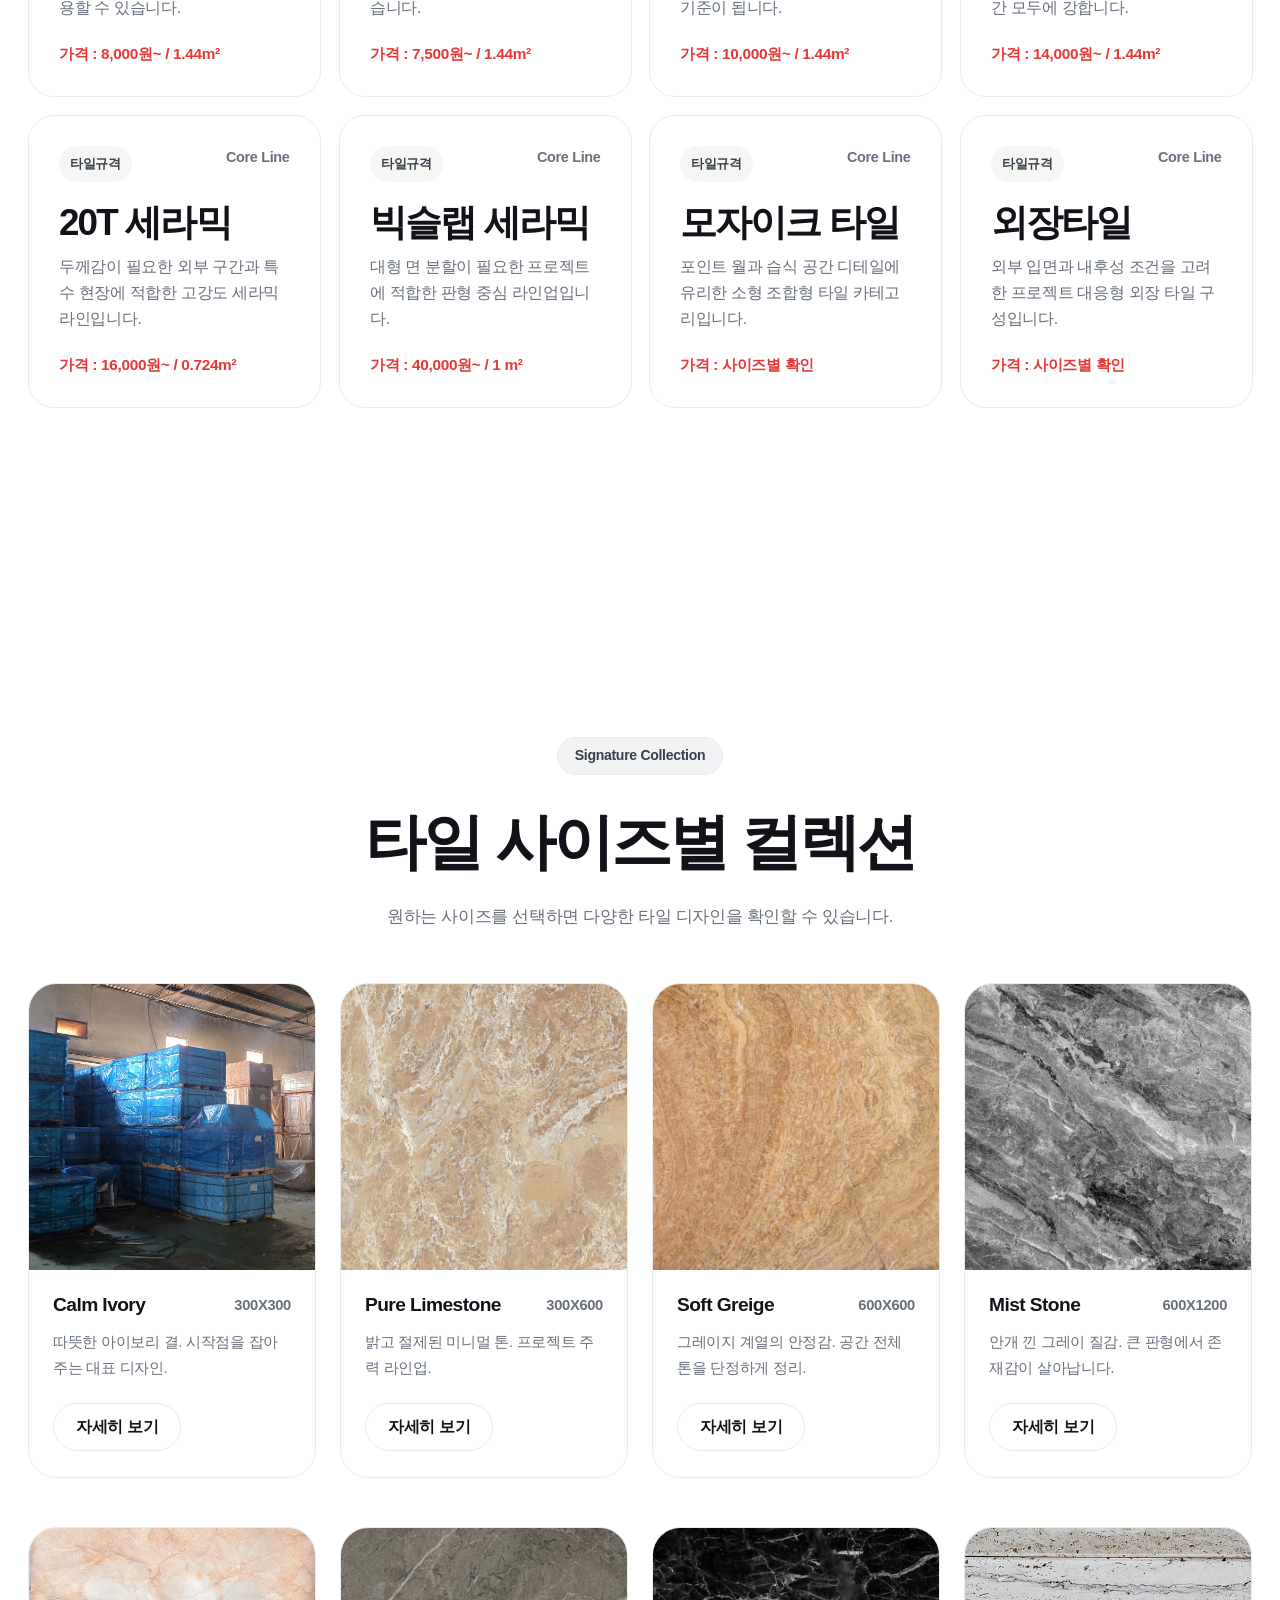
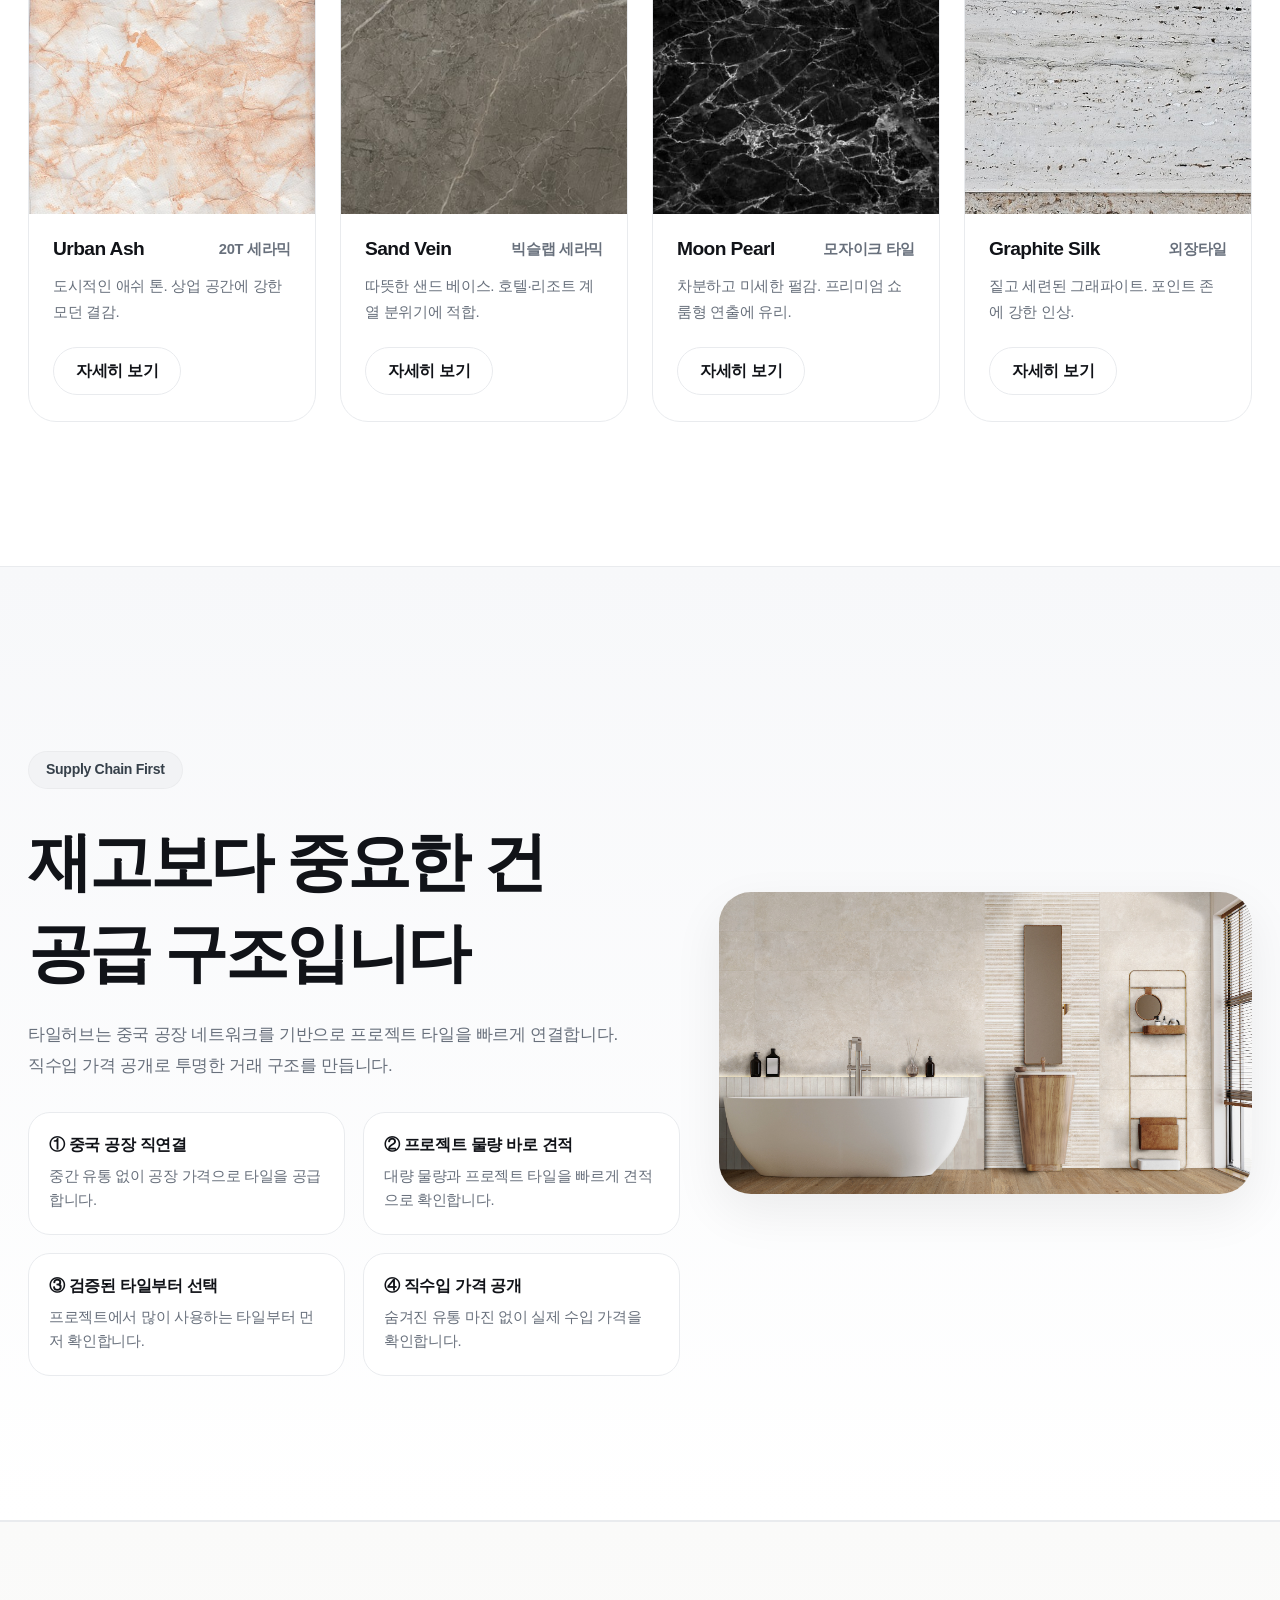
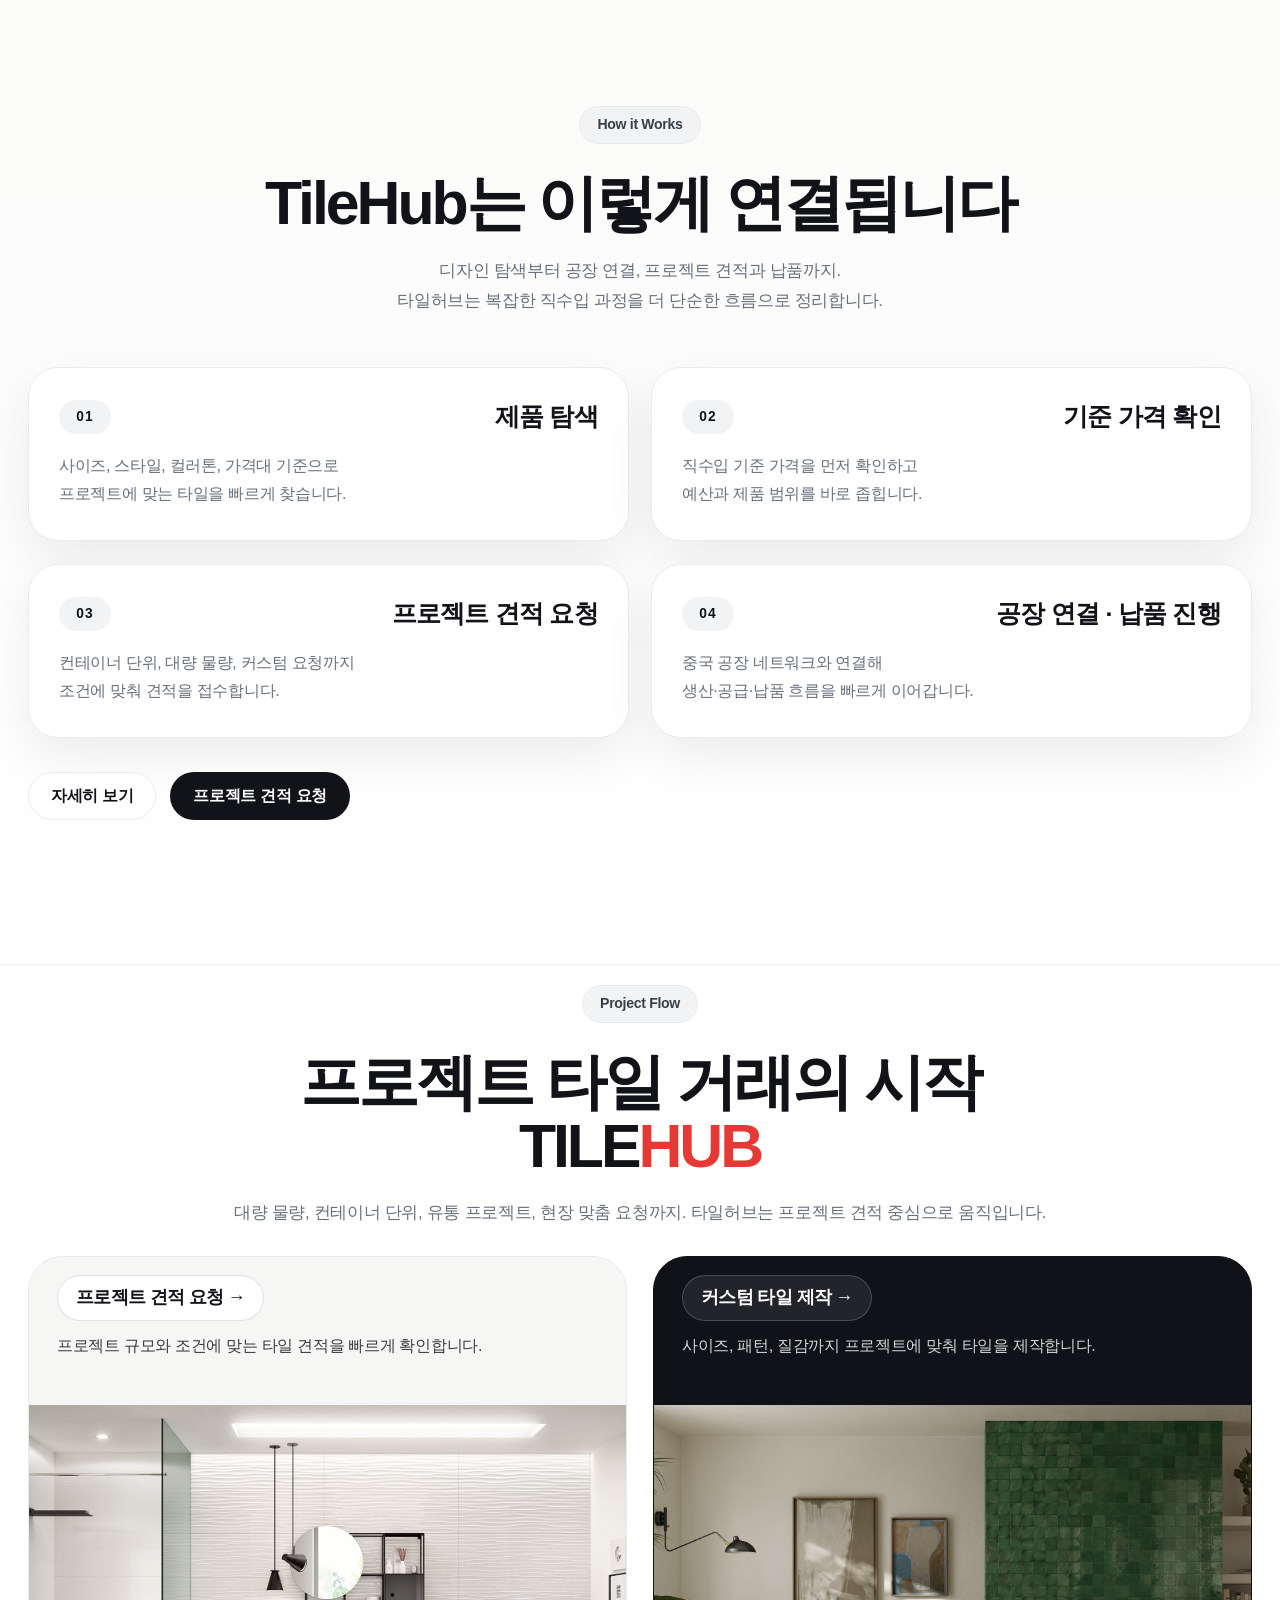
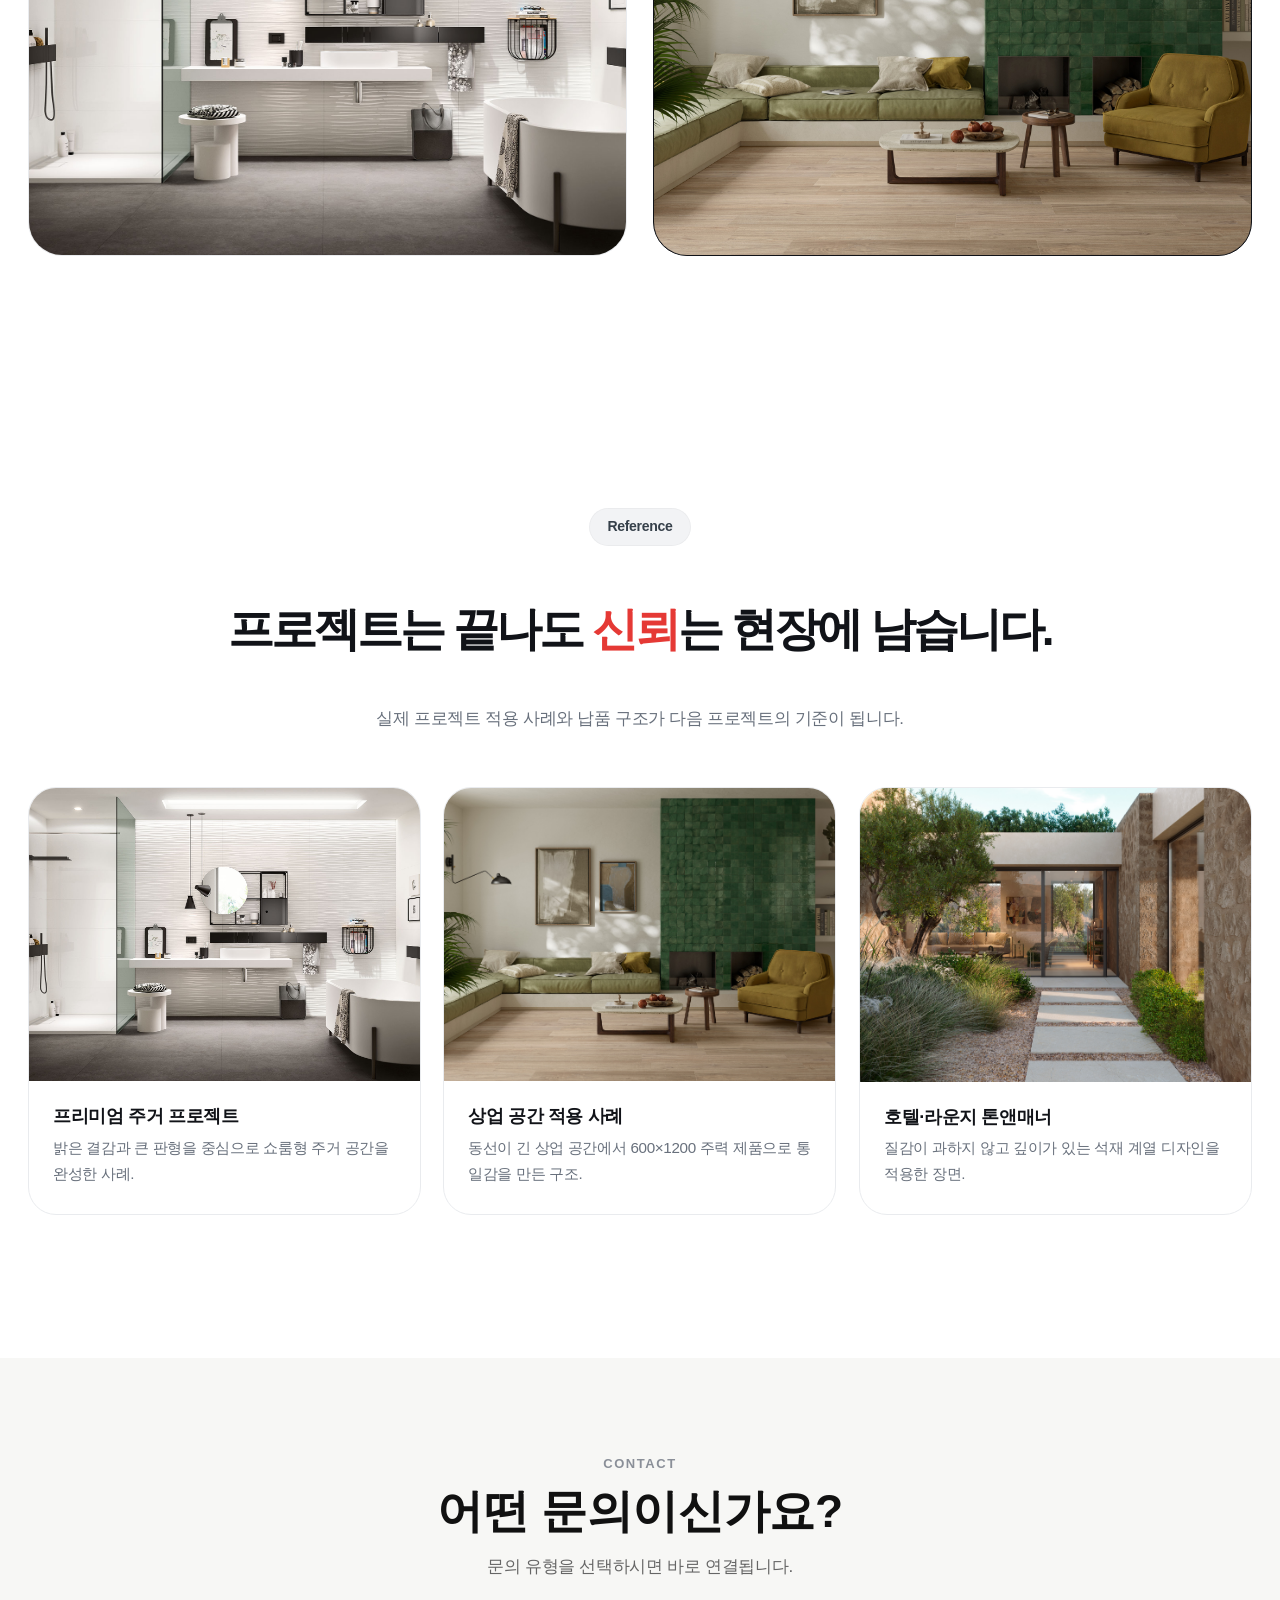
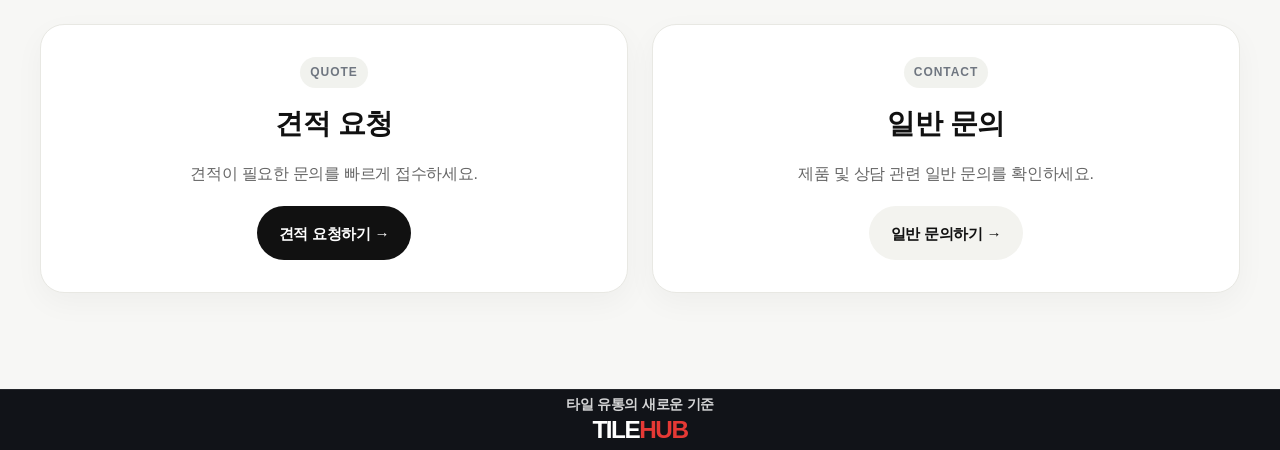
==== commit 706ce3b0: "Make reference heading single-line" ====
--- a/index.html
+++ b/index.html
@@ -2159,7 +2159,7 @@
       <div class="container">
         <div class="section-head reference-head reveal">
           <span class="eyebrow">Reference</span>
-          <h2>프로젝트는 끝나도<br>신뢰는 현장에 남습니다.</h2>
+          <h2>프로젝트는 끝나도 <span class="brand-hub">신뢰</span>는 현장에 남습니다.</h2>
           <p>실제 프로젝트 적용 사례와 납품 구조가 다음 프로젝트의 기준이 됩니다.</p>
         </div>
 
